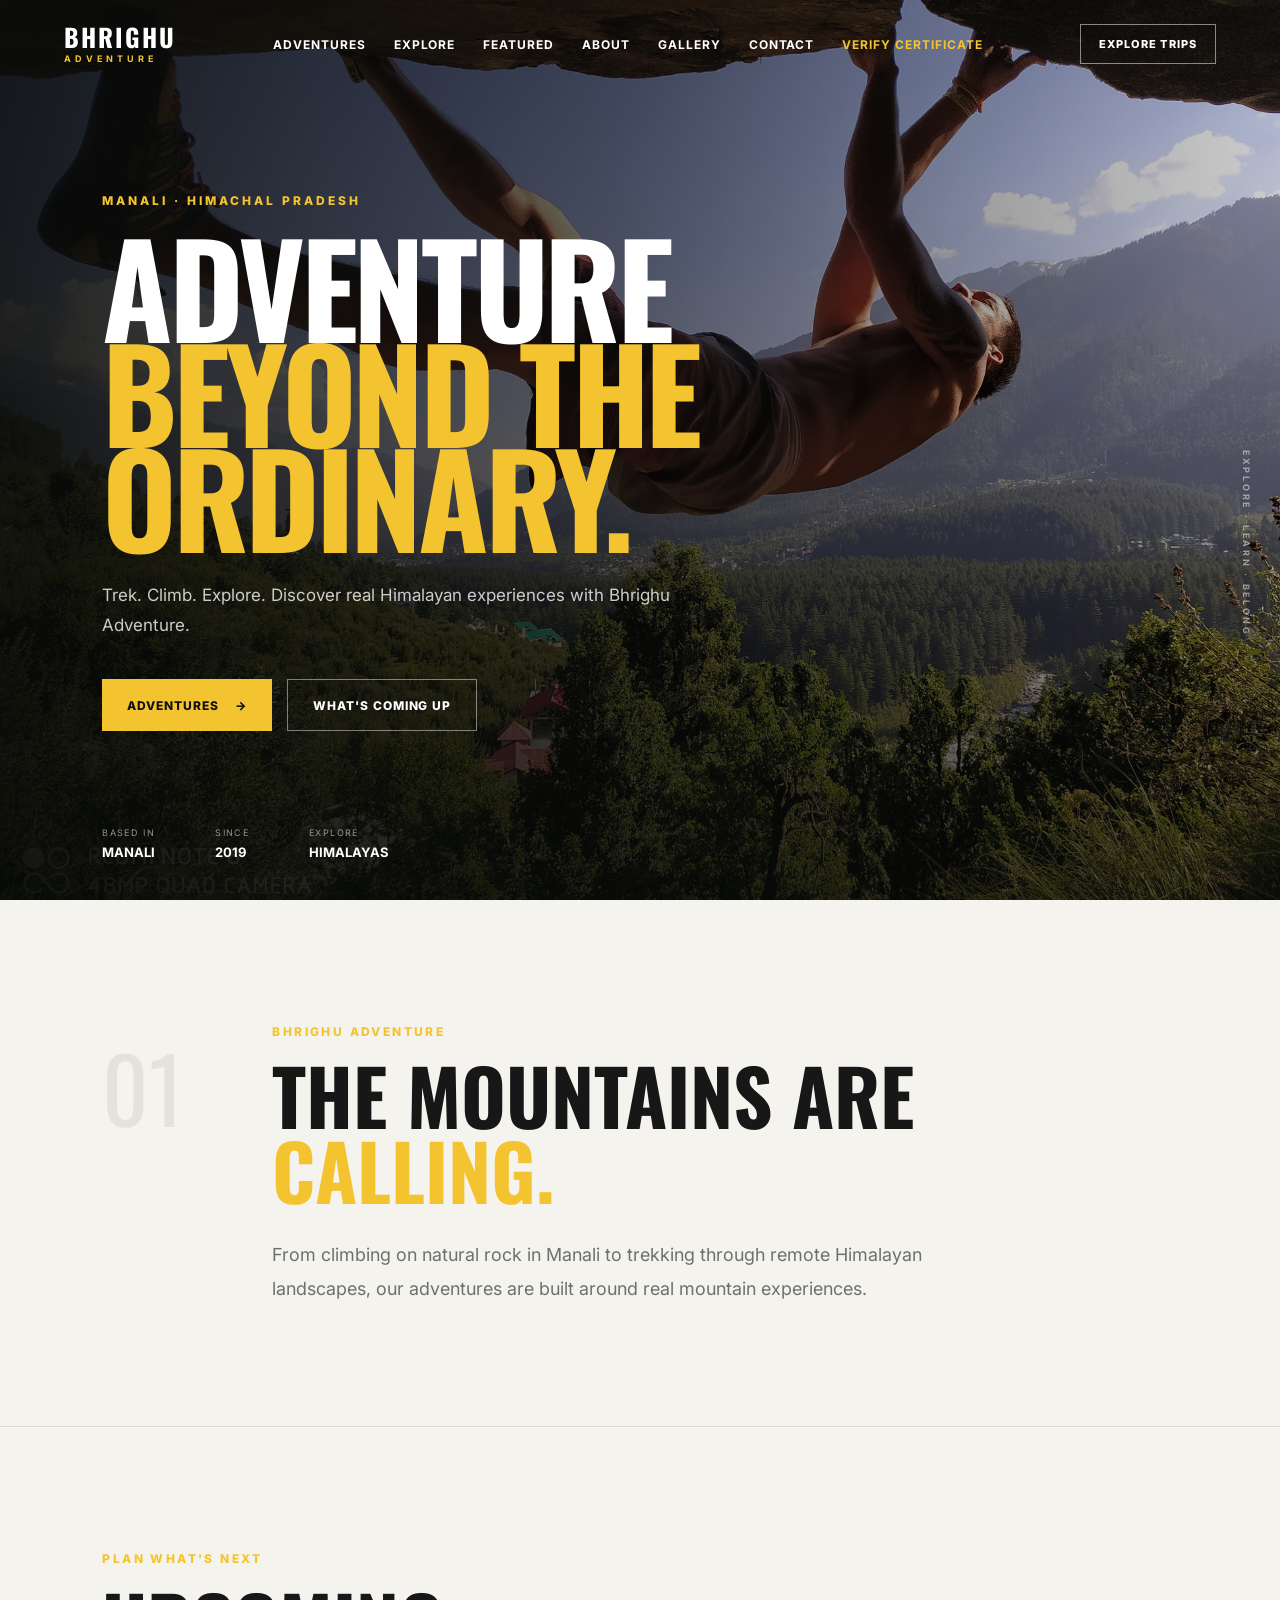
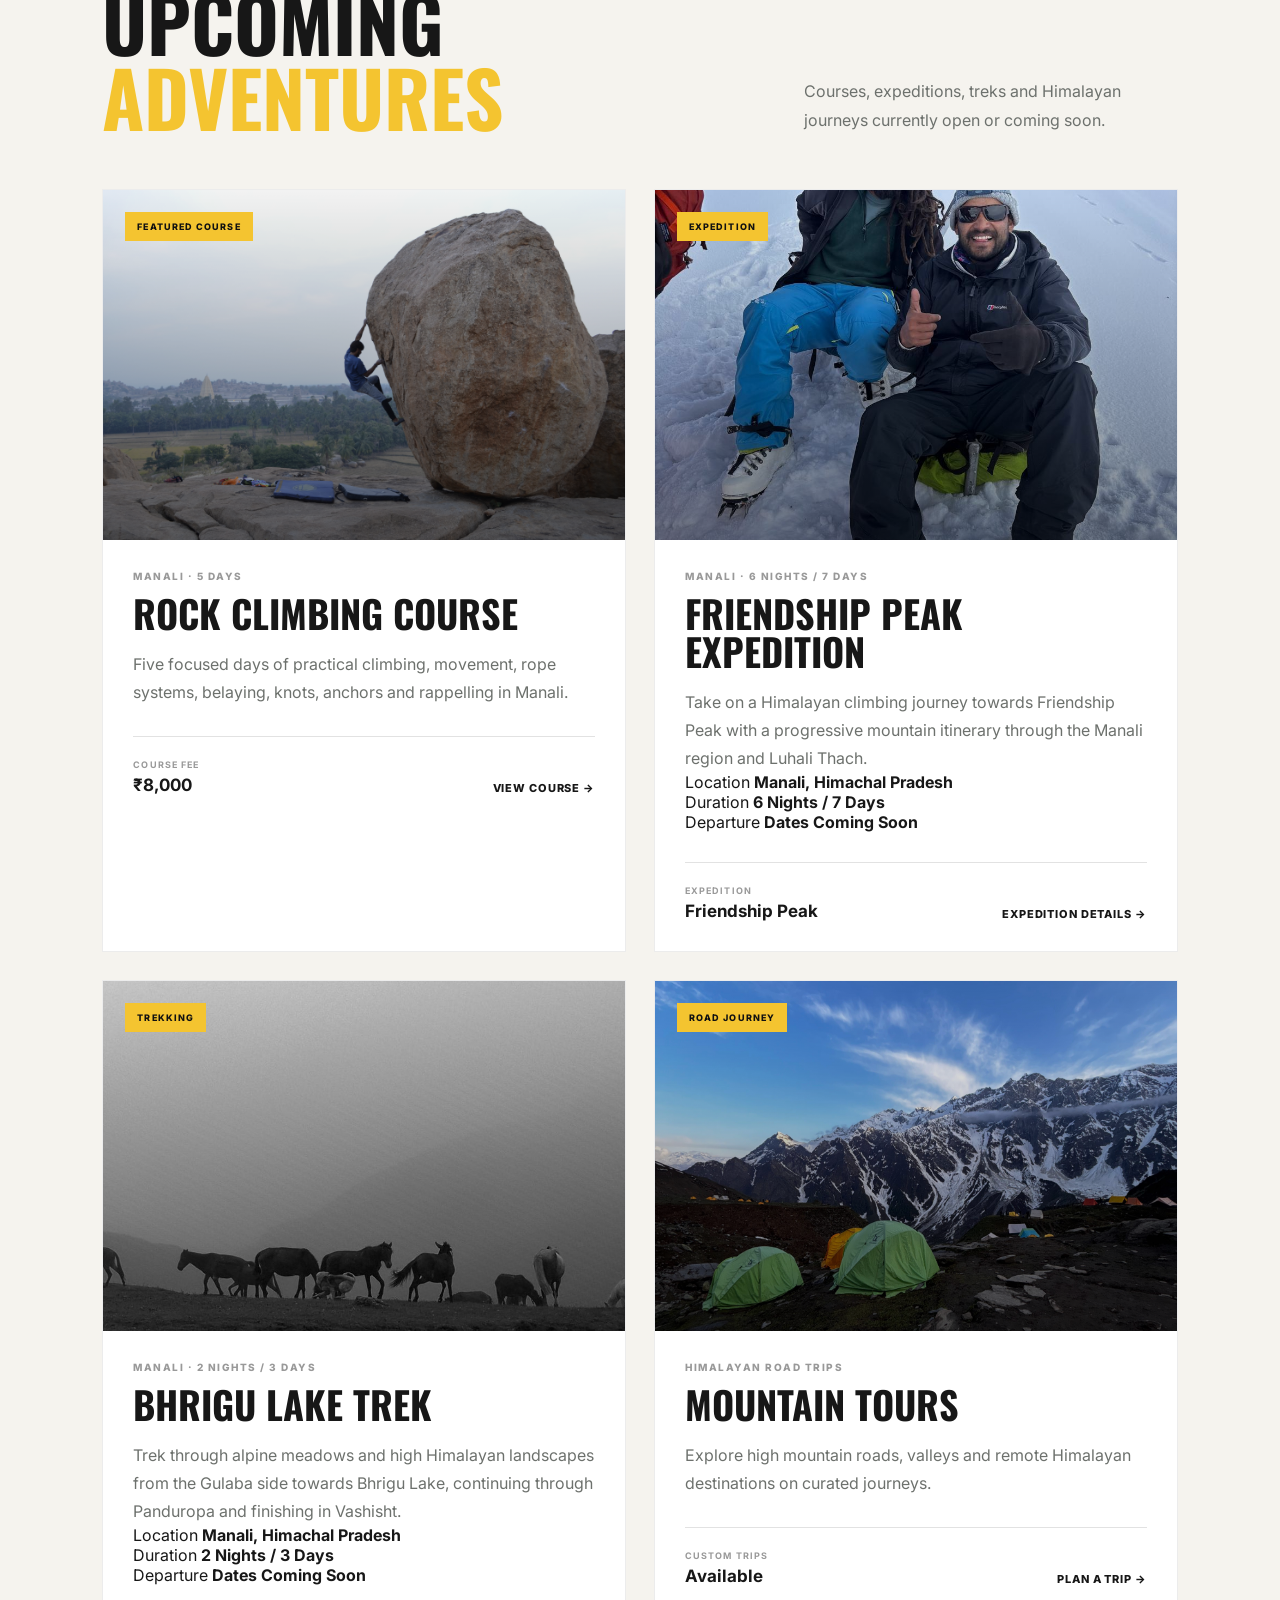
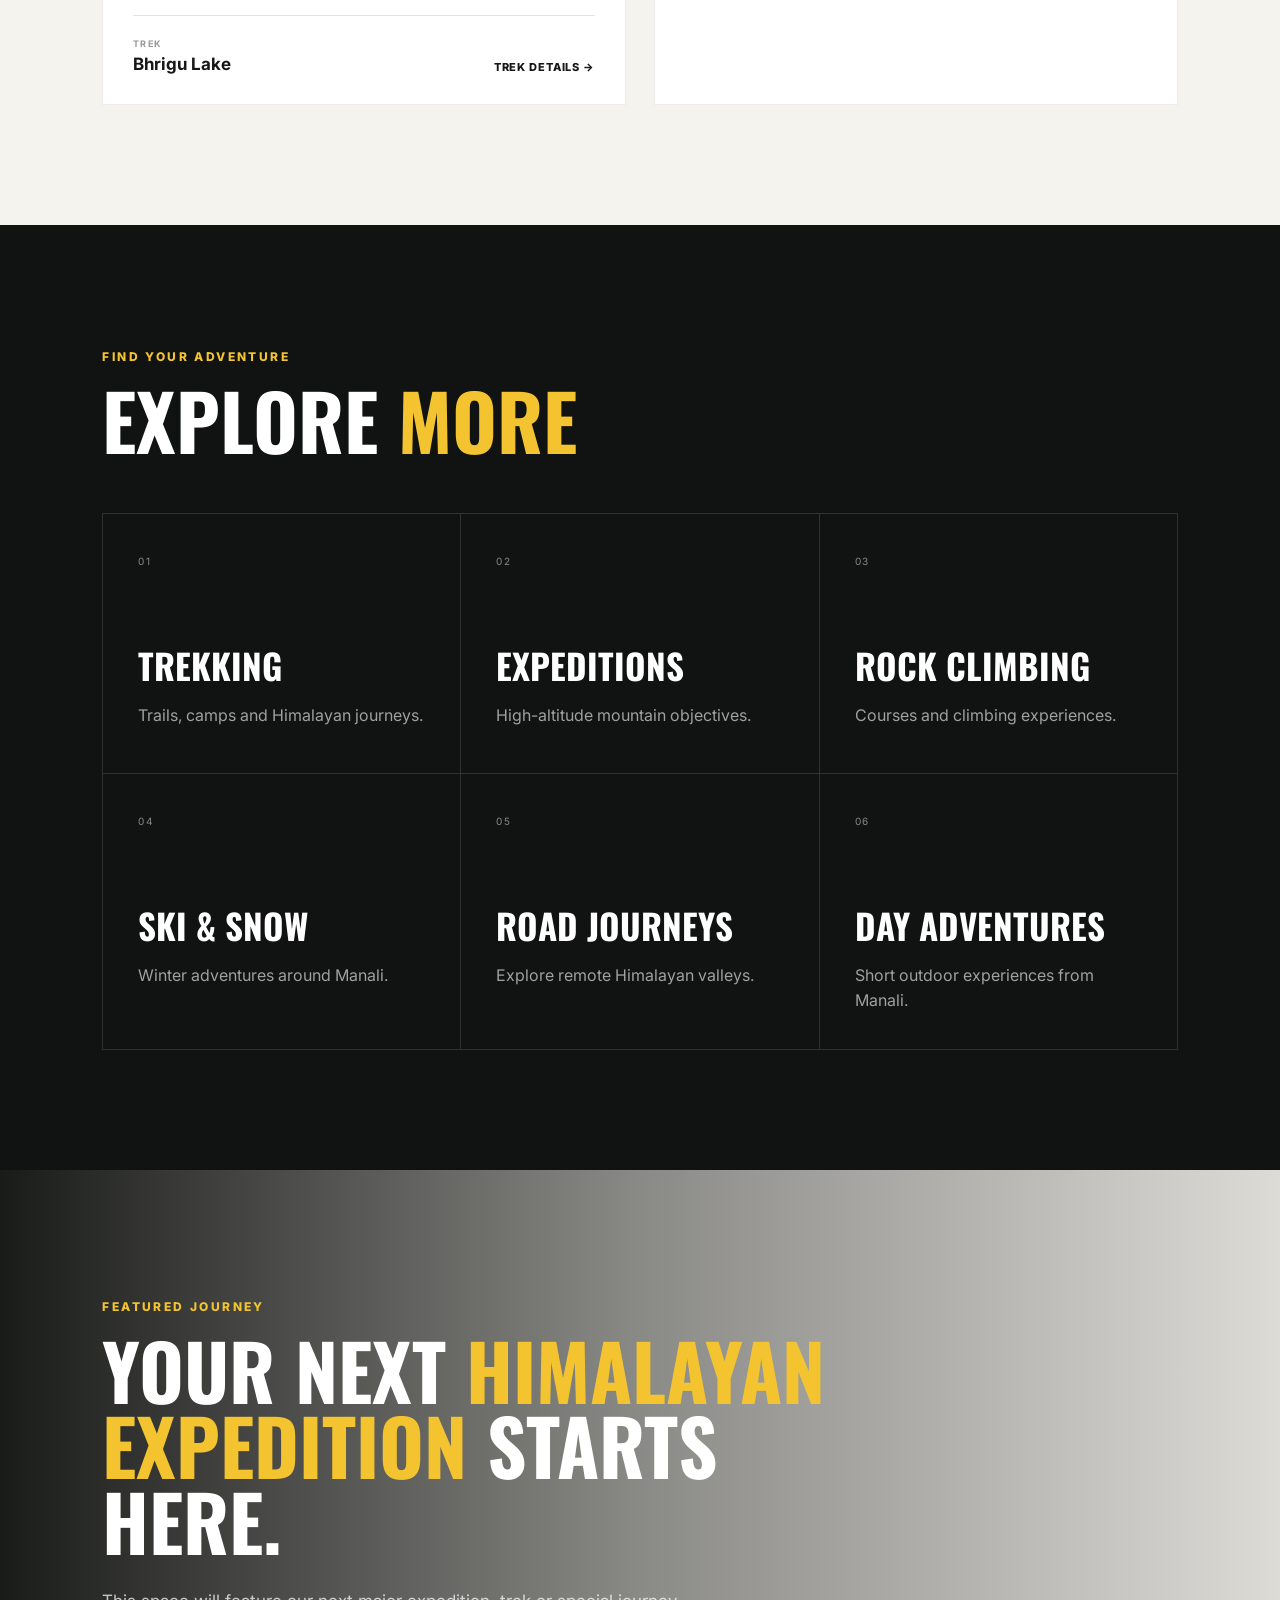
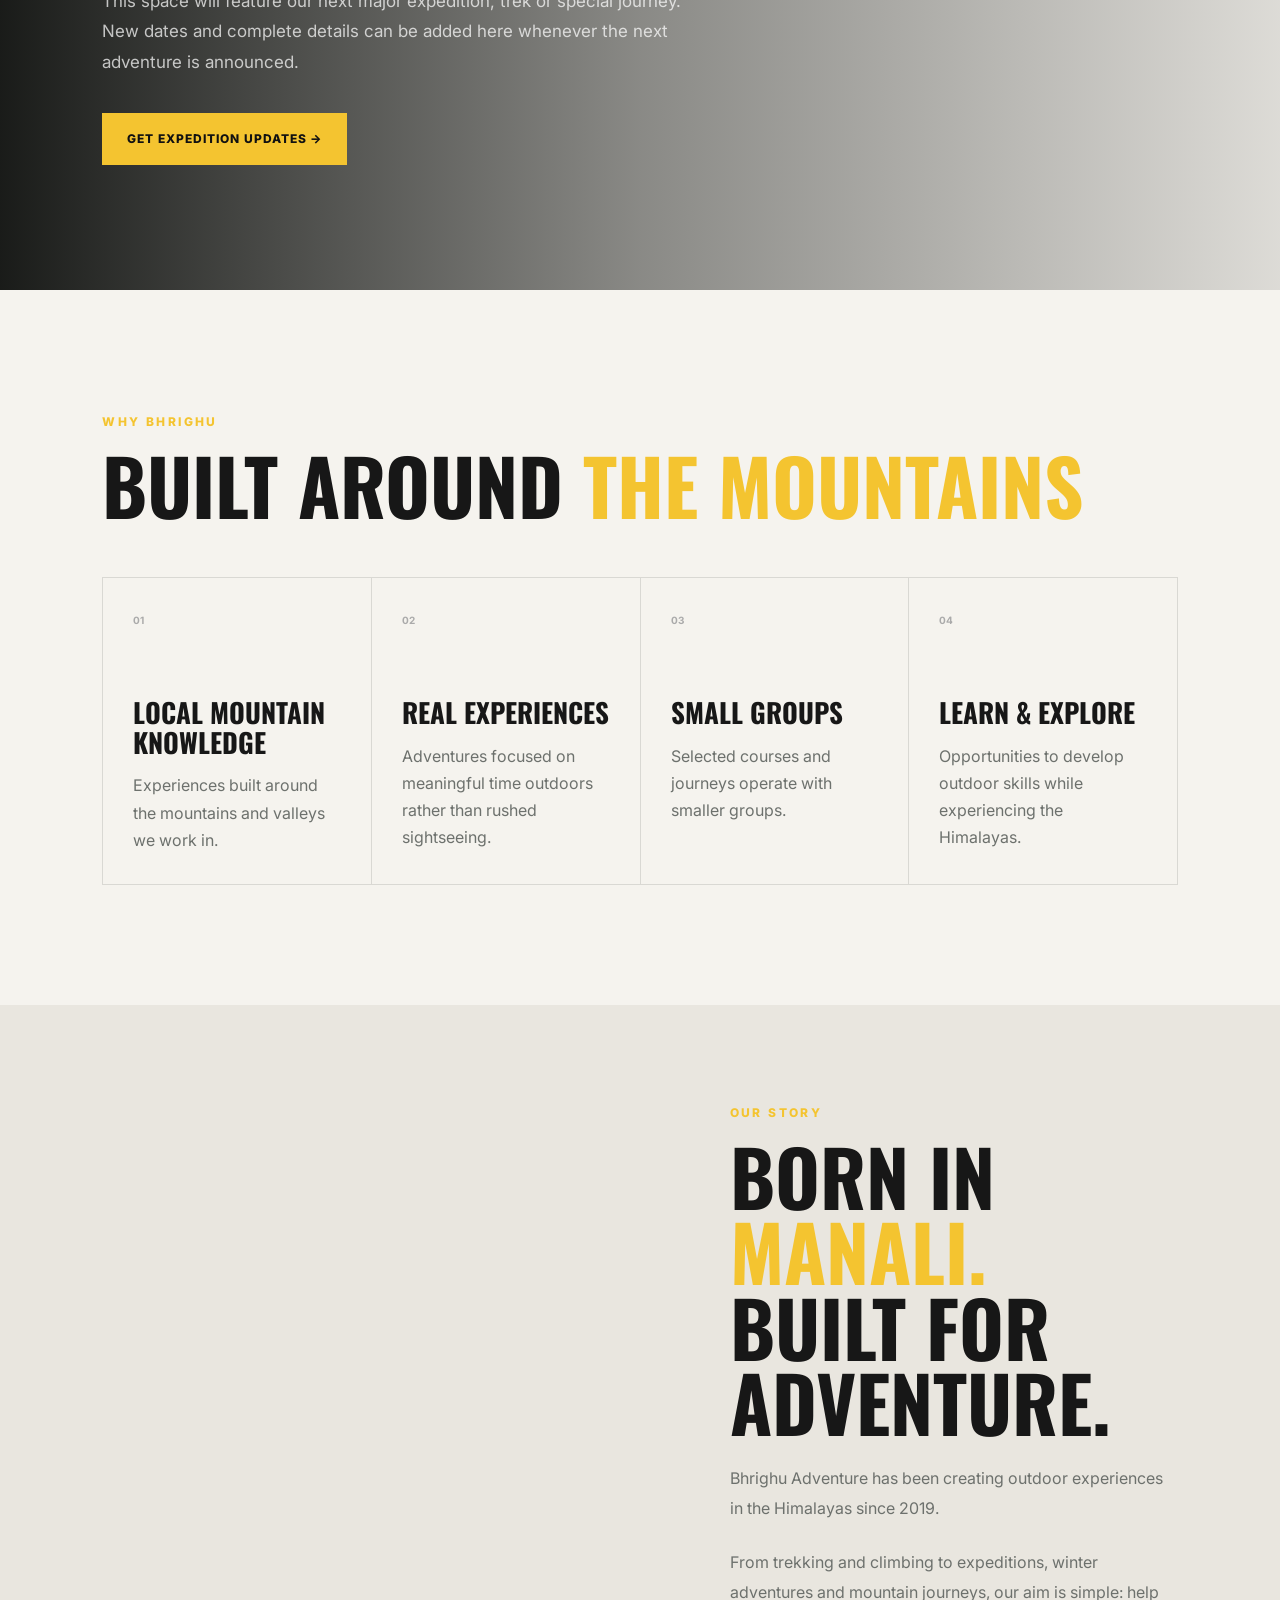
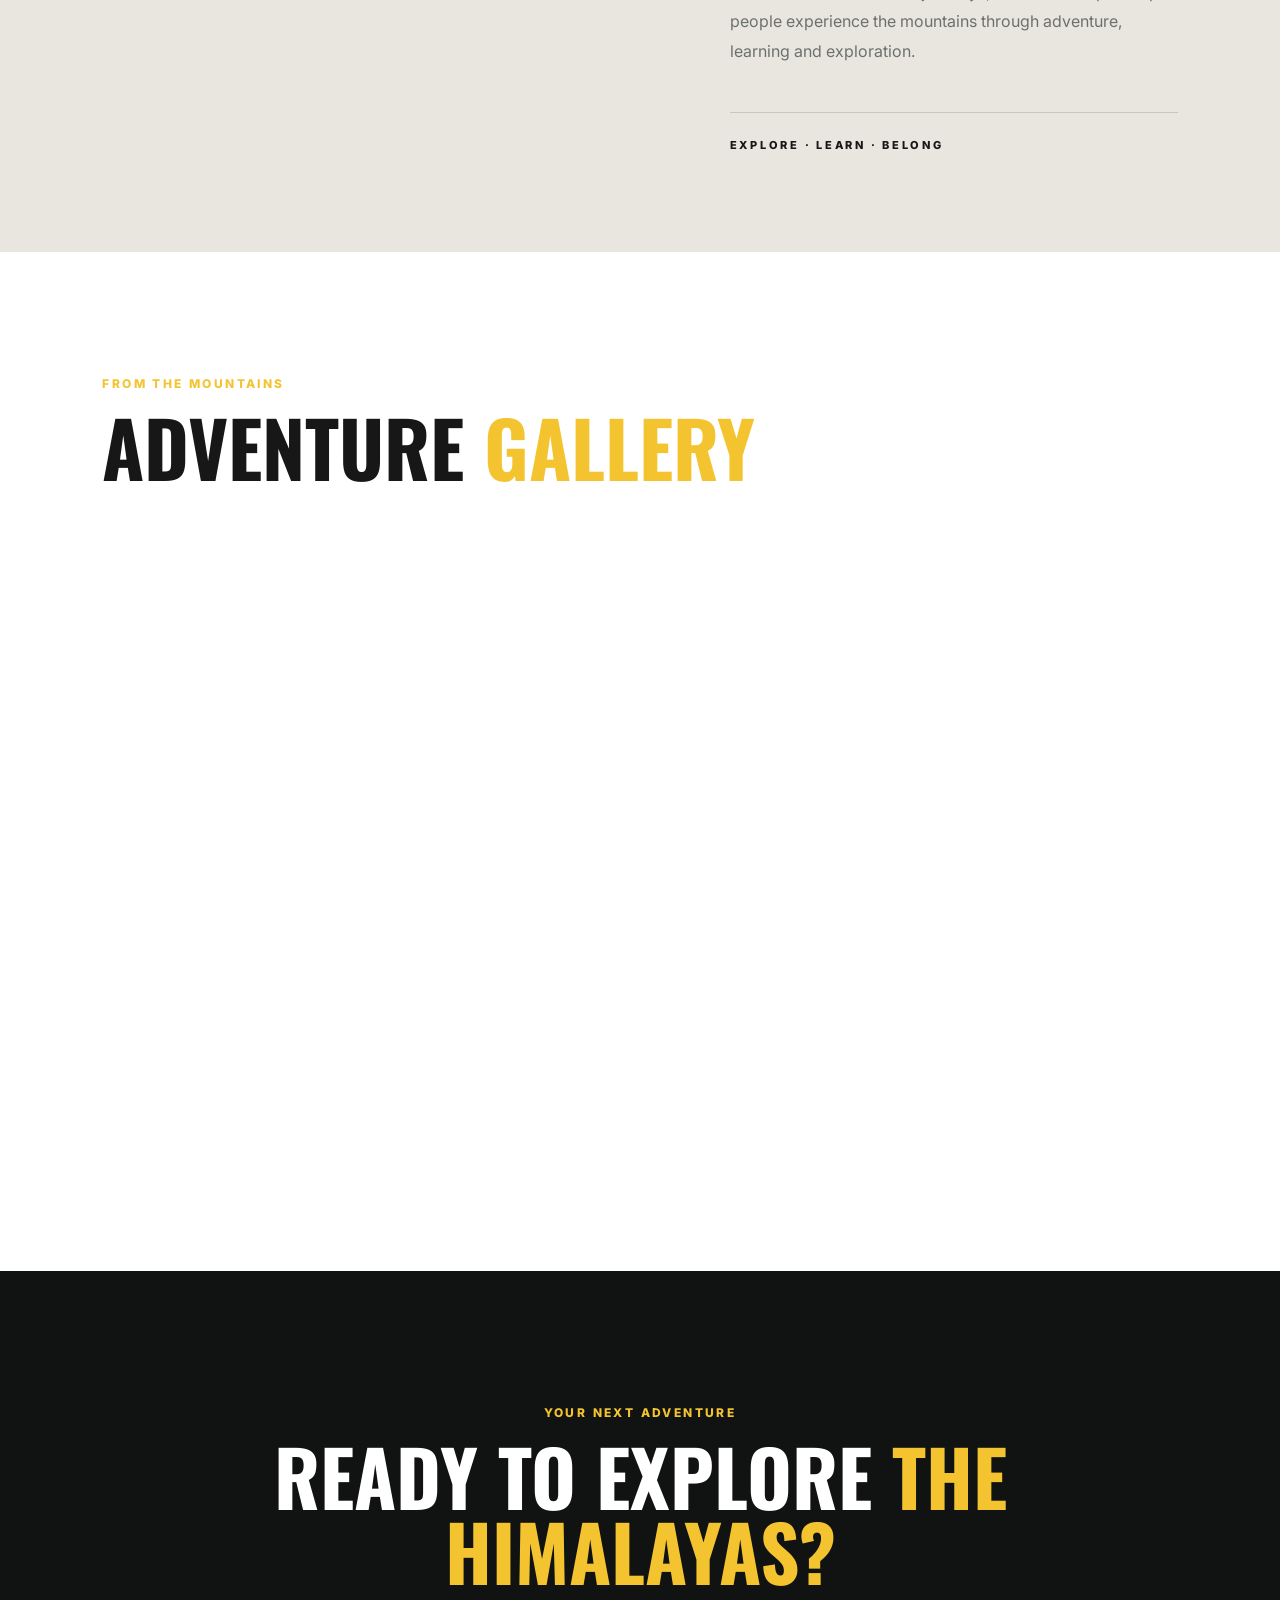
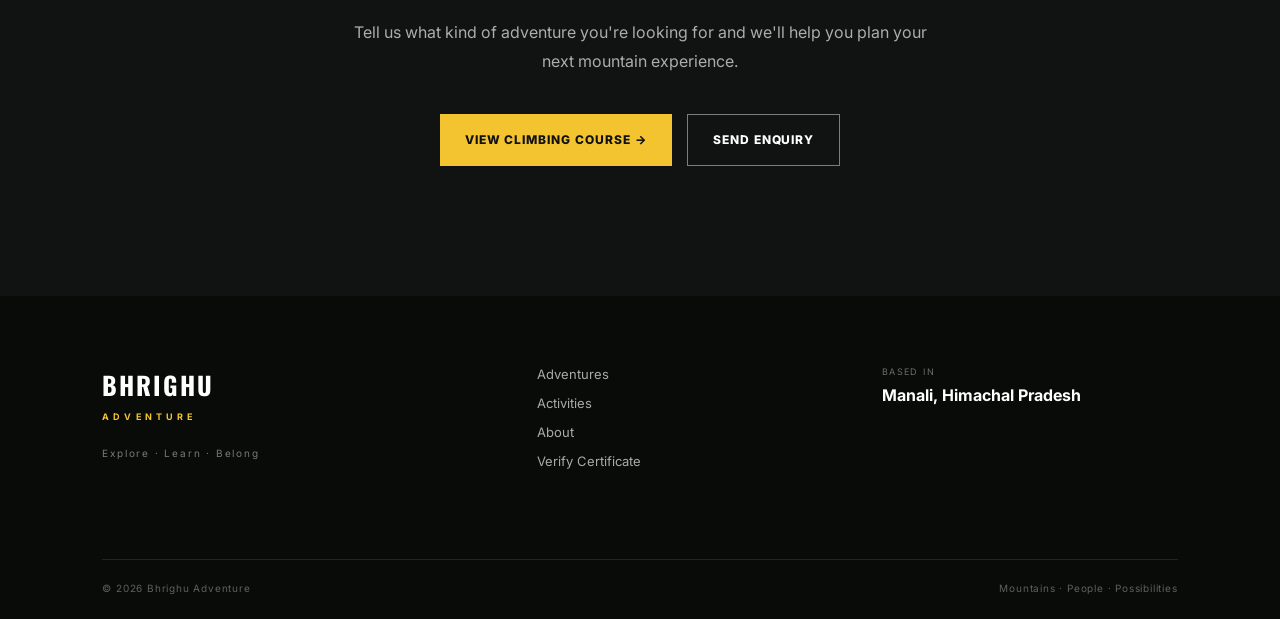
==== index.html @ de80f2d2 "Add Bhrigu Lake trek page and homepage link" ====
<!DOCTYPE html>
<html lang="en">

<head>

    <meta charset="UTF-8">

    <meta
        name="viewport"
        content="width=device-width, initial-scale=1.0"
    >

    <meta
        name="description"
        content="Bhrighu Adventure — Himalayan trekking, expeditions, rock climbing, tours and outdoor experiences from Manali, Himachal Pradesh."
    >

    <title>
        Bhrighu Adventure | Himalayan Adventures in Manali
    </title>

    <link
        rel="stylesheet"
        href="css/home.css"
    >

</head>


<body>


<!-- ==========================================
     HEADER
========================================== -->

<header class="main-header" id="mainHeader">

    <a href="index.html" class="brand">

        <span class="brand-main">
            BHRIGHU
        </span>

        <span class="brand-sub">
            ADVENTURE
        </span>

    </a>


    <nav class="main-nav" id="mainNav">

        <a href="#adventures">
            Adventures
        </a>

        <a href="#activities">
            Explore
        </a>

        <a href="#featured">
            Featured
        </a>

        <a href="#about">
            About
        </a>

        <a href="#gallery">
            Gallery
        </a>

        <a href="#contact">
            Contact
        </a>

        <a
            href="verify.html"
            class="nav-verify"
        >
            Verify Certificate
        </a>

    </nav>


    <a
        href="#adventures"
        class="header-cta"
    >
        Explore Trips
    </a>


    <button
        type="button"
        class="menu-toggle"
        id="menuToggle"
        aria-label="Open navigation"
    >
        <span></span>
        <span></span>
        <span></span>
    </button>

</header>



<main>


<!-- ==========================================
     HERO
========================================== -->

<section class="home-hero">

    <div class="hero-background"></div>
    <div class="hero-overlay"></div>


    <div class="hero-content">

        <span class="hero-kicker">
            MANALI · HIMACHAL PRADESH
        </span>


        <h1>

            ADVENTURE

            <span>
                BEYOND THE
                ORDINARY.
            </span>

        </h1>


        <p>
            Trek. Climb. Explore.
            Discover real Himalayan experiences
            with Bhrighu Adventure.
        </p>


        <div class="hero-actions">

            <a
                href="#adventures"
                class="btn btn-primary"
            >
                
             Adventures
                <span>→</span>
            </a>


            <a
                href="#featured"
                class="btn btn-outline"
            >
                What's Coming Up
            </a>

        </div>

    </div>


    <div class="hero-bottom">

        <div>
            <span>Based In</span>
            <strong>Manali</strong>
        </div>

        <div>
            <span>Since</span>
            <strong>2019</strong>
        </div>

        <div>
            <span>Explore</span>
            <strong>Himalayas</strong>
        </div>

    </div>


    <div class="hero-side-text">
        EXPLORE · LEARN · BELONG
    </div>

</section>



<!-- ==========================================
     INTRO
========================================== -->

<section class="intro-section">

    <div class="section-number">
        01
    </div>


    <div class="intro-copy">

        <span class="section-kicker">
            BHRIGHU ADVENTURE
        </span>


        <h2>
            The Mountains Are
            <span>Calling.</span>
        </h2>


        <p>
            From climbing on natural rock in Manali
            to trekking through remote Himalayan
            landscapes, our adventures are built
            around real mountain experiences.
        </p>

    </div>

</section>



<!-- ==========================================
     UPCOMING ADVENTURES
========================================== -->

<section
    class="upcoming-section"
    id="adventures"
>

    <div class="section-heading">

        <div>

            <span class="section-kicker">
                PLAN WHAT'S NEXT
            </span>

            <h2>
                Upcoming
                <span>Adventures</span>
            </h2>

        </div>


        <p>
            Courses, expeditions, treks and
            Himalayan journeys currently open
            or coming soon.
        </p>

    </div>



    <div class="adventure-grid">


        <!-- ROCK CLIMBING -->

        <article class="adventure-card featured-card">

            <div class="adventure-image climbing-image">

                <span class="card-badge">
                    FEATURED COURSE
                </span>

            </div>


            <div class="adventure-content">

                <div class="adventure-meta">
                    MANALI · 5 DAYS
                </div>


                <h3>
                    Rock Climbing
                    Course
                </h3>


                <p>
                    Five focused days of practical
                    climbing, movement, rope systems,
                    belaying, knots, anchors and
                    rappelling in Manali.
                </p>


                <div class="card-footer">

                    <div>
                        <span>Course Fee</span>
                        <strong>₹8,000</strong>
                    </div>


                    <a
                        href="rock-climbing-course.html"
                        class="card-link"
                    >
                        View Course →
                    </a>

                </div>

            </div>

        </article>



        <!-- ==========================================
     FRIENDSHIP PEAK EXPEDITION
========================================== -->

<article class="adventure-card">

    <div class="adventure-image expedition-image">

        <span class="card-badge">
            EXPEDITION
        </span>

    </div>


    <div class="adventure-content">

        <div class="adventure-meta">
            MANALI · 6 NIGHTS / 7 DAYS
        </div>


        <h3>
            Friendship Peak
            Expedition
        </h3>


        <p>
            Take on a Himalayan climbing journey
            towards Friendship Peak with a
            progressive mountain itinerary through
            the Manali region and Luhali Thach.
        </p>


        <div class="expedition-info">

            <div>
                <span>Location</span>
                <strong>
                    Manali, Himachal Pradesh
                </strong>
            </div>

            <div>
                <span>Duration</span>
                <strong>
                    6 Nights / 7 Days
                </strong>
            </div>

            <div>
                <span>Departure</span>
                <strong>
                    Dates Coming Soon
                </strong>
            </div>

        </div>


        <div class="card-footer">

            <div>
                <span>Expedition</span>
                <strong>
                    Friendship Peak
                </strong>
            </div>


            <a
                href="friendship-peak-expedition.html"
                class="card-link"
            >
                Expedition Details →
            </a>

        </div>

    </div>

</article>


<!-- ==========================================
     BHRIGU LAKE TREK
========================================== -->

<article class="adventure-card">

    <div class="adventure-image trek-image">

        <span class="card-badge">
            TREKKING
        </span>

    </div>


    <div class="adventure-content">

        <div class="adventure-meta">
            MANALI · 2 NIGHTS / 3 DAYS
        </div>


        <h3>
            Bhrigu Lake
            Trek
        </h3>


        <p>
            Trek through alpine meadows and high
            Himalayan landscapes from the Gulaba
            side towards Bhrigu Lake, continuing
            through Panduropa and finishing in
            Vashisht.
        </p>


        <div class="expedition-info">

            <div>
                <span>Location</span>
                <strong>
                    Manali, Himachal Pradesh
                </strong>
            </div>

            <div>
                <span>Duration</span>
                <strong>
                    2 Nights / 3 Days
                </strong>
            </div>

            <div>
                <span>Departure</span>
                <strong>
                    Dates Coming Soon
                </strong>
            </div>

        </div>


        <div class="card-footer">

            <div>
                <span>Trek</span>
                <strong>
                    Bhrigu Lake
                </strong>
            </div>


            <a
                href="bhrigu-lake-trek.html"
                class="card-link"
            >
                Trek Details →
            </a>

        </div>

    </div>

</article>


        <!-- TOUR -->

        <article class="adventure-card">

            <div class="adventure-image tour-image">

                <span class="card-badge">
                    ROAD JOURNEY
                </span>

            </div>


            <div class="adventure-content">

                <div class="adventure-meta">
                    HIMALAYAN ROAD TRIPS
                </div>


                <h3>
                    Mountain
                    Tours
                </h3>


                <p>
                    Explore high mountain roads,
                    valleys and remote Himalayan
                    destinations on curated journeys.
                </p>


                <div class="card-footer">

                    <div>
                        <span>Custom Trips</span>
                        <strong>Available</strong>
                    </div>


                    <a
                        href="#contact"
                        class="card-link"
                    >
                        Plan A Trip →
                    </a>

                </div>

            </div>

        </article>


    </div>

</section>



<!-- ==========================================
     EXPLORE BY ACTIVITY
========================================== -->

<section
    class="activities-section"
    id="activities"
>

    <div class="section-heading light-heading">

        <div>

            <span class="section-kicker">
                FIND YOUR ADVENTURE
            </span>

            <h2>
                Explore
                <span>More</span>
            </h2>

        </div>

    </div>


    <div class="activity-grid">

        <article class="activity-card">
            <span>01</span>
            <h3>Trekking</h3>
            <p>Trails, camps and Himalayan journeys.</p>
        </article>


        <article class="activity-card">
            <span>02</span>
            <h3>Expeditions</h3>
            <p>High-altitude mountain objectives.</p>
        </article>


        <article class="activity-card">
            <span>03</span>
            <h3>Rock Climbing</h3>
            <p>Courses and climbing experiences.</p>
        </article>


        <article class="activity-card">
            <span>04</span>
            <h3>Ski & Snow</h3>
            <p>Winter adventures around Manali.</p>
        </article>


        <article class="activity-card">
            <span>05</span>
            <h3>Road Journeys</h3>
            <p>Explore remote Himalayan valleys.</p>
        </article>


        <article class="activity-card">
            <span>06</span>
            <h3>Day Adventures</h3>
            <p>Short outdoor experiences from Manali.</p>
        </article>

    </div>

</section>



<!-- ==========================================
     FEATURED JOURNEY
========================================== -->

<section
    class="featured-journey"
    id="featured"
>

    <div class="featured-overlay"></div>


    <div class="featured-content">

        <span class="section-kicker">
            FEATURED JOURNEY
        </span>


        <h2>
            Your Next
            <span>
                Himalayan Expedition
            </span>
            Starts Here.
        </h2>


        <p>
            This space will feature our next major
            expedition, trek or special journey.
            New dates and complete details can be
            added here whenever the next adventure
            is announced.
        </p>


        <a
            href="#contact"
            class="btn btn-primary"
        >
            Get Expedition Updates →
        </a>

    </div>

</section>



<!-- ==========================================
     WHY BHRIGHU
========================================== -->

<section class="why-section">

    <div class="section-heading">

        <div>

            <span class="section-kicker">
                WHY BHRIGHU
            </span>

            <h2>
                Built Around
                <span>
                    The Mountains
                </span>
            </h2>

        </div>

    </div>


    <div class="why-grid">


        <article>
            <span>01</span>
            <h3>Local Mountain Knowledge</h3>
            <p>
                Experiences built around the
                mountains and valleys we work in.
            </p>
        </article>


        <article>
            <span>02</span>
            <h3>Real Experiences</h3>
            <p>
                Adventures focused on meaningful
                time outdoors rather than rushed
                sightseeing.
            </p>
        </article>


        <article>
            <span>03</span>
            <h3>Small Groups</h3>
            <p>
                Selected courses and journeys
                operate with smaller groups.
            </p>
        </article>


        <article>
            <span>04</span>
            <h3>Learn & Explore</h3>
            <p>
                Opportunities to develop outdoor
                skills while experiencing the
                Himalayas.
            </p>
        </article>


    </div>

</section>



<!-- ==========================================
     ABOUT
========================================== -->

<section
    class="about-section"
    id="about"
>

    <div class="about-image"></div>


    <div class="about-content">

        <span class="section-kicker">
            OUR STORY
        </span>


        <h2>
            Born In
            <span>Manali.</span>
            Built For Adventure.
        </h2>


        <p>
            Bhrighu Adventure has been creating
            outdoor experiences in the Himalayas
            since 2019.
        </p>


        <p>
            From trekking and climbing to
            expeditions, winter adventures and
            mountain journeys, our aim is simple:
            help people experience the mountains
            through adventure, learning and
            exploration.
        </p>


        <div class="about-signature">
            EXPLORE · LEARN · BELONG
        </div>

    </div>

</section>



<!-- ==========================================
     GALLERY
========================================== -->

<section
    class="gallery-section"
    id="gallery"
>

    <div class="section-heading">

        <div>

            <span class="section-kicker">
                FROM THE MOUNTAINS
            </span>

            <h2>
                Adventure
                <span>Gallery</span>
            </h2>

        </div>

    </div>


    <div class="gallery-grid">

        <div class="gallery-item gallery-one"></div>
        <div class="gallery-item gallery-two"></div>
        <div class="gallery-item gallery-three"></div>
        <div class="gallery-item gallery-four"></div>
        <div class="gallery-item gallery-five"></div>

    </div>

</section>



<!-- ==========================================
     CONTACT CTA
========================================== -->

<section
    class="contact-section"
    id="contact"
>

    <span class="section-kicker">
        YOUR NEXT ADVENTURE
    </span>


    <h2>
        Ready To Explore
        <span>The Himalayas?</span>
    </h2>


    <p>
        Tell us what kind of adventure you're
        looking for and we'll help you plan
        your next mountain experience.
    </p>


    <div class="contact-actions">

        <a
            href="rock-climbing-course.html"
            class="btn btn-primary"
        >
            View Climbing Course →
        </a>


        <a
            href="mailto:info.pahaditokri@gmail.com"
            class="btn btn-outline"
        >
            Send Enquiry
        </a>

    </div>

</section>


</main>



<!-- ==========================================
     FOOTER
========================================== -->

<footer class="main-footer">

    <div class="footer-brand">

        <span class="brand-main">
            BHRIGHU
        </span>

        <span class="brand-sub">
            ADVENTURE
        </span>

        <p>
            Explore · Learn · Belong
        </p>

    </div>


    <div class="footer-links">

        <a href="#adventures">
            Adventures
        </a>

        <a href="#activities">
            Activities
        </a>

        <a href="#about">
            About
        </a>

        <a href="verify.html">
            Verify Certificate
        </a>

    </div>


    <div class="footer-location">

        <span>
            BASED IN
        </span>

        <strong>
            Manali, Himachal Pradesh
        </strong>

    </div>


    <div class="footer-bottom">

        <span>
            © 2026 Bhrighu Adventure
        </span>

        <span>
            Mountains · People · Possibilities
        </span>

    </div>

</footer>



<script src="js/home.js"></script>

</body>

</html>
---- css/home.css ----
/* ==========================================
   BHRIGHU ADVENTURE — HOME
========================================== */

@import url("https://fonts.googleapis.com/css2?family=Inter:wght@400;500;600;700;800&family=Oswald:wght@500;600;700&display=swap");


/* ==========================================
   RESET
========================================== */

* {
    margin: 0;
    padding: 0;
    box-sizing: border-box;
}

html {
    scroll-behavior: smooth;
}

body {
    font-family: "Inter", sans-serif;
    background: #f5f3ee;
    color: #171717;
    overflow-x: hidden;
}

a {
    color: inherit;
    text-decoration: none;
}

img {
    display: block;
    max-width: 100%;
}

button {
    font: inherit;
}


/* ==========================================
   VARIABLES
========================================== */

:root {
    --dark: #101311;
    --dark-soft: #181c19;
    --cream: #f5f3ee;
    --white: #ffffff;
    --yellow: #f4c430;
    --text-soft: #6d716d;
    --border: rgba(20, 20, 20, 0.12);
}


/* ==========================================
   GLOBAL
========================================== */

.section-kicker {
    display: inline-block;

    margin-bottom: 18px;

    font-size: 12px;
    font-weight: 800;
    letter-spacing: 0.2em;

    color: var(--yellow);
}

.section-heading {
    display: flex;
    justify-content: space-between;
    align-items: flex-end;
    gap: 40px;

    margin-bottom: 55px;
}

.section-heading h2,
.intro-copy h2,
.about-content h2,
.featured-content h2,
.contact-section h2 {
    font-family: "Oswald", sans-serif;
    font-size: clamp(42px, 6vw, 82px);
    line-height: 0.98;
    text-transform: uppercase;
}

.section-heading h2 span,
.intro-copy h2 span,
.about-content h2 span,
.featured-content h2 span,
.contact-section h2 span {
    color: var(--yellow);
}

.section-heading > p {
    width: min(100%, 430px);

    color: var(--text-soft);
    line-height: 1.8;
}


/* ==========================================
   HEADER
========================================== */

.main-header {
    position: fixed;
    top: 0;
    left: 0;

    width: 100%;
    height: 88px;

    padding: 0 5vw;

    display: flex;
    align-items: center;
    justify-content: space-between;

    z-index: 1000;

    color: white;

    transition:
        background 0.3s ease,
        height 0.3s ease,
        box-shadow 0.3s ease;
}

.main-header.scrolled {
    height: 72px;

    background: rgba(15, 18, 16, 0.96);

    backdrop-filter: blur(15px);

    box-shadow:
        0 10px 40px rgba(0, 0, 0, 0.15);
}

.brand {
    display: flex;
    flex-direction: column;
    line-height: 0.85;
}

.brand-main {
    font-family: "Oswald", sans-serif;
    font-size: 25px;
    font-weight: 700;
    letter-spacing: 0.08em;
}

.brand-sub {
    margin-top: 8px;

    font-size: 9px;
    font-weight: 700;
    letter-spacing: 0.45em;

    color: var(--yellow);
}

.main-nav {
    display: flex;
    align-items: center;
    gap: 28px;
}

.main-nav a {
    position: relative;

    font-size: 12px;
    font-weight: 700;
    letter-spacing: 0.08em;
    text-transform: uppercase;
}

.main-nav a::after {
    content: "";

    position: absolute;
    left: 0;
    bottom: -7px;

    width: 0;
    height: 2px;

    background: var(--yellow);

    transition: width 0.25s ease;
}

.main-nav a:hover::after {
    width: 100%;
}

.nav-verify {
    color: var(--yellow);
}

.header-cta {
    padding: 12px 18px;

    border: 1px solid rgba(255, 255, 255, 0.5);

    font-size: 11px;
    font-weight: 800;
    letter-spacing: 0.1em;
    text-transform: uppercase;

    transition: 0.25s ease;
}

.header-cta:hover {
    background: var(--yellow);
    border-color: var(--yellow);
    color: #111;
}

.menu-toggle {
    display: none;

    width: 38px;

    border: 0;
    background: transparent;

    cursor: pointer;
}

.menu-toggle span {
    display: block;

    height: 2px;
    margin: 7px 0;

    background: white;
}


/* ==========================================
   HERO
========================================== */

.home-hero {
    position: relative;

    min-height: 100vh;

    display: flex;
    align-items: center;

    padding:
        150px 8vw
        130px;

    color: white;

    overflow: hidden;

    background: #141814;
}

.hero-background {
    position: absolute;
    inset: 0;

    background:
        url("../images/home-hero.jpg")
        center / cover no-repeat;

    transform: scale(1.03);
}

.hero-overlay {
    position: absolute;
    inset: 0;

    background:
        linear-gradient(
            90deg,
            rgba(8, 10, 8, 0.9) 0%,
            rgba(8, 10, 8, 0.62) 48%,
            rgba(8, 10, 8, 0.2) 100%
        ),
        linear-gradient(
            0deg,
            rgba(8, 10, 8, 0.6),
            transparent 45%
        );
}

.hero-content {
    position: relative;
    z-index: 2;

    width: min(850px, 90%);
}

.hero-kicker {
    display: inline-block;

    margin-bottom: 25px;

    font-size: 12px;
    font-weight: 800;
    letter-spacing: 0.25em;

    color: var(--yellow);
}

.hero-content h1 {
    font-family: "Oswald", sans-serif;
    font-size: clamp(70px, 10vw, 145px);
    line-height: 0.82;
    letter-spacing: -0.035em;
    text-transform: uppercase;
}

.hero-content h1 span {
    display: block;
    color: var(--yellow);
}

.hero-content > p {
    max-width: 580px;

    margin-top: 32px;

    font-size: 17px;
    line-height: 1.8;

    color: rgba(255, 255, 255, 0.78);
}

.hero-actions,
.contact-actions {
    display: flex;
    flex-wrap: wrap;
    gap: 15px;

    margin-top: 38px;
}

.btn {
    min-height: 52px;

    padding: 0 25px;

    display: inline-flex;
    align-items: center;
    justify-content: center;
    gap: 16px;

    font-size: 12px;
    font-weight: 800;
    letter-spacing: 0.08em;
    text-transform: uppercase;

    transition:
        transform 0.25s ease,
        background 0.25s ease,
        color 0.25s ease;
}

.btn:hover {
    transform: translateY(-3px);
}

.btn-primary {
    background: var(--yellow);
    color: #111;
}

.btn-outline {
    border: 1px solid rgba(255, 255, 255, 0.45);
    color: white;
}

.btn-outline:hover {
    background: white;
    color: #111;
}

.hero-bottom {
    position: absolute;
    z-index: 2;

    left: 8vw;
    bottom: 40px;

    display: flex;
    gap: 60px;
}

.hero-bottom div {
    display: flex;
    flex-direction: column;
    gap: 6px;
}

.hero-bottom span {
    font-size: 9px;
    letter-spacing: 0.15em;
    text-transform: uppercase;

    color: rgba(255, 255, 255, 0.55);
}

.hero-bottom strong {
    font-size: 13px;
    text-transform: uppercase;
}

.hero-side-text {
    position: absolute;
    z-index: 2;

    right: 28px;
    top: 50%;

    writing-mode: vertical-rl;

    font-size: 9px;
    font-weight: 700;
    letter-spacing: 0.3em;

    color: rgba(255, 255, 255, 0.5);
}


/* ==========================================
   INTRO
========================================== */

.intro-section {
    padding: 120px 8vw;

    display: grid;
    grid-template-columns: 120px 1fr;
    gap: 50px;

    border-bottom: 1px solid var(--border);
}

.section-number {
    font-family: "Oswald", sans-serif;
    font-size: 90px;

    color: rgba(20, 20, 20, 0.08);
}

.intro-copy {
    max-width: 850px;
}

.intro-copy p {
    max-width: 650px;

    margin-top: 30px;

    font-size: 18px;
    line-height: 1.9;

    color: var(--text-soft);
}


/* ==========================================
   UPCOMING ADVENTURES
========================================== */

.upcoming-section {
    padding: 120px 8vw;
}

.adventure-grid {
    display: grid;
    grid-template-columns: repeat(2, 1fr);
    gap: 28px;
}

.adventure-card {
    background: white;

    border: 1px solid rgba(20, 20, 20, 0.08);

    overflow: hidden;

    transition:
        transform 0.35s ease,
        box-shadow 0.35s ease;
}

.adventure-card:hover {
    transform: translateY(-7px);

    box-shadow:
        0 25px 70px rgba(0, 0, 0, 0.12);
}

.adventure-image {
    position: relative;

    height: 350px;

    background-position: center;
    background-size: cover;

    overflow: hidden;
}

.adventure-image::after {
    content: "";

    position: absolute;
    inset: 0;

    background:
        linear-gradient(
            180deg,
            rgba(0, 0, 0, 0.05),
            rgba(0, 0, 0, 0.45)
        );
}

.climbing-image {
    background-image:
        url("../images/adventure-climbing.jpg");
}

.expedition-image {
    background-image:
        url("../images/adventure-expedition.jpg");
}

.trek-image {
    background-image:
        url("../images/adventure-trek.jpg");
}

.tour-image {
    background-image:
        url("../images/adventure-tour.jpg");
}

.card-badge {
    position: absolute;
    z-index: 2;

    top: 22px;
    left: 22px;

    padding: 9px 12px;

    background: var(--yellow);

    font-size: 9px;
    font-weight: 800;
    letter-spacing: 0.12em;

    color: #111;
}

.adventure-content {
    padding: 30px;
}

.adventure-meta {
    margin-bottom: 12px;

    font-size: 10px;
    font-weight: 800;
    letter-spacing: 0.15em;

    color: #999;
}

.adventure-content h3 {
    font-family: "Oswald", sans-serif;
    font-size: 38px;
    line-height: 1;
    text-transform: uppercase;
}

.adventure-content > p {
    margin-top: 18px;

    line-height: 1.75;

    color: var(--text-soft);
}

.card-footer {
    margin-top: 30px;
    padding-top: 22px;

    border-top: 1px solid var(--border);

    display: flex;
    align-items: flex-end;
    justify-content: space-between;
    gap: 20px;
}

.card-footer div {
    display: flex;
    flex-direction: column;
    gap: 5px;
}

.card-footer span {
    font-size: 9px;
    font-weight: 700;
    letter-spacing: 0.12em;
    text-transform: uppercase;

    color: #999;
}

.card-footer strong {
    font-size: 17px;
}

.card-link {
    font-size: 11px;
    font-weight: 800;
    letter-spacing: 0.08em;
    text-transform: uppercase;

    transition: color 0.2s ease;
}

.card-link:hover {
    color: #b98b00;
}


/* ==========================================
   ACTIVITIES
========================================== */

.activities-section {
    padding: 120px 8vw;

    background: var(--dark);
    color: white;
}

.light-heading h2 {
    color: white;
}

.activity-grid {
    display: grid;
    grid-template-columns: repeat(3, 1fr);

    border-top: 1px solid rgba(255, 255, 255, 0.13);
    border-left: 1px solid rgba(255, 255, 255, 0.13);
}

.activity-card {
    min-height: 260px;

    padding: 35px;

    border-right: 1px solid rgba(255, 255, 255, 0.13);
    border-bottom: 1px solid rgba(255, 255, 255, 0.13);

    transition:
        background 0.3s ease,
        color 0.3s ease;
}

.activity-card:hover {
    background: var(--yellow);
    color: #111;
}

.activity-card > span {
    font-size: 10px;
    letter-spacing: 0.15em;

    opacity: 0.5;
}

.activity-card h3 {
    margin-top: 70px;

    font-family: "Oswald", sans-serif;
    font-size: 35px;
    text-transform: uppercase;
}

.activity-card p {
    margin-top: 12px;

    line-height: 1.6;

    color: rgba(255, 255, 255, 0.6);
}

.activity-card:hover p {
    color: rgba(0, 0, 0, 0.7);
}


/* ==========================================
   FEATURED JOURNEY
========================================== */

.featured-journey {
    position: relative;

    min-height: 720px;

    padding: 100px 8vw;

    display: flex;
    align-items: center;

    background:
        url("../images/featured-expedition.jpg")
        center / cover no-repeat;

    color: white;
}

.featured-overlay {
    position: absolute;
    inset: 0;

    background:
        linear-gradient(
            90deg,
            rgba(7, 9, 7, 0.92),
            rgba(7, 9, 7, 0.45),
            rgba(7, 9, 7, 0.1)
        );
}

.featured-content {
    position: relative;
    z-index: 2;

    max-width: 780px;
}

.featured-content p {
    max-width: 580px;

    margin-top: 28px;

    font-size: 17px;
    line-height: 1.8;

    color: rgba(255, 255, 255, 0.72);
}

.featured-content .btn {
    margin-top: 35px;
}


/* ==========================================
   WHY BHRIGHU
========================================== */

.why-section {
    padding: 120px 8vw;
}

.why-grid {
    display: grid;
    grid-template-columns: repeat(4, 1fr);

    border-top: 1px solid var(--border);
    border-left: 1px solid var(--border);
}

.why-grid article {
    min-height: 270px;

    padding: 30px;

    border-right: 1px solid var(--border);
    border-bottom: 1px solid var(--border);
}

.why-grid article > span {
    font-size: 10px;
    font-weight: 700;

    color: #aaa;
}

.why-grid h3 {
    margin-top: 70px;

    font-family: "Oswald", sans-serif;
    font-size: 27px;
    line-height: 1.1;
    text-transform: uppercase;
}

.why-grid p {
    margin-top: 15px;

    line-height: 1.7;

    color: var(--text-soft);
}


/* ==========================================
   ABOUT
========================================== */

.about-section {
    display: grid;
    grid-template-columns: 1fr 1fr;

    min-height: 750px;

    background: #e9e6df;
}

.about-image {
    min-height: 650px;

    background:
        url("../images/about-bhrighu.jpg")
        center / cover no-repeat;
}

.about-content {
    padding: 100px 8vw 100px 7vw;

    display: flex;
    flex-direction: column;
    justify-content: center;
}

.about-content p {
    max-width: 590px;

    margin-top: 25px;

    line-height: 1.85;

    color: var(--text-soft);
}

.about-signature {
    margin-top: 45px;
    padding-top: 25px;

    border-top: 1px solid rgba(20, 20, 20, 0.15);

    font-size: 11px;
    font-weight: 800;
    letter-spacing: 0.25em;
}


/* ==========================================
   GALLERY
========================================== */

.gallery-section {
    padding: 120px 8vw;

    background: white;
}

.gallery-grid {
    display: grid;
    grid-template-columns: 1.25fr 0.75fr 1fr;
    grid-template-rows: 300px 300px;
    gap: 12px;
}

.gallery-item {
    background-position: center;
    background-size: cover;

    transition:
        transform 0.35s ease,
        filter 0.35s ease;
}

.gallery-item:hover {
    transform: scale(0.985);
    filter: brightness(0.88);
}

.gallery-one {
    grid-row: 1 / 3;

    background-image:
        url("../images/gallery-1.jpg");
}

.gallery-two {
    background-image:
        url("../images/gallery-2.jpg");
}

.gallery-three {
    background-image:
        url("../images/gallery-3.jpg");
}

.gallery-four {
    background-image:
        url("../images/gallery-4.jpg");
}

.gallery-five {
    background-image:
        url("../images/gallery-5.jpg");
}


/* ==========================================
   CONTACT
========================================== */

.contact-section {
    padding: 130px 8vw;

    text-align: center;

    background: var(--dark);
    color: white;
}

.contact-section h2 {
    max-width: 900px;
    margin: auto;
}

.contact-section > p {
    max-width: 600px;

    margin:
        30px auto
        0;

    line-height: 1.8;

    color: rgba(255, 255, 255, 0.65);
}

.contact-actions {
    justify-content: center;
}


/* ==========================================
   FOOTER
========================================== */

.main-footer {
    padding: 70px 8vw 25px;

    display: grid;
    grid-template-columns: 1.3fr 1fr 1fr;
    gap: 50px;

    background: #090b09;
    color: white;
}

.footer-brand {
    display: flex;
    flex-direction: column;
    align-items: flex-start;
}

.footer-brand p {
    margin-top: 25px;

    font-size: 10px;
    letter-spacing: 0.18em;

    color: rgba(255, 255, 255, 0.45);
}

.footer-links {
    display: flex;
    flex-direction: column;
    align-items: flex-start;
    gap: 13px;
}

.footer-links a {
    font-size: 13px;

    color: rgba(255, 255, 255, 0.65);
}

.footer-links a:hover {
    color: var(--yellow);
}

.footer-location {
    display: flex;
    flex-direction: column;
    gap: 8px;
}

.footer-location span {
    font-size: 9px;
    letter-spacing: 0.15em;

    color: rgba(255, 255, 255, 0.4);
}

.footer-bottom {
    grid-column: 1 / -1;

    margin-top: 40px;
    padding-top: 22px;

    border-top:
        1px solid rgba(255, 255, 255, 0.1);

    display: flex;
    justify-content: space-between;
    gap: 20px;

    font-size: 10px;
    letter-spacing: 0.08em;

    color: rgba(255, 255, 255, 0.35);
}


/* ==========================================
   RESPONSIVE
========================================== */

@media (max-width: 1100px) {

    .main-nav {
        gap: 17px;
    }

    .main-nav a {
        font-size: 10px;
    }

    .why-grid {
        grid-template-columns:
            repeat(2, 1fr);
    }

}


@media (max-width: 850px) {

    .main-header {
        height: 72px;
    }

    .main-nav {
        position: fixed;

        top: 72px;
        left: 0;

        width: 100%;

        padding: 35px 7vw;

        display: none;
        flex-direction: column;
        align-items: flex-start;
        gap: 25px;

        background: #101311;
    }

    .main-nav.open {
        display: flex;
    }

    .main-nav a {
        font-size: 13px;
    }

    .header-cta {
        display: none;
    }

    .menu-toggle {
        display: block;
    }


    .home-hero {
        min-height: 900px;

        padding:
            130px 7vw
            170px;
    }

    .hero-content {
        width: 100%;
    }

    .hero-content h1 {
        font-size: clamp(
            60px,
            17vw,
            100px
        );
    }

    .hero-bottom {
        left: 7vw;
        right: 7vw;

        gap: 25px;

        justify-content: space-between;
    }

    .hero-side-text {
        display: none;
    }


    .intro-section {
        padding: 90px 7vw;

        grid-template-columns: 1fr;
        gap: 10px;
    }

    .section-number {
        font-size: 55px;
    }


    .upcoming-section,
    .activities-section,
    .why-section,
    .gallery-section {
        padding: 90px 7vw;
    }

    .section-heading {
        align-items: flex-start;
        flex-direction: column;

        margin-bottom: 40px;
    }


    .adventure-grid {
        grid-template-columns: 1fr;
    }


    .activity-grid {
        grid-template-columns:
            repeat(2, 1fr);
    }


    .featured-journey {
        min-height: 650px;

        padding: 90px 7vw;
    }


    .about-section {
        grid-template-columns: 1fr;
    }

    .about-image {
        min-height: 520px;
    }

    .about-content {
        padding: 80px 7vw;
    }


    .gallery-grid {
        grid-template-columns: 1fr 1fr;
        grid-template-rows:
            repeat(3, 260px);
    }

    .gallery-one {
        grid-row: auto;
    }


    .main-footer {
        grid-template-columns: 1fr 1fr;
    }

    .footer-brand {
        grid-column: 1 / -1;
    }

}


@media (max-width: 560px) {

    .hero-content h1 {
        font-size: 58px;
    }

    .hero-content > p {
        font-size: 15px;
    }

    .hero-bottom {
        flex-wrap: wrap;
    }


    .section-heading h2,
    .intro-copy h2,
    .about-content h2,
    .featured-content h2,
    .contact-section h2 {
        font-size: 45px;
    }


    .adventure-image {
        height: 270px;
    }

    .card-footer {
        align-items: flex-start;
        flex-direction: column;
    }


    .activity-grid,
    .why-grid {
        grid-template-columns: 1fr;
    }


    .gallery-grid {
        display: grid;
        grid-template-columns: 1fr;
        grid-template-rows: none;
    }

    .gallery-item {
        min-height: 280px;
    }


    .contact-section {
        padding: 100px 7vw;
    }


    .main-footer {
        padding: 60px 7vw 25px;

        grid-template-columns: 1fr;
    }

    .footer-brand {
        grid-column: auto;
    }

    .footer-bottom {
        flex-direction: column;
    }

}
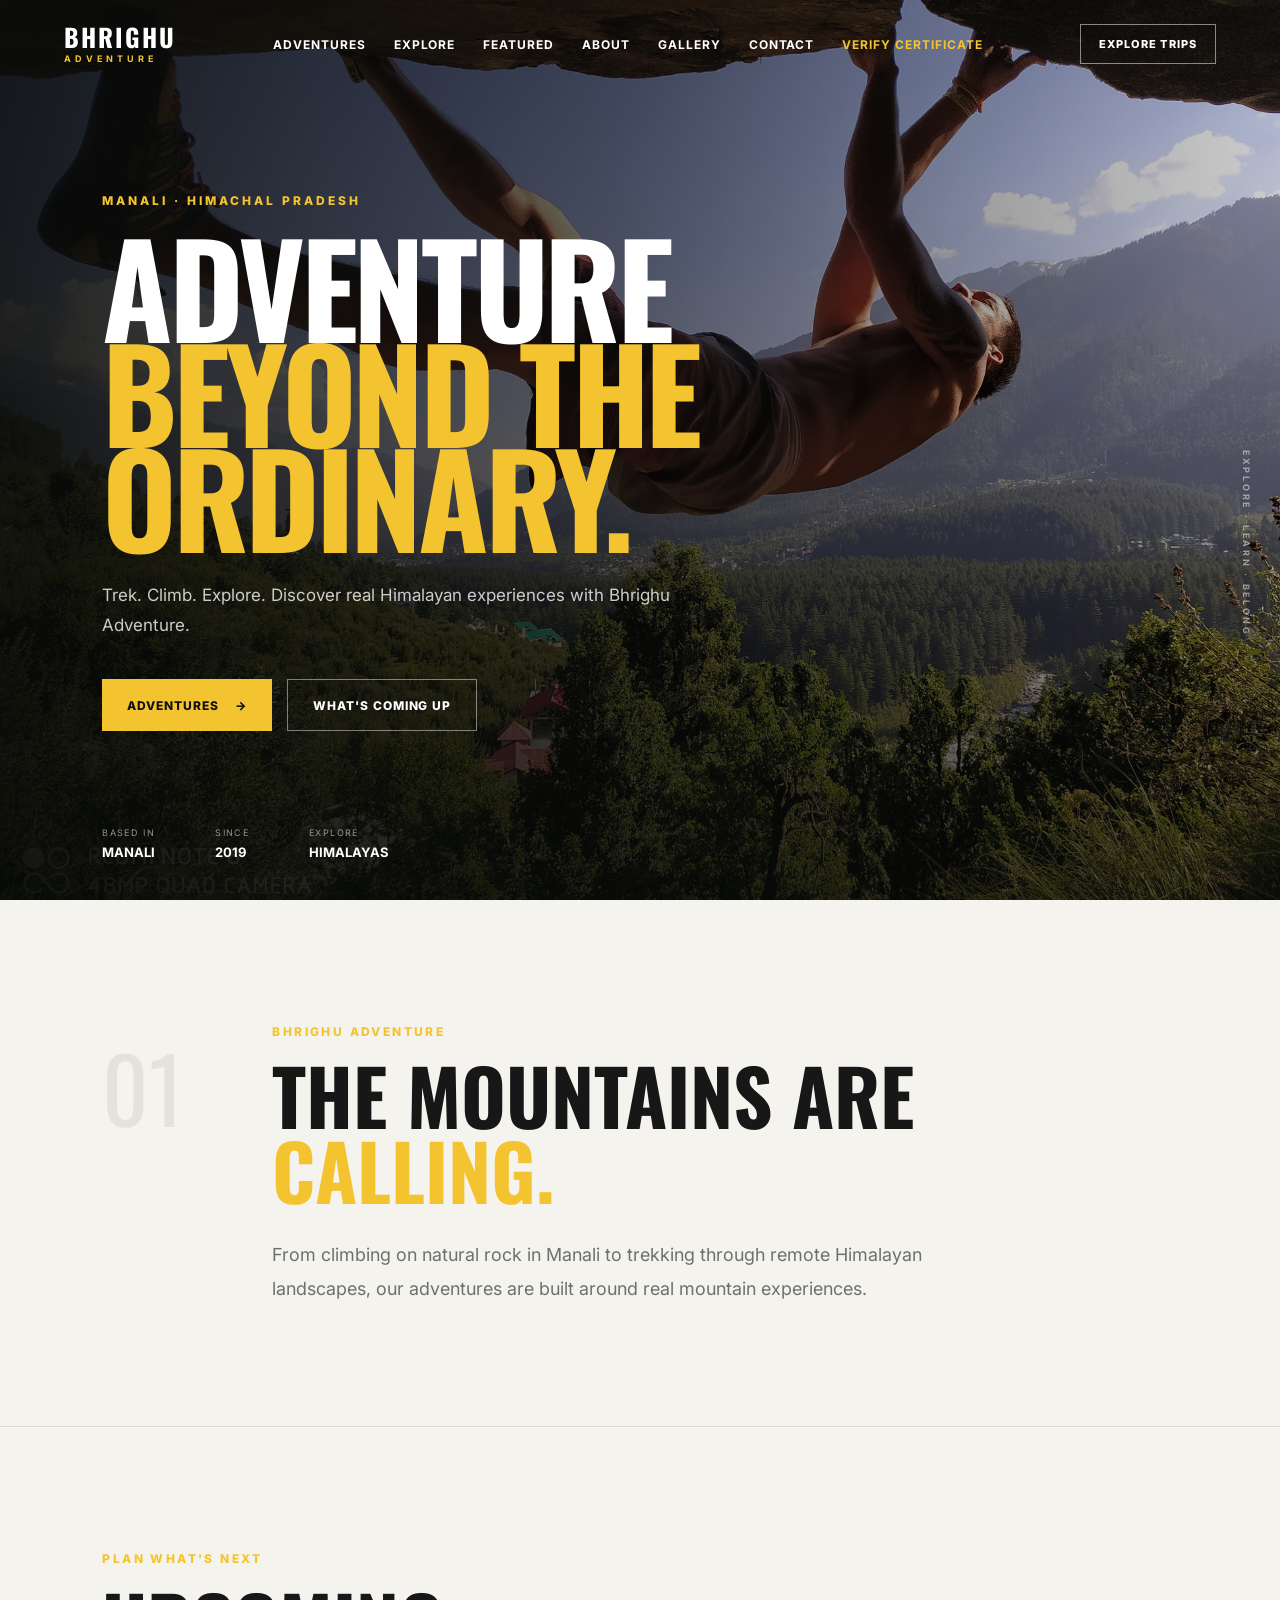
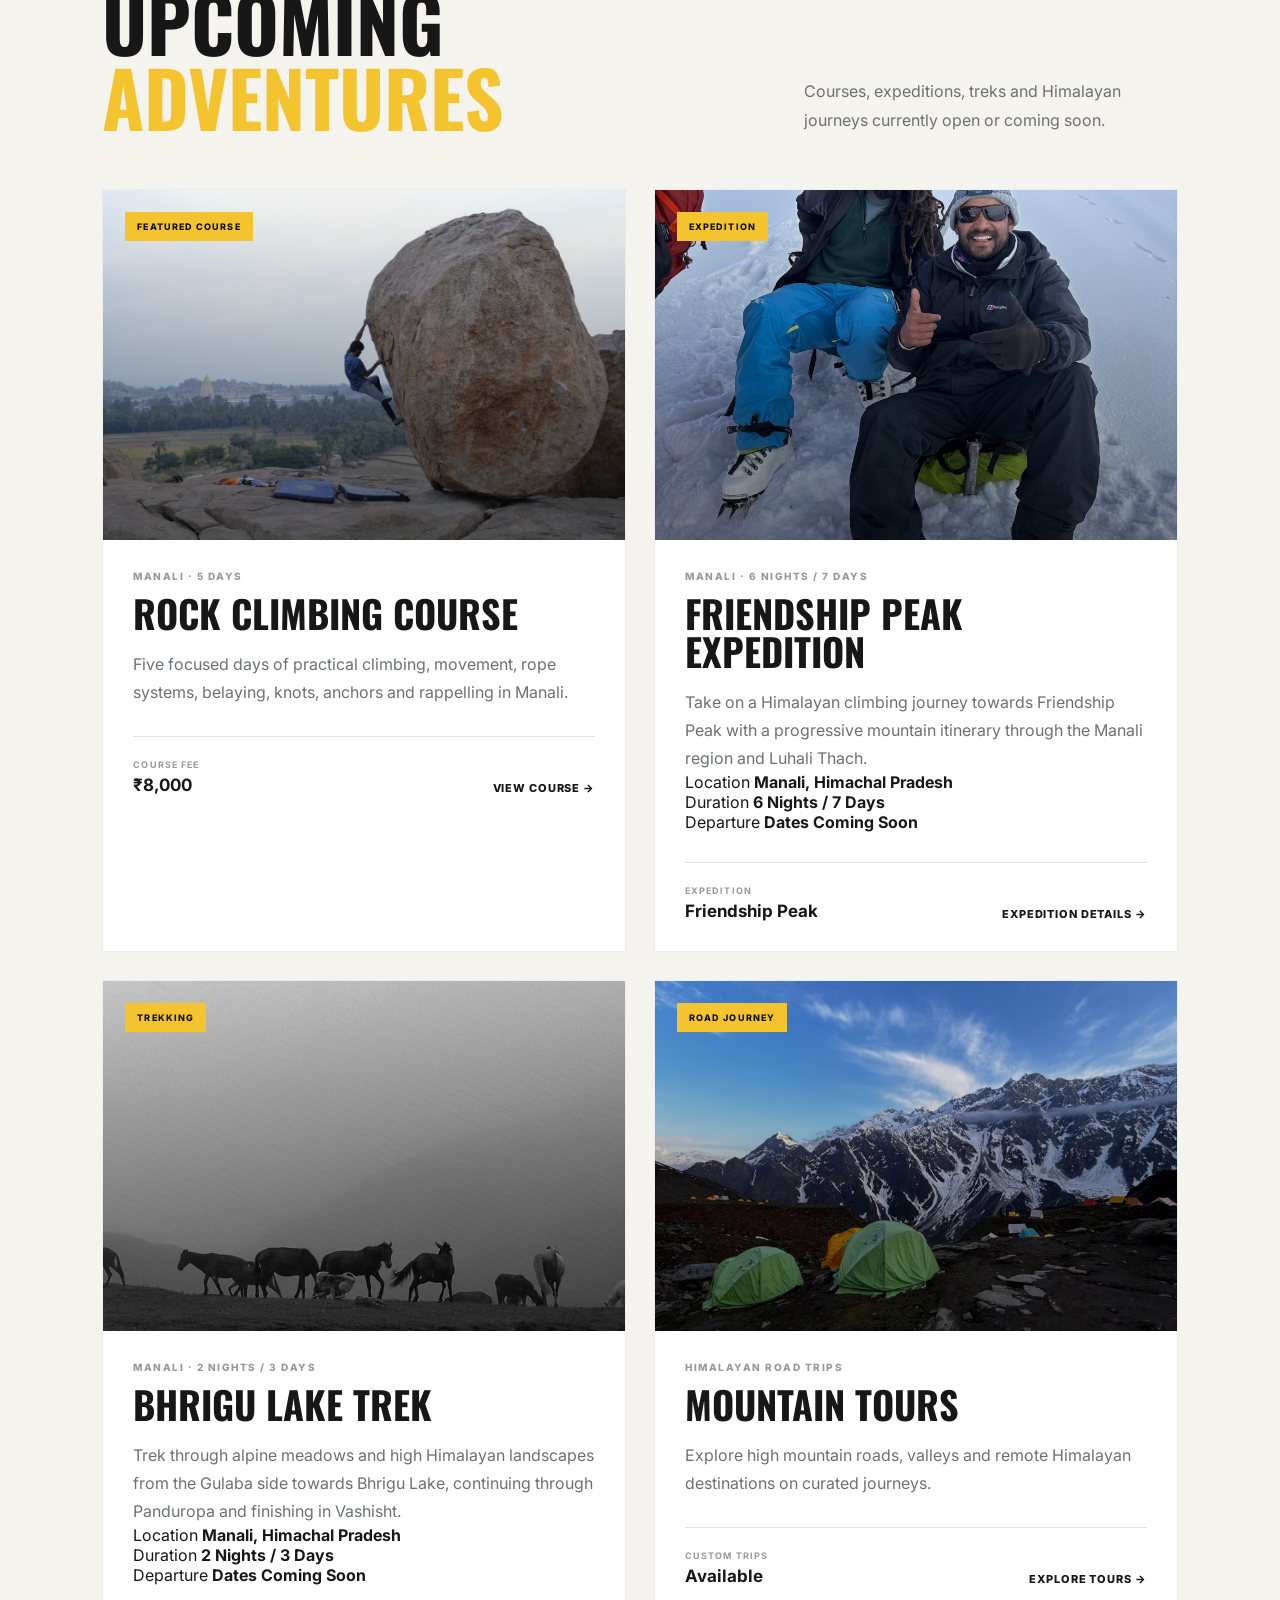
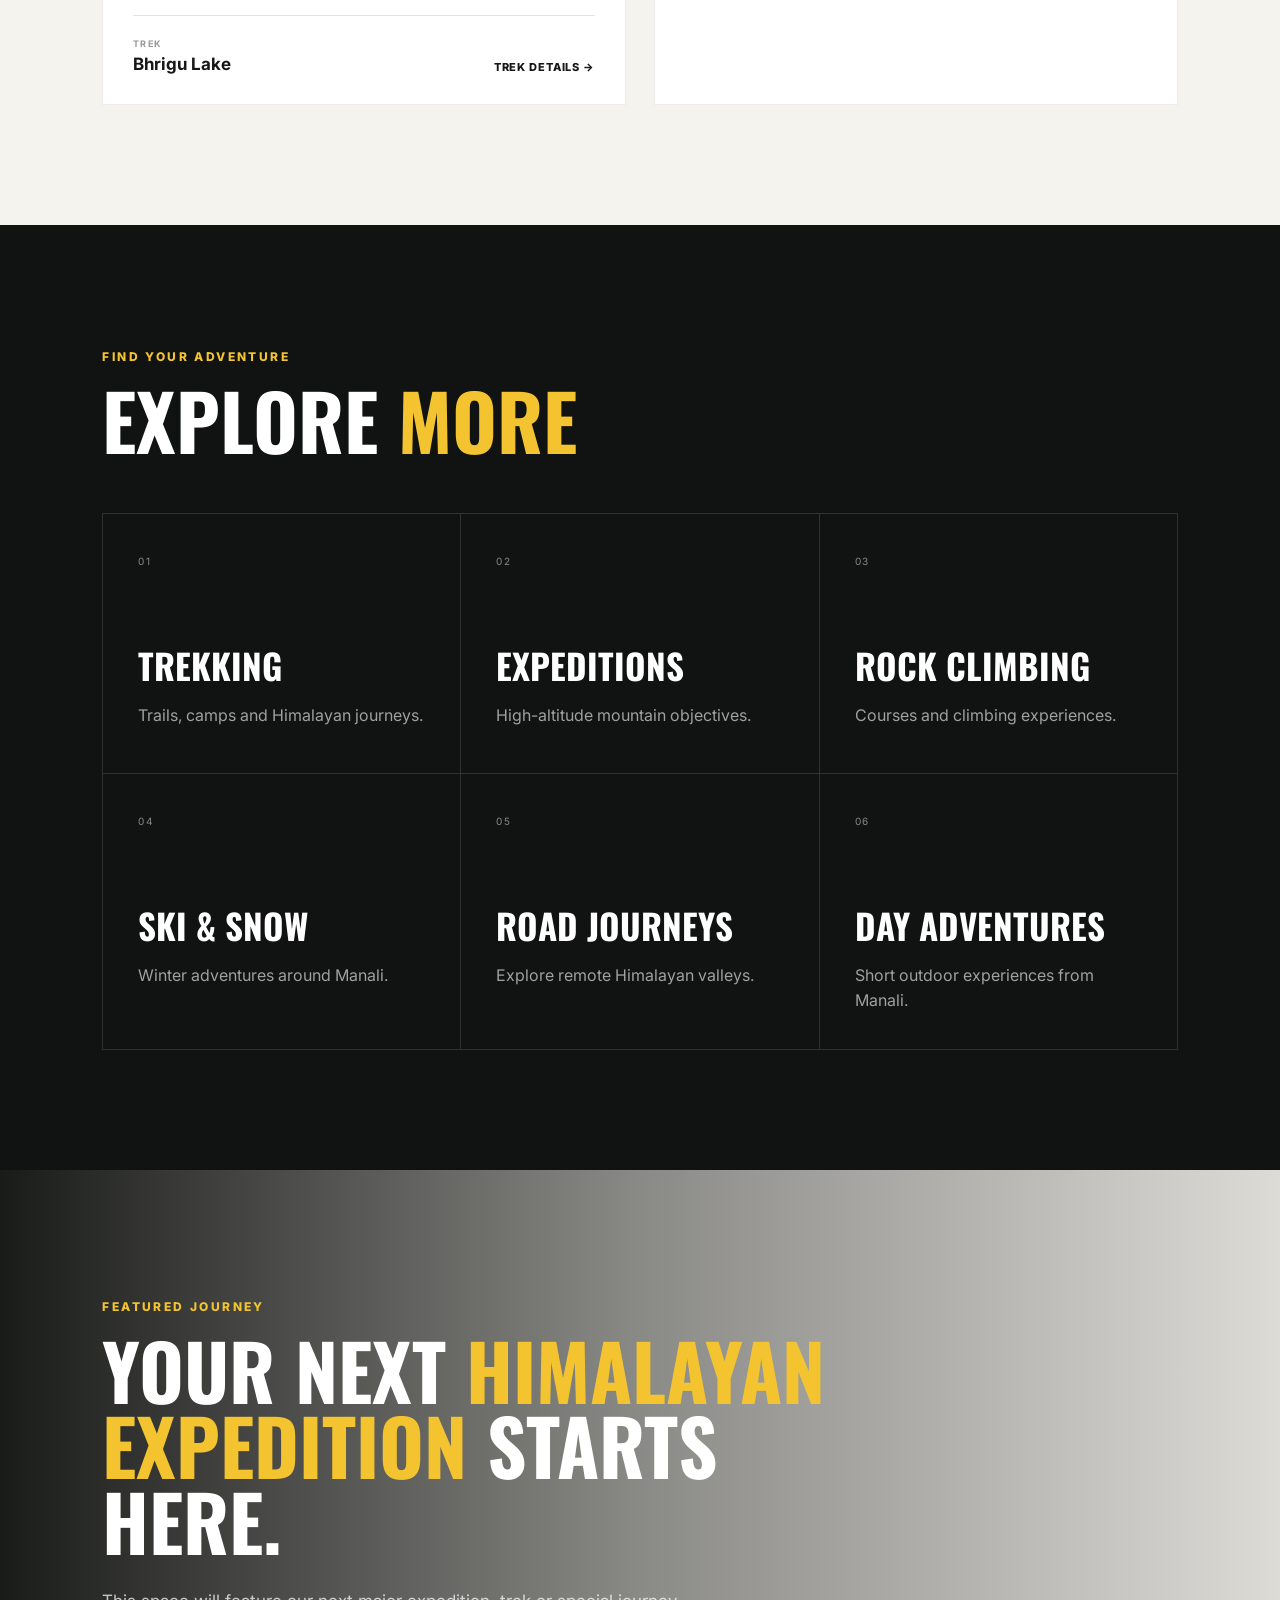
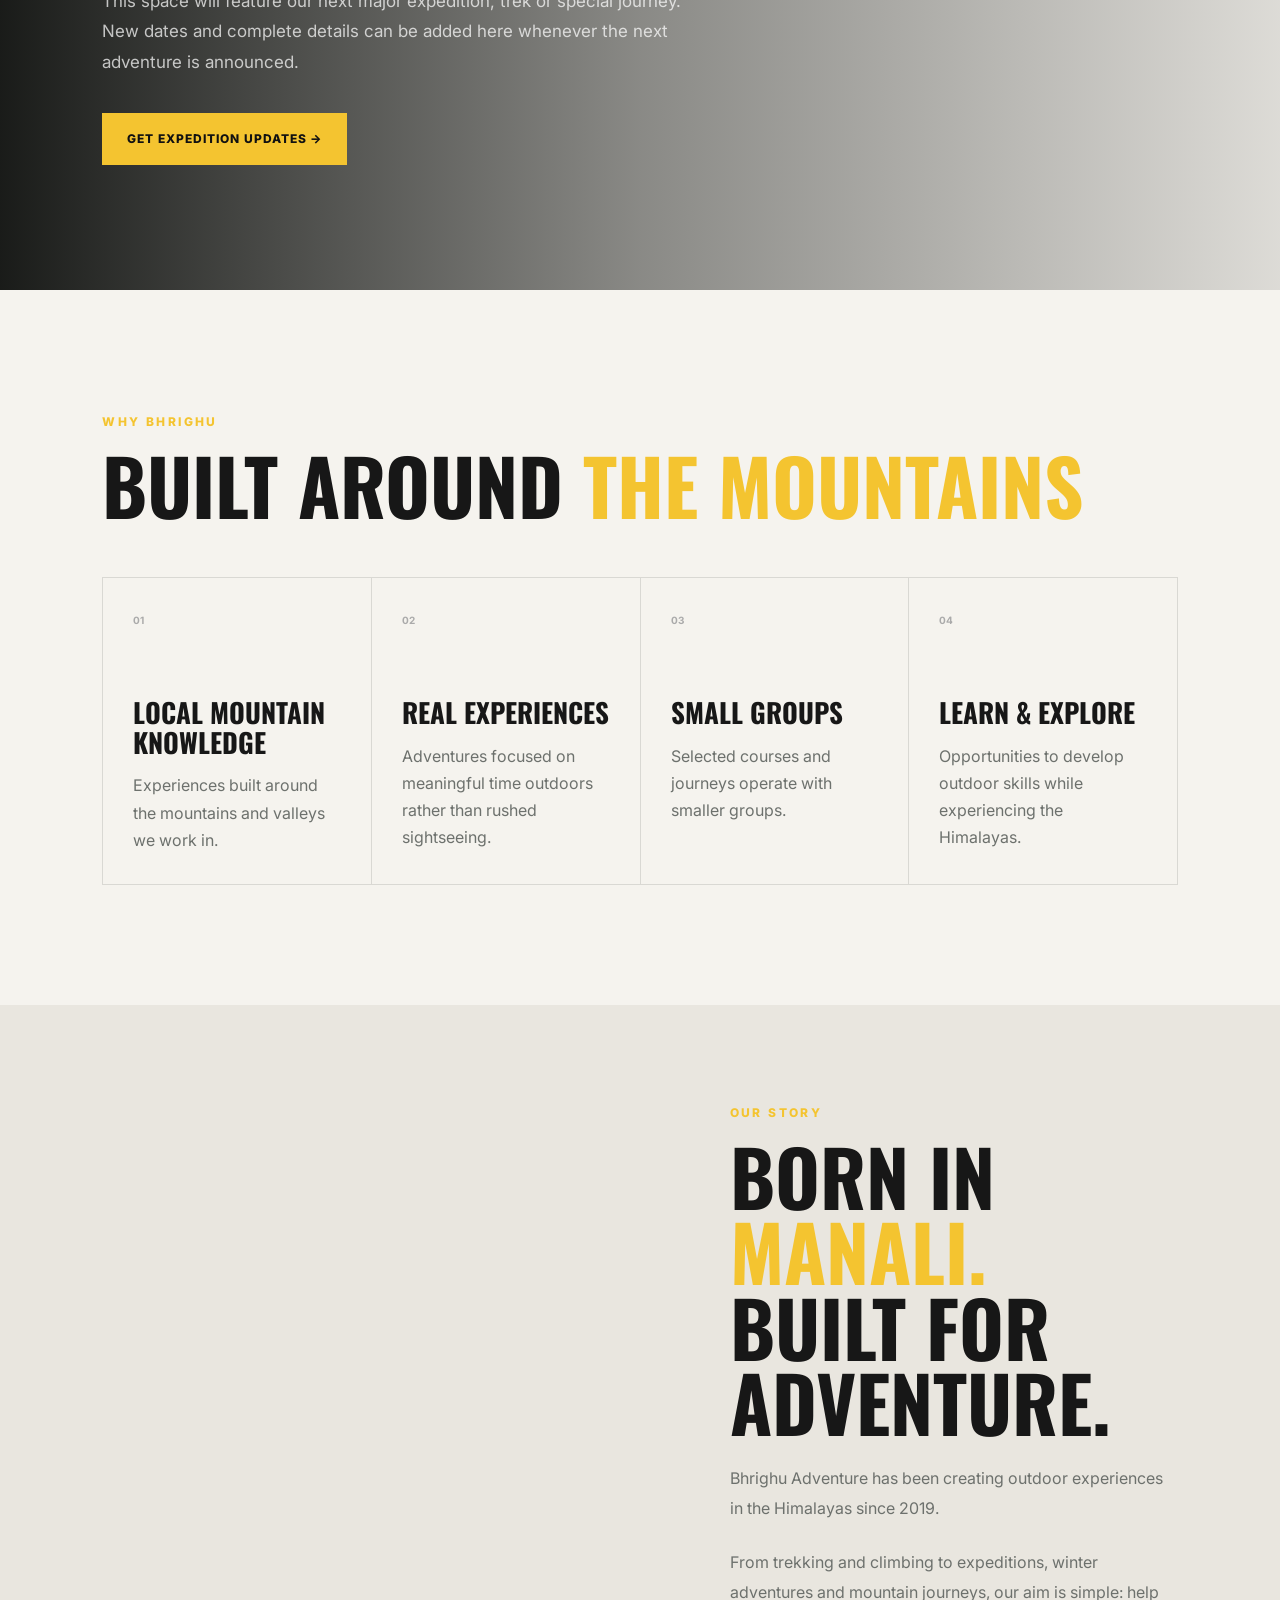
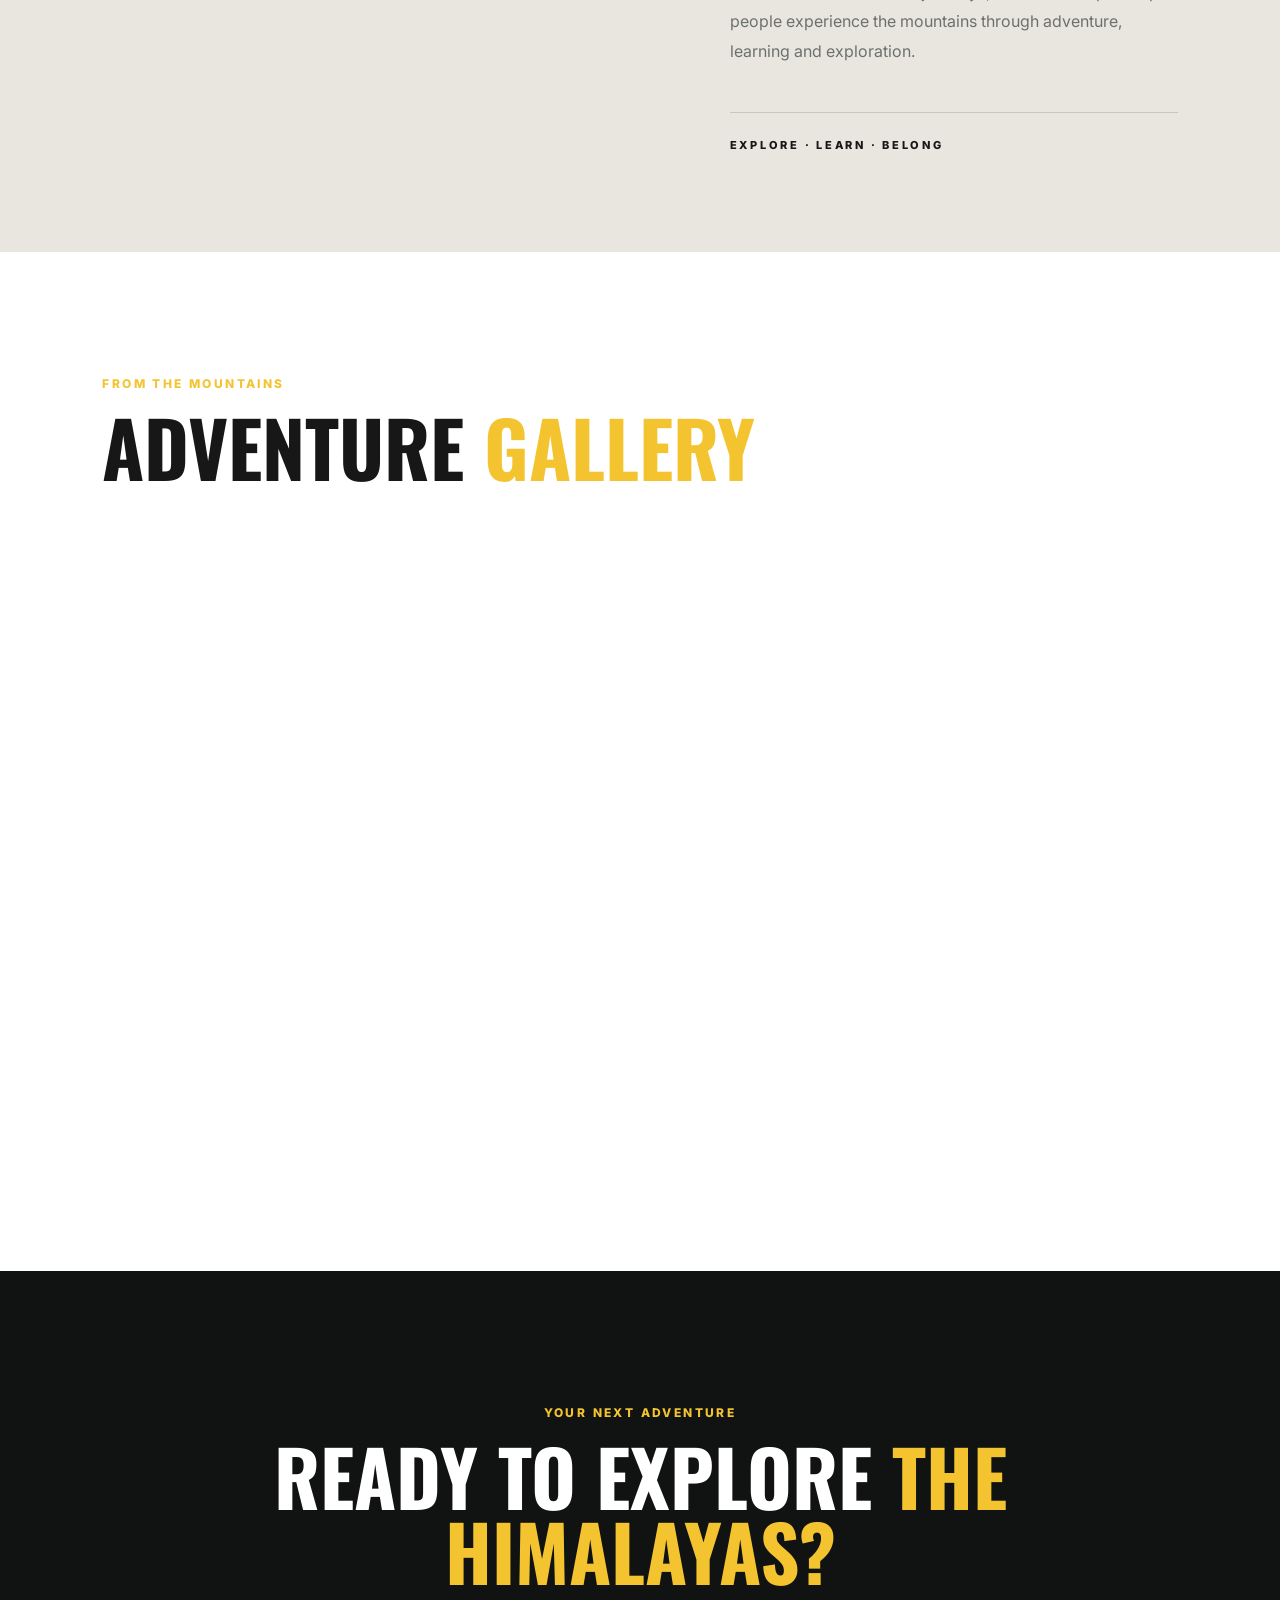
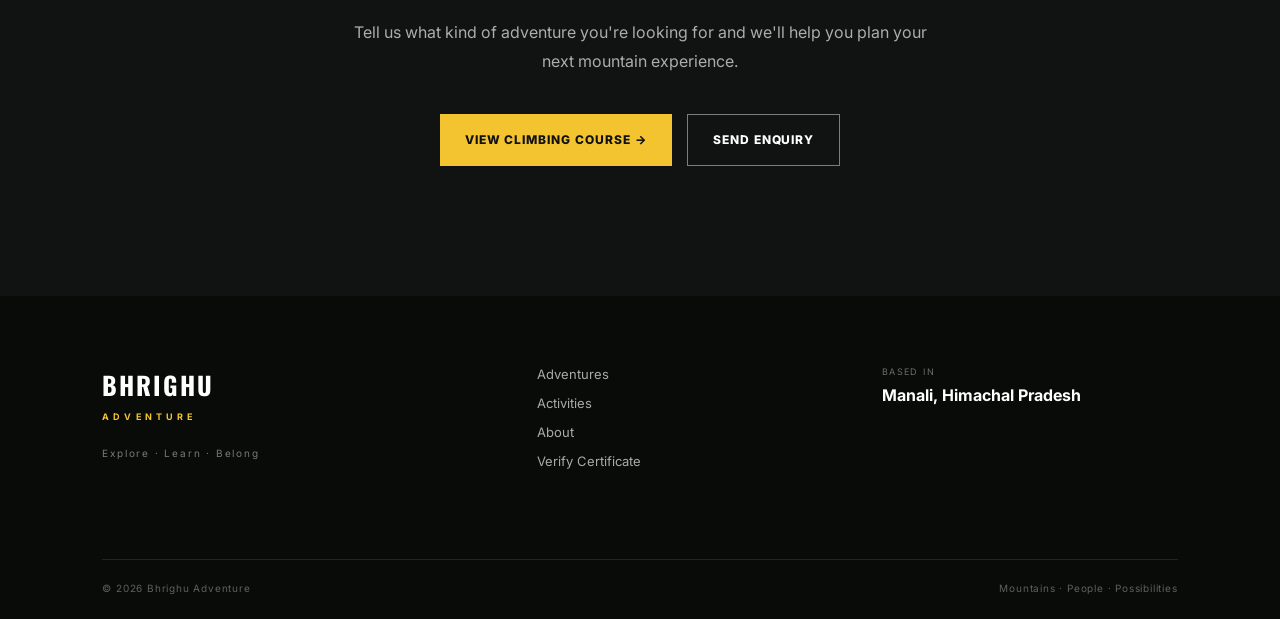
==== commit b10c7a9f: "Add Himalayan tours page for Spiti Zanskar Leh and Lahaul" ====
--- a/index.html
+++ b/index.html
@@ -546,10 +546,10 @@
 
 
                     <a
-                        href="#contact"
+                        href="himalayan-tours.html"
                         class="card-link"
                     >
-                        Plan A Trip →
+                        Explore Tours →
                     </a>
 
                 </div>
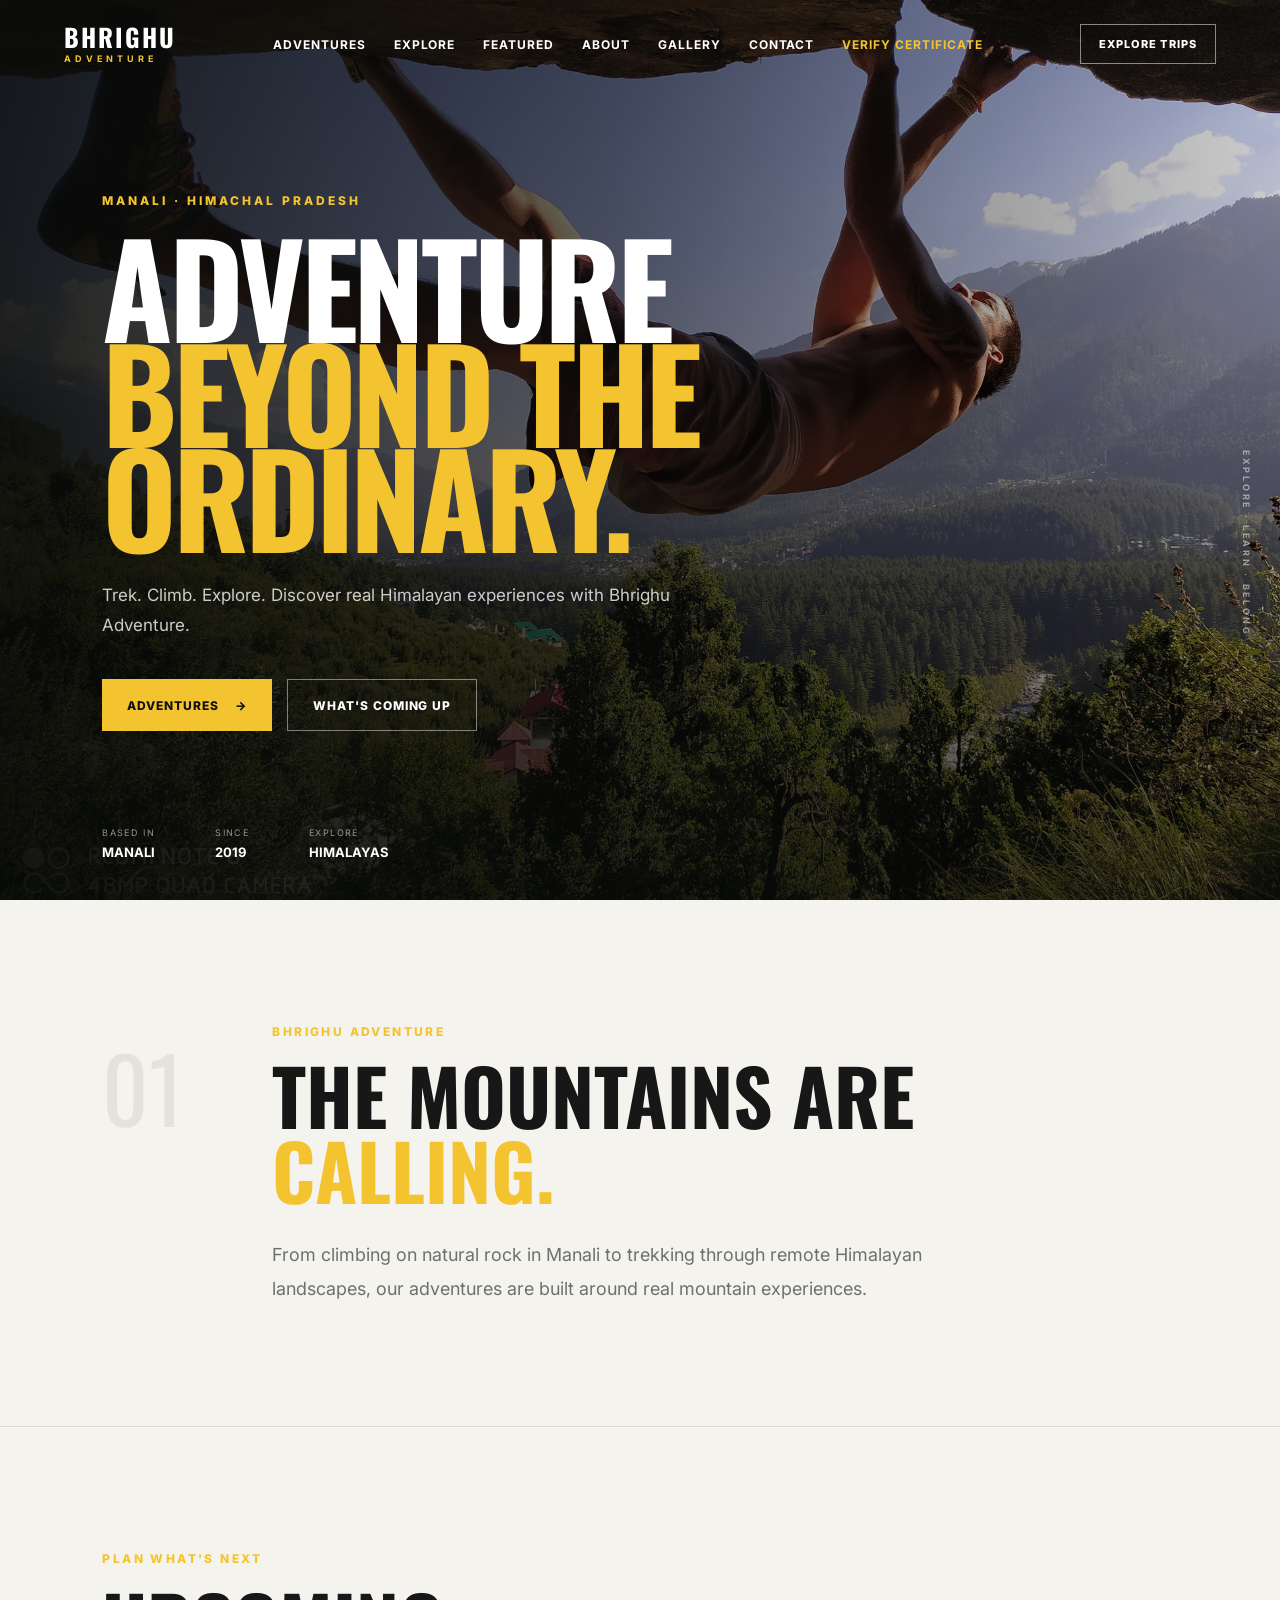
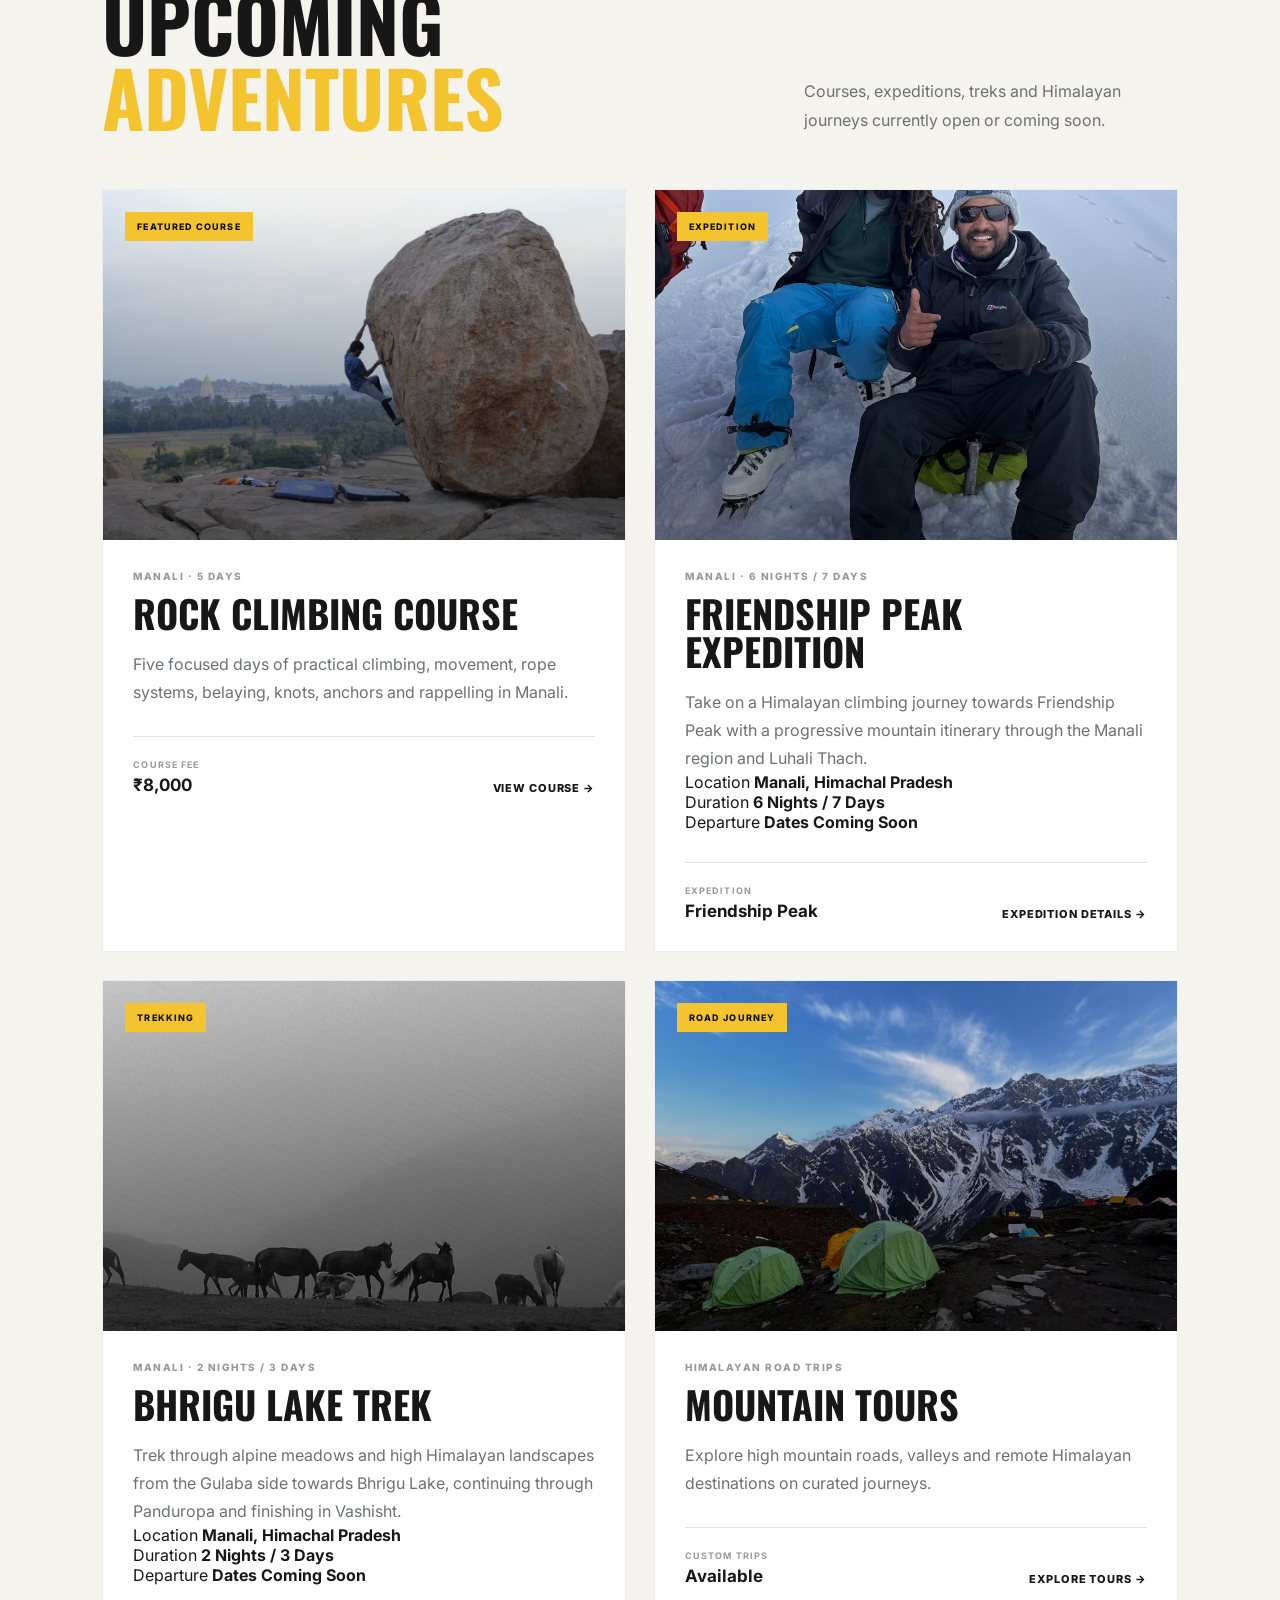
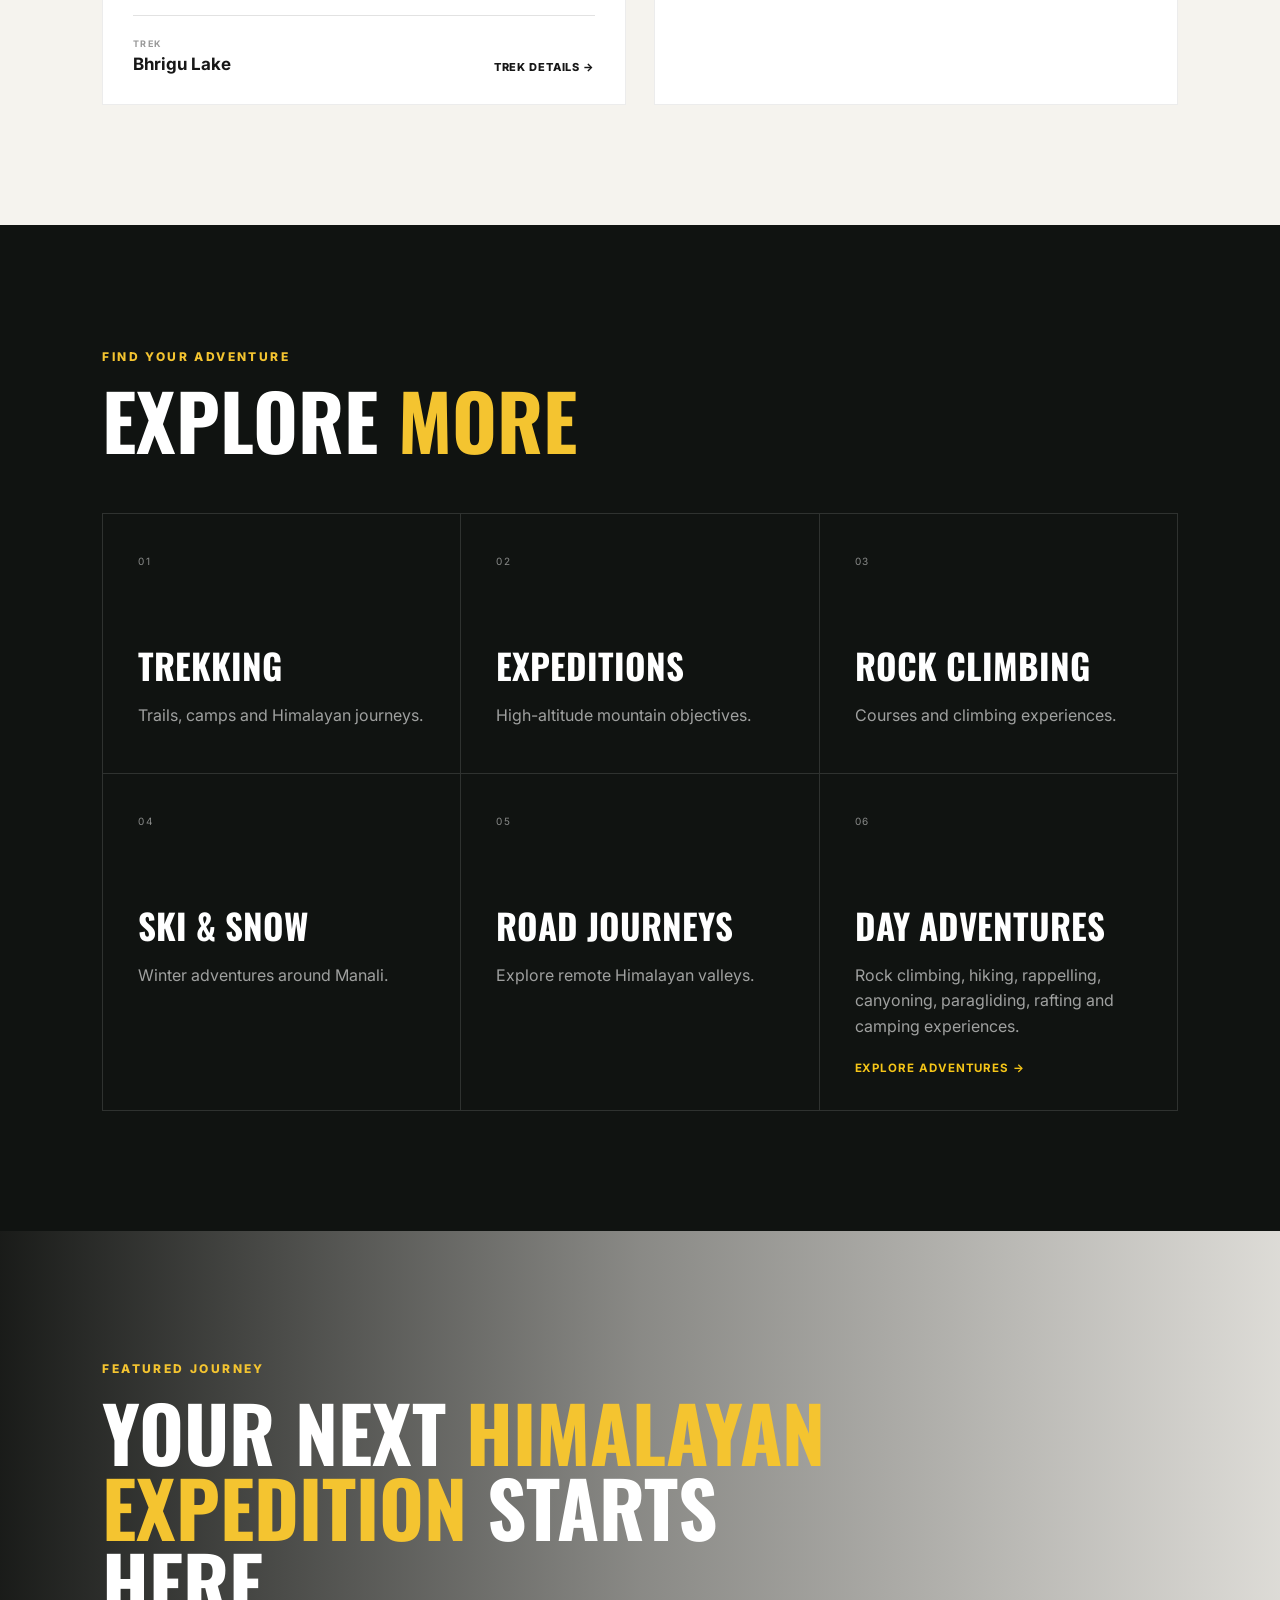
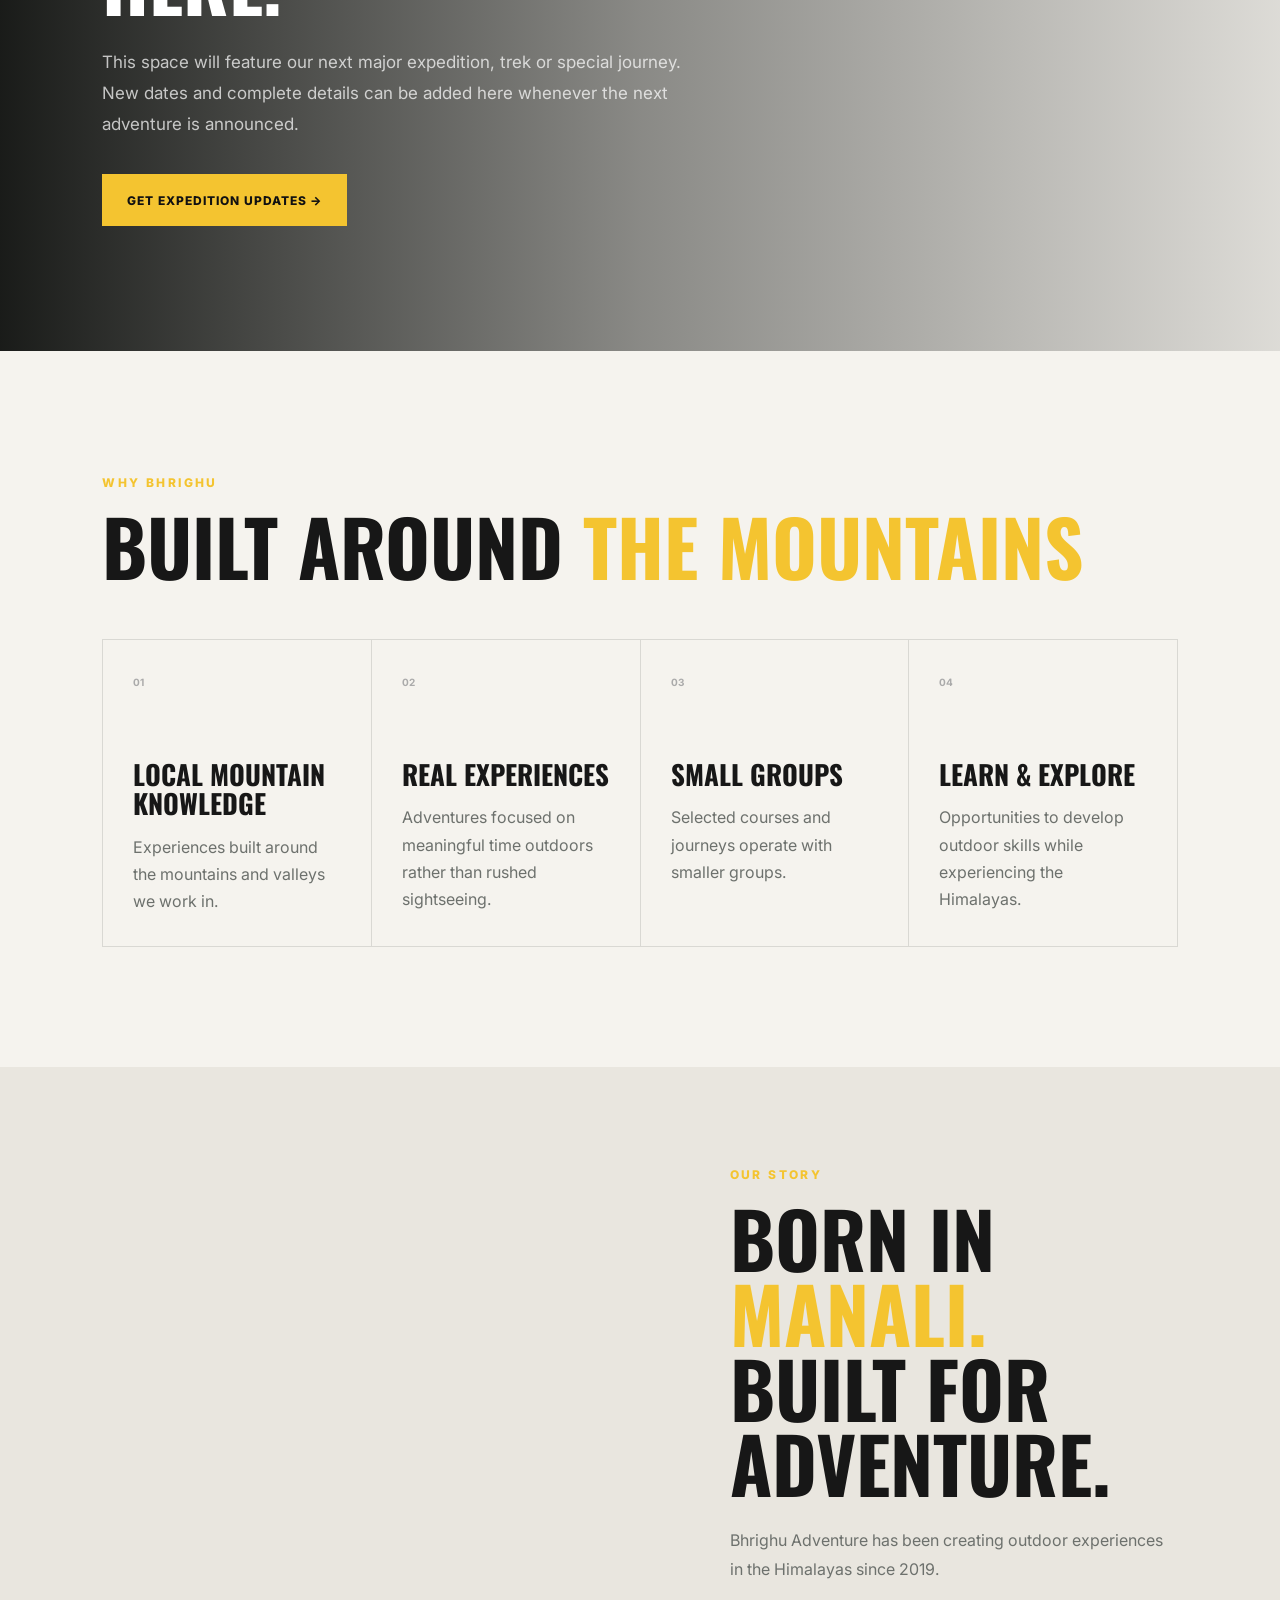
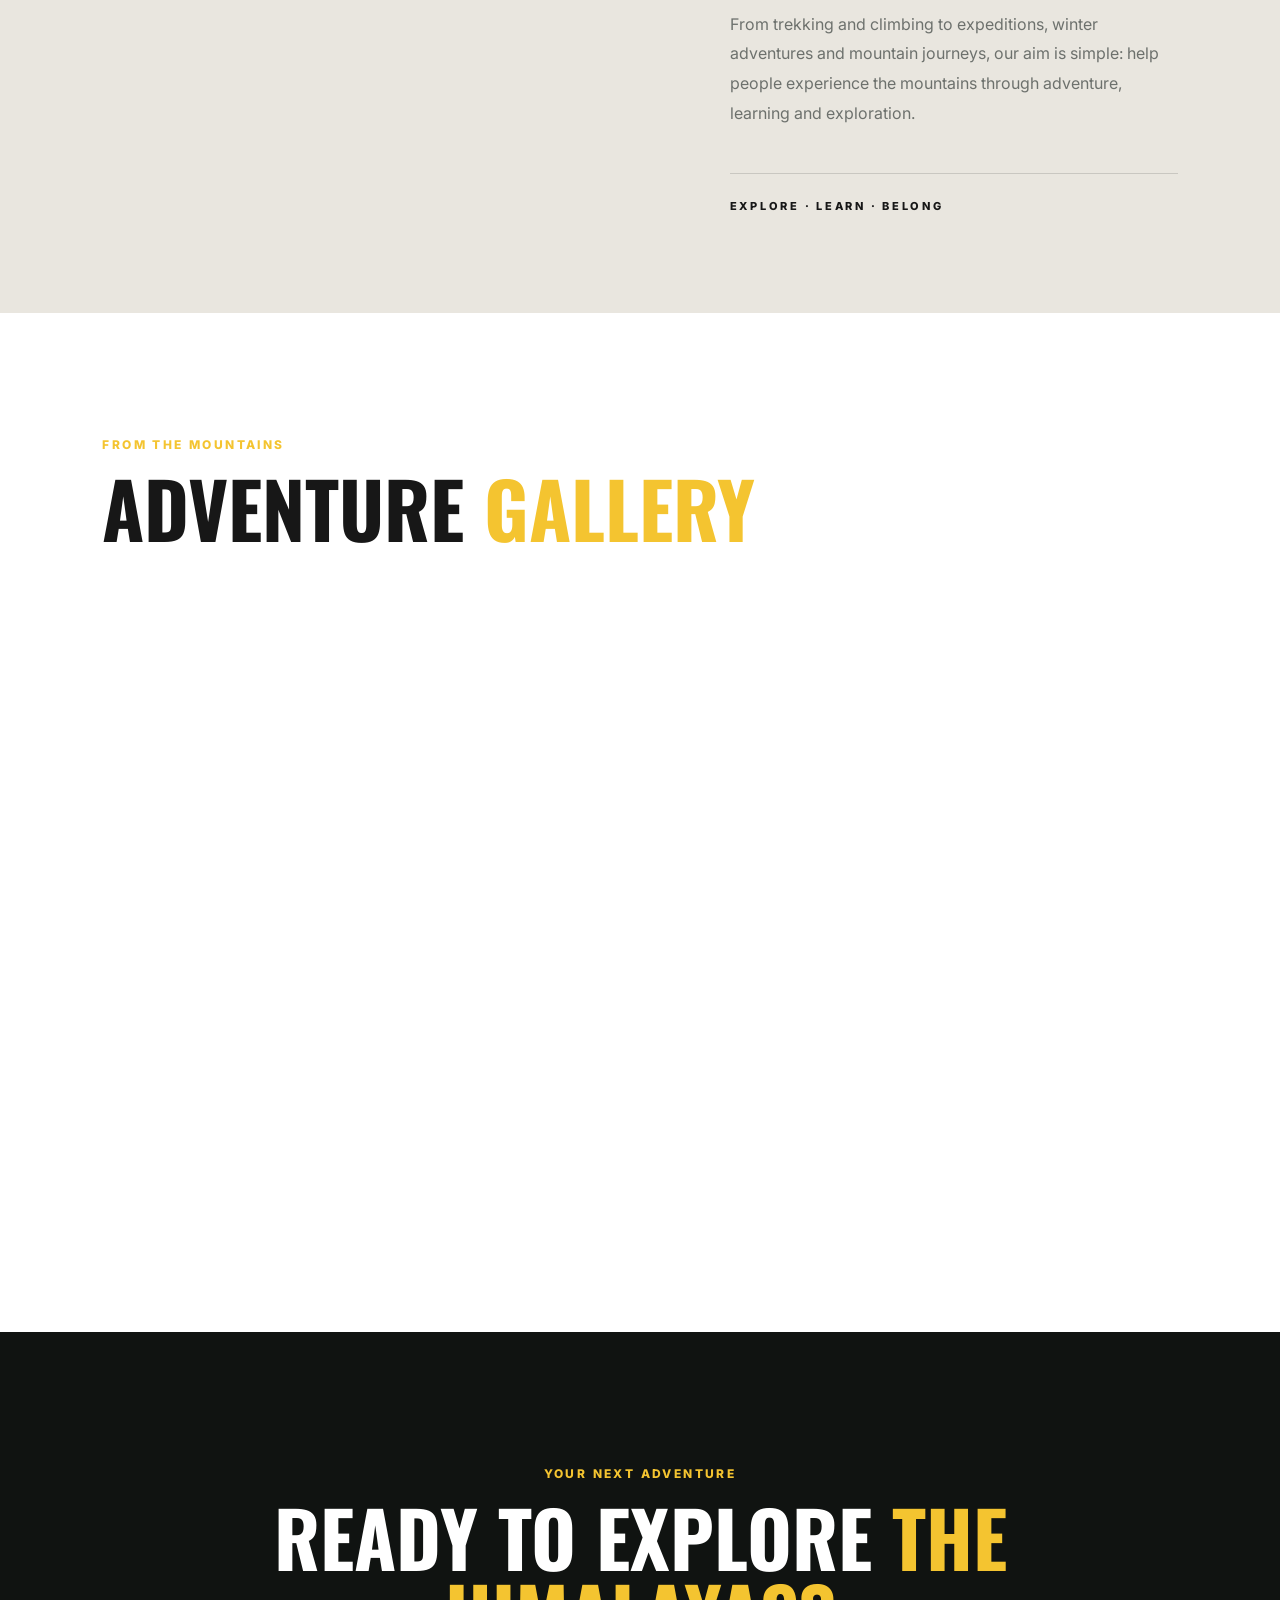
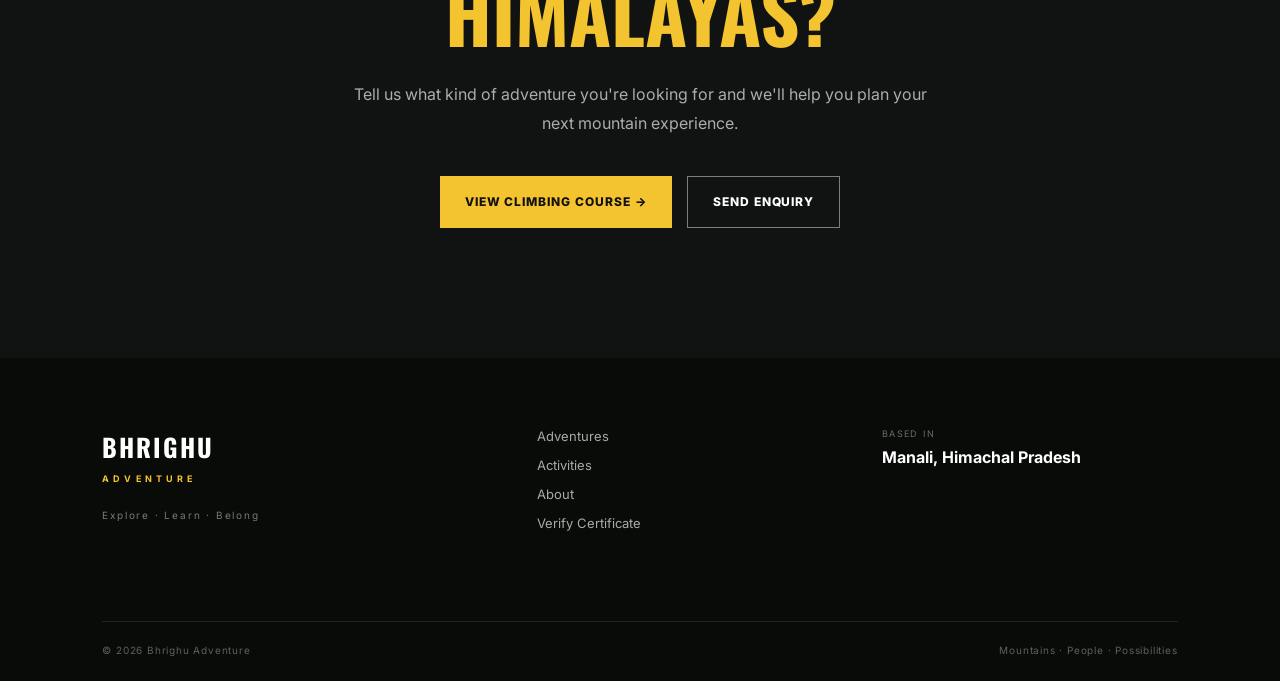
==== commit da362cc5: "Add Outdoor Adventures page and homepage link" ====
--- a/index.html
+++ b/index.html
@@ -629,11 +629,18 @@
         </article>
 
 
-        <article class="activity-card">
-            <span>06</span>
-            <h3>Day Adventures</h3>
-            <p>Short outdoor experiences from Manali.</p>
-        </article>
+        <a href="outdoor-adventures.html" class="activity-card activity-card-link">
+    <span>06</span>
+    <h3>Day Adventures</h3>
+    <p>
+        Rock climbing, hiking, rappelling, canyoning,
+        paragliding, rafting and camping experiences.
+    </p>
+
+    <div class="activity-explore">
+        Explore Adventures →
+    </div>
+</a>
 
     </div>
 
--- a/css/home.css
+++ b/css/home.css
@@ -1294,4 +1294,32 @@
         flex-direction: column;
     }
 
+}
+
+/* ==========================================
+   CLICKABLE ACTIVITY CARD
+========================================== */
+
+.activity-card-link {
+    display: block;
+    color: inherit;
+    text-decoration: none;
+    cursor: pointer;
+}
+
+.activity-card-link .activity-explore {
+    margin-top: 22px;
+
+    color: #f5c518;
+
+    font-size: 0.72rem;
+    font-weight: 700;
+    letter-spacing: 0.08em;
+    text-transform: uppercase;
+
+    transition: transform 0.25s ease;
+}
+
+.activity-card-link:hover .activity-explore {
+    transform: translateX(6px);
 }
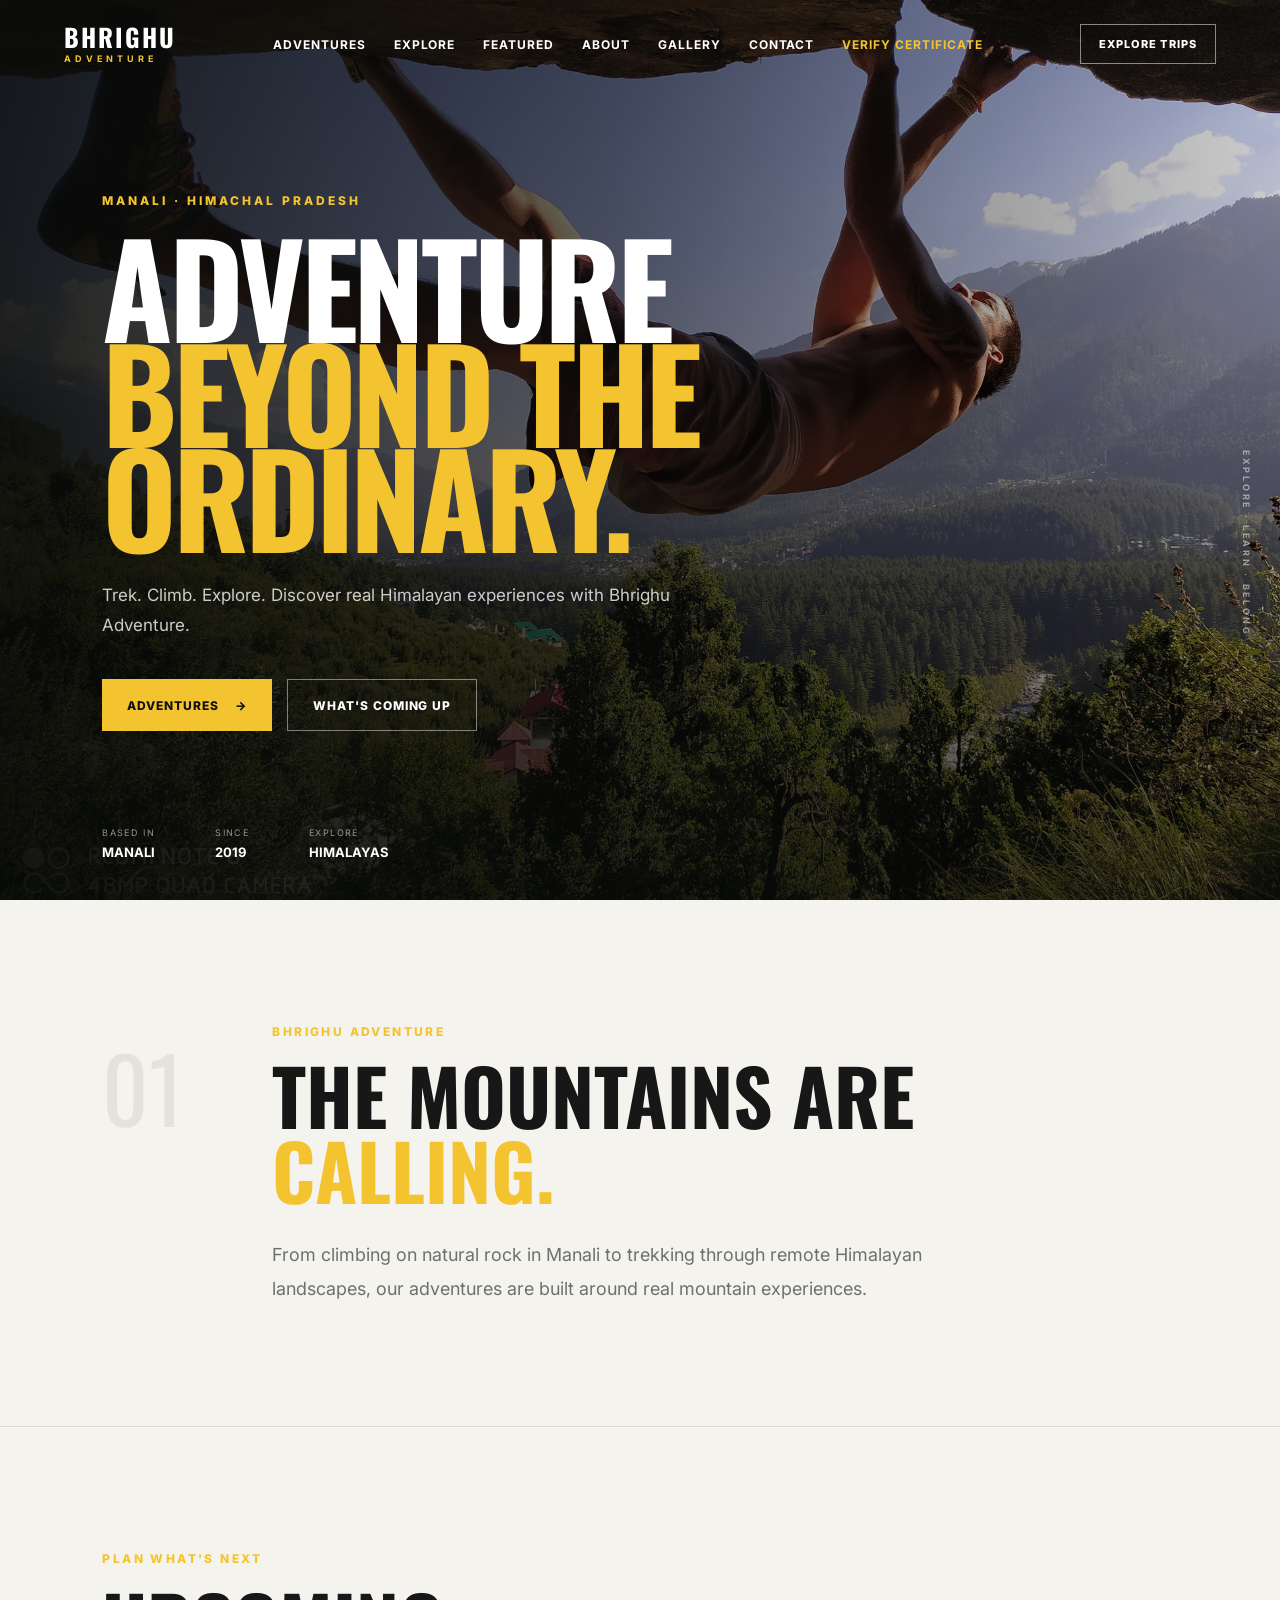
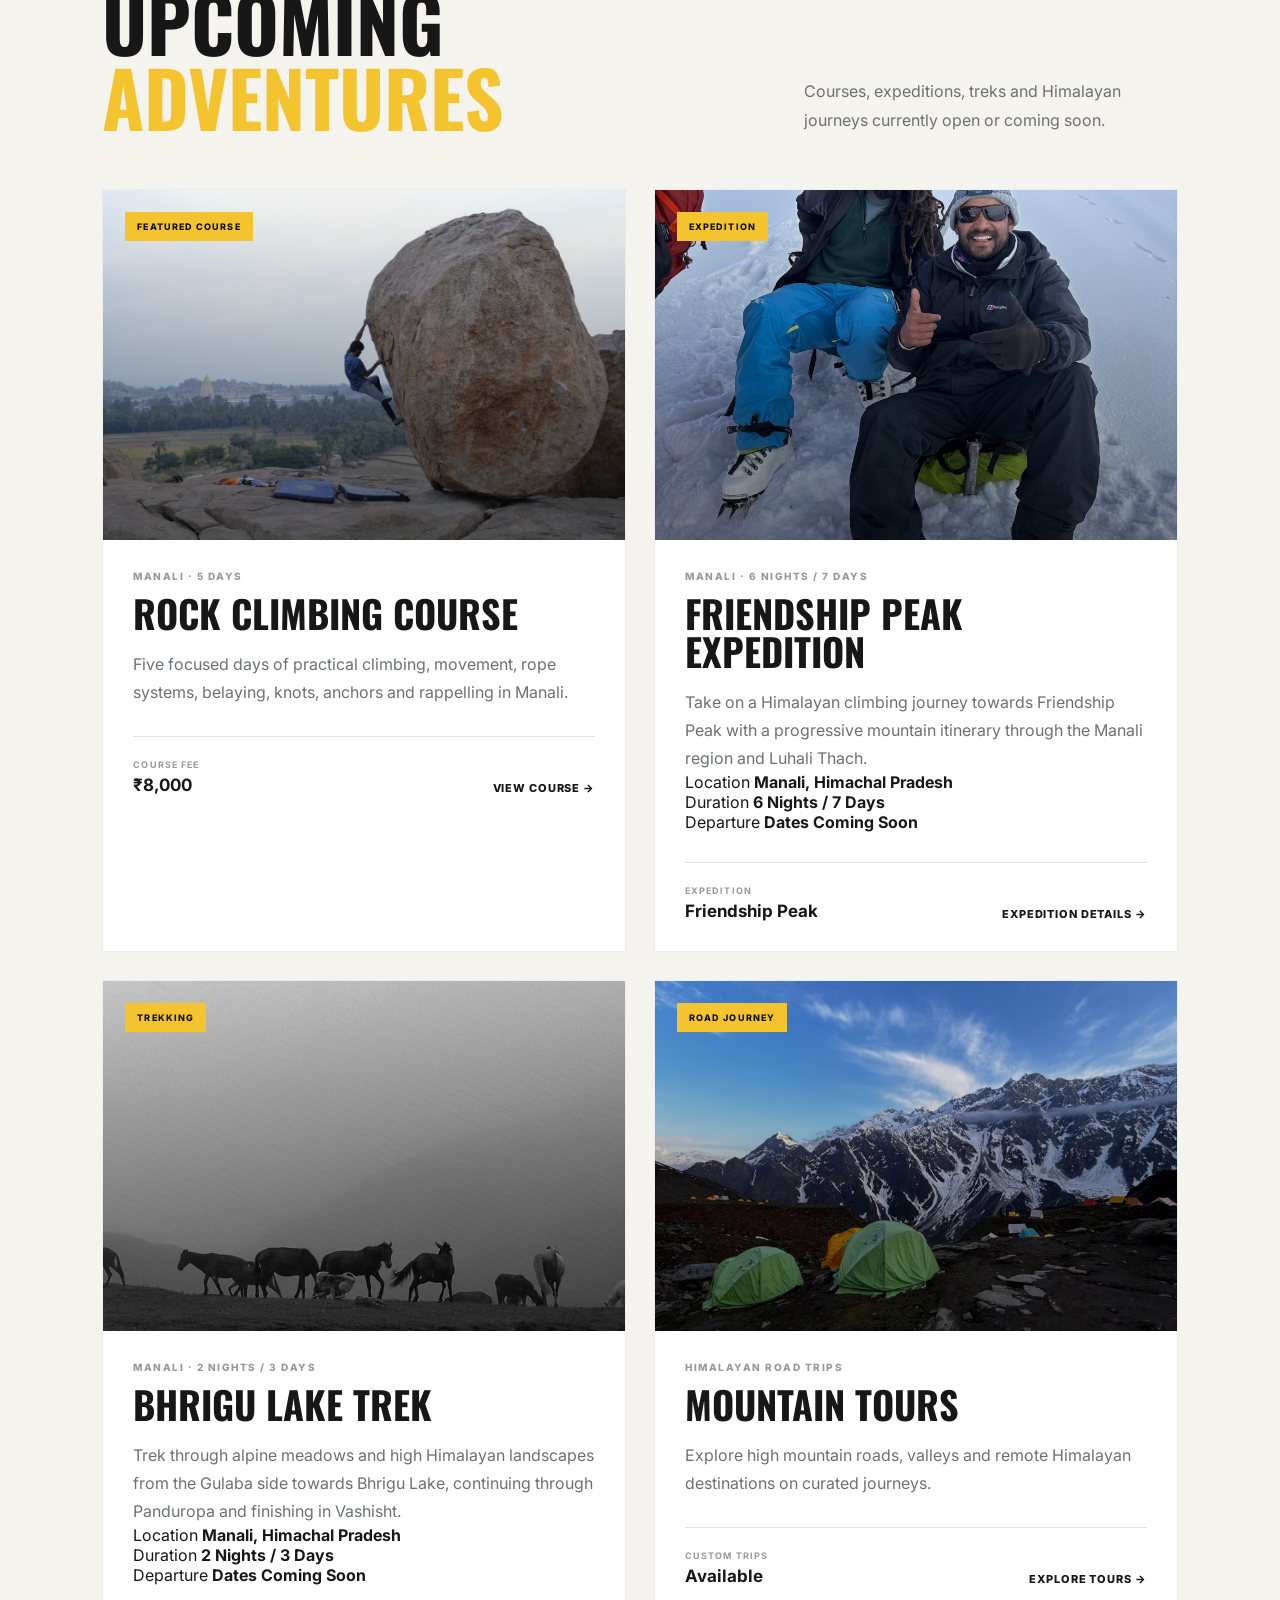
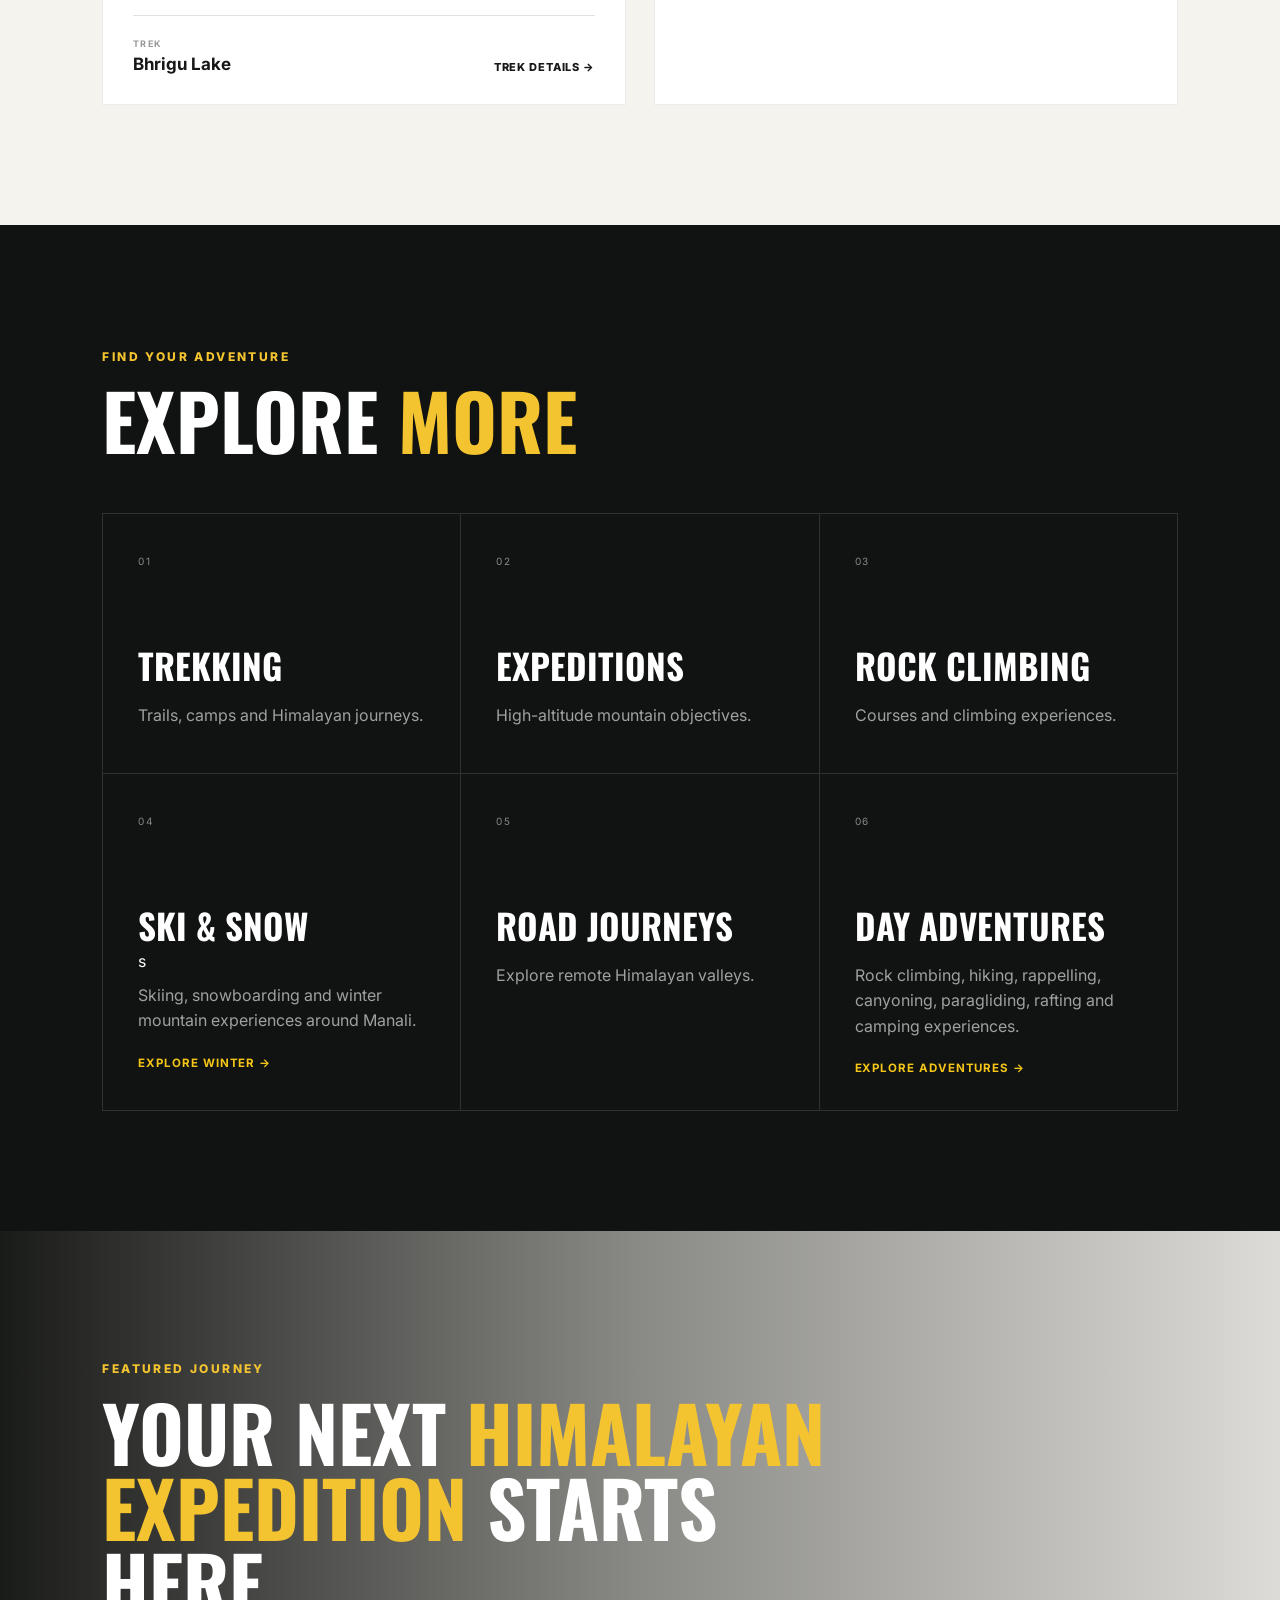
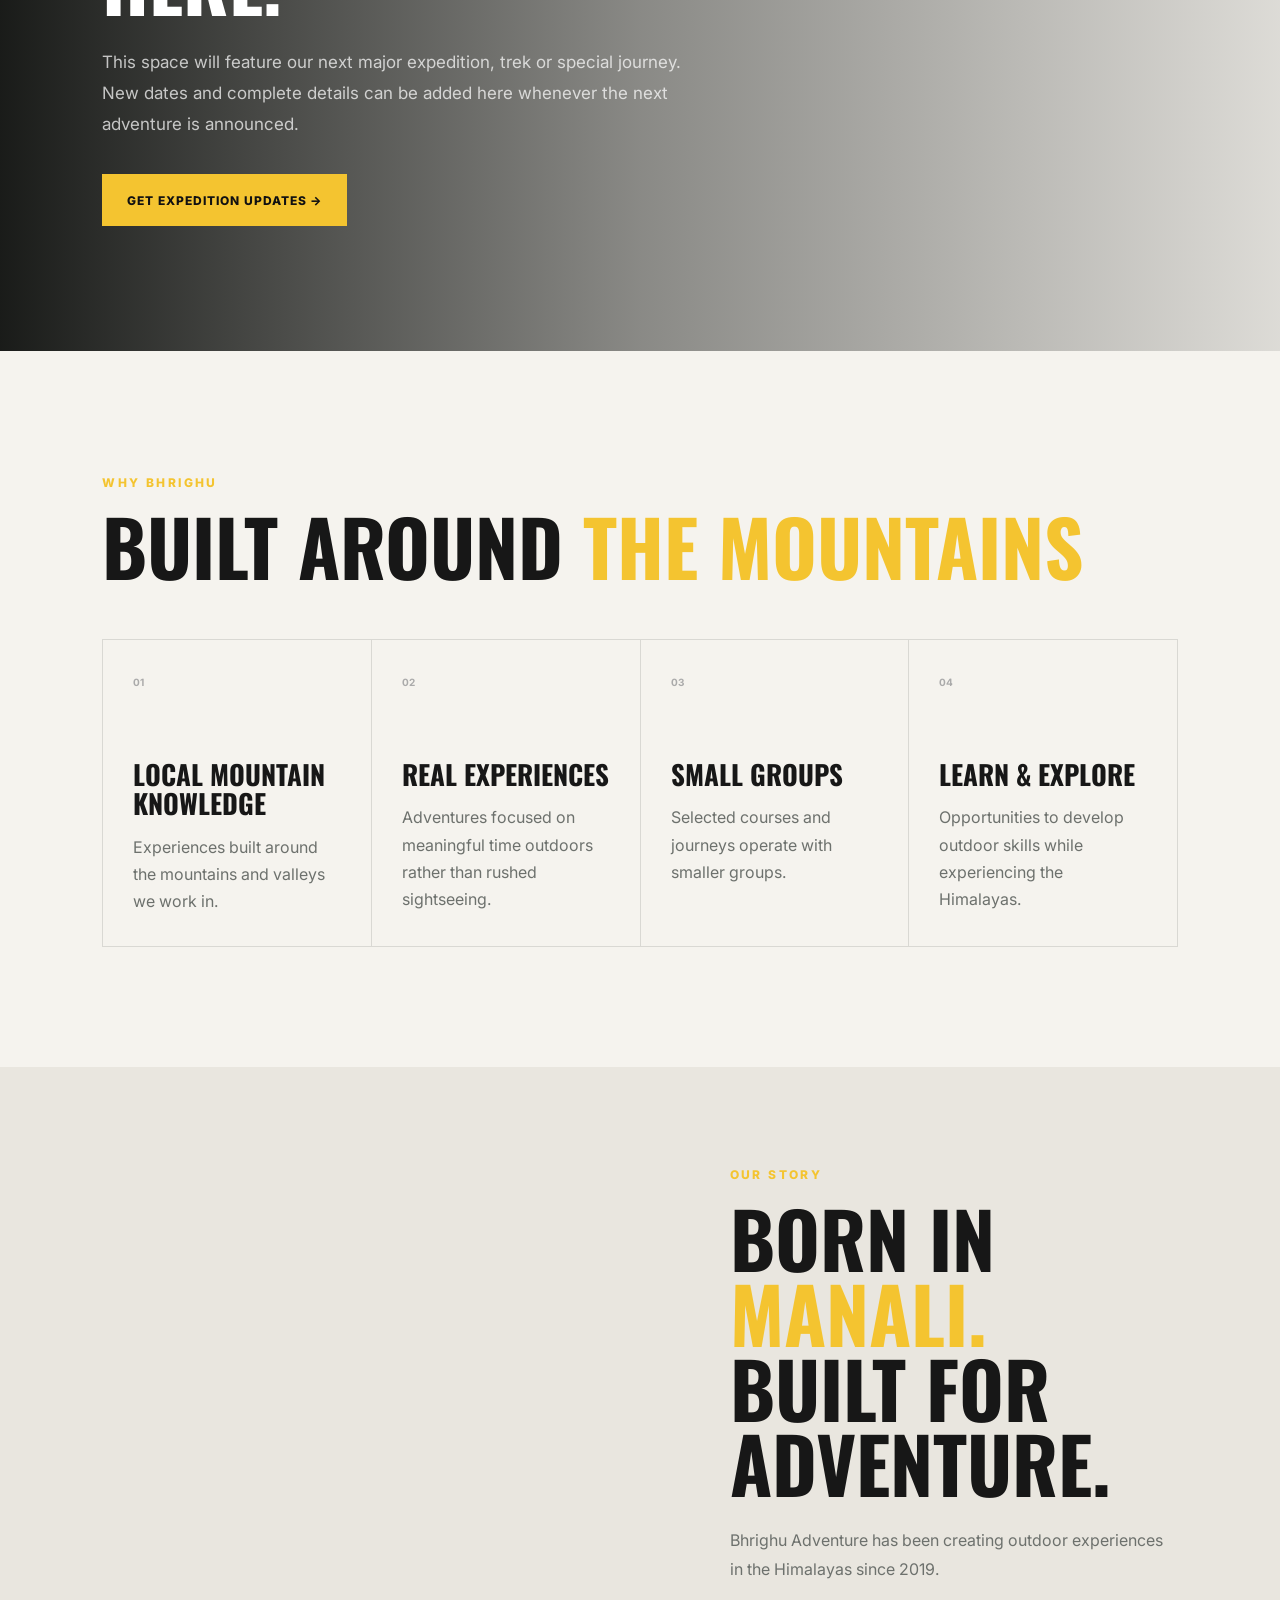
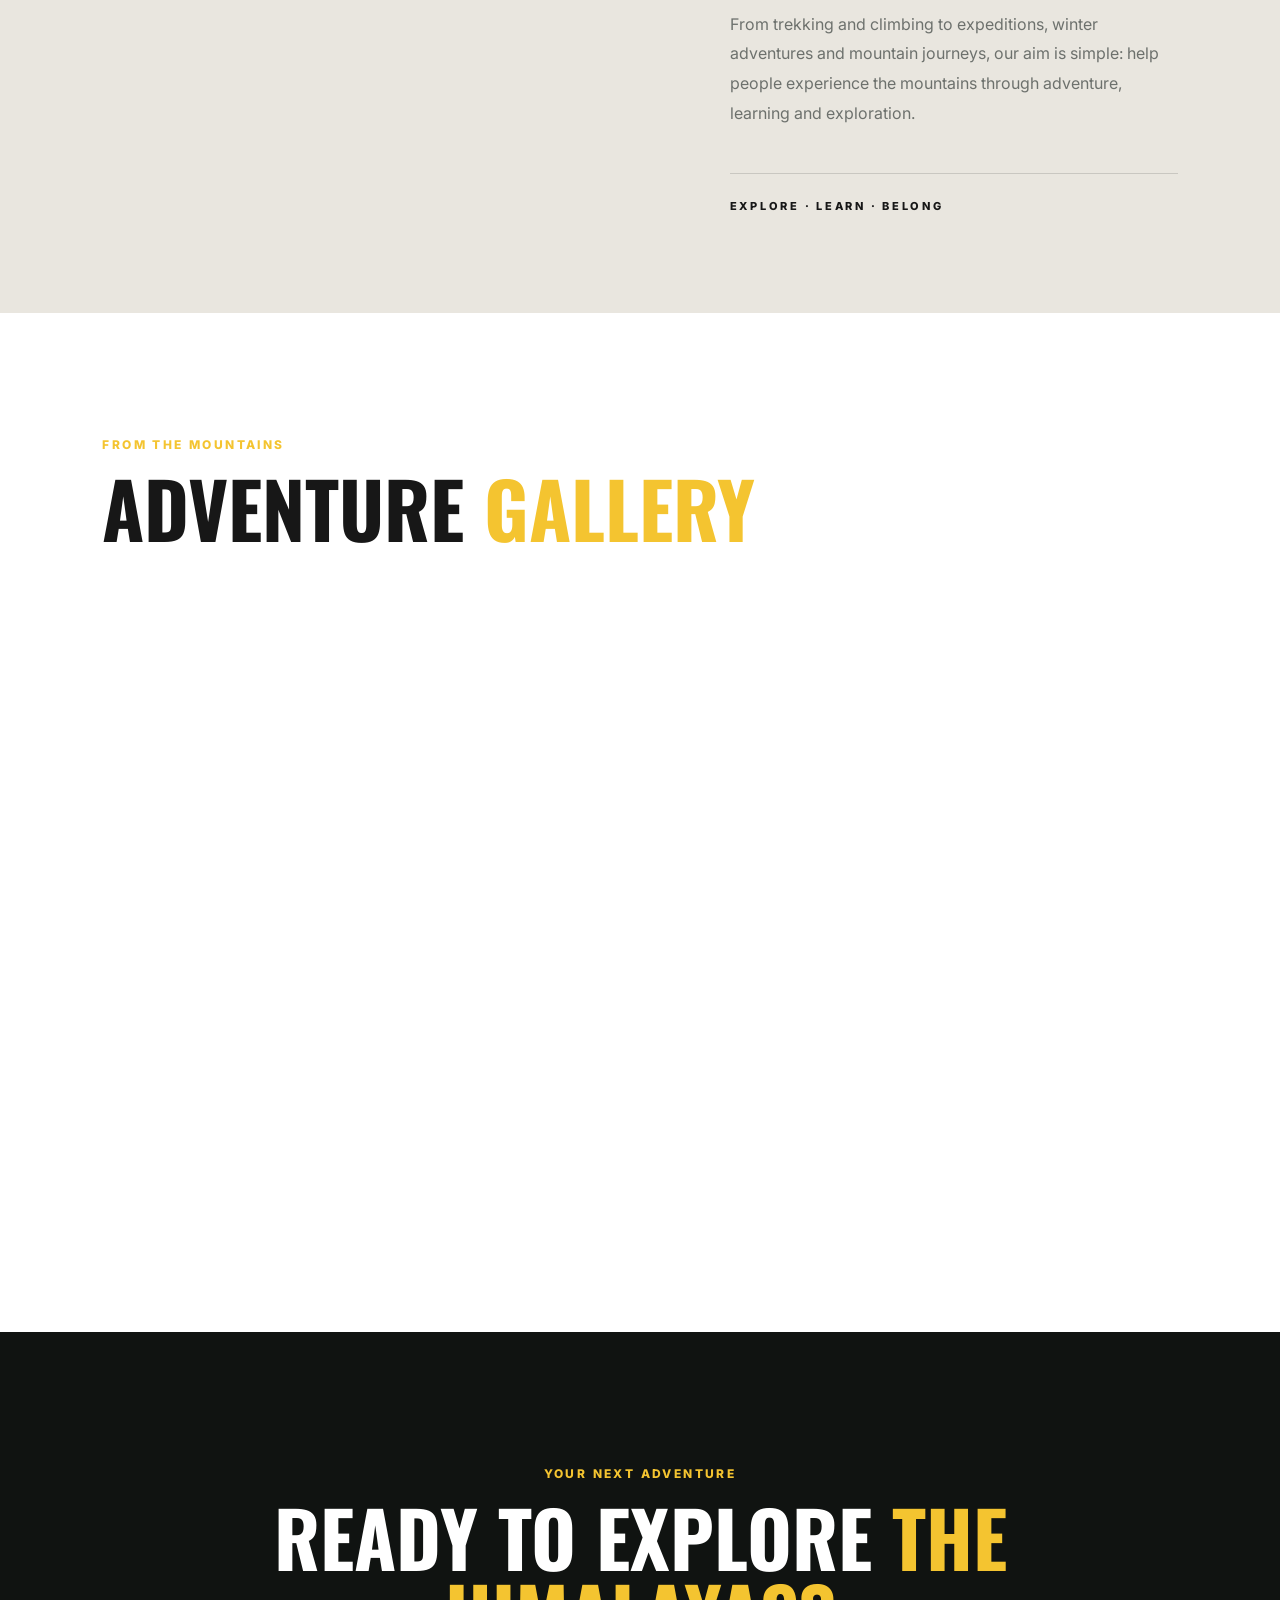
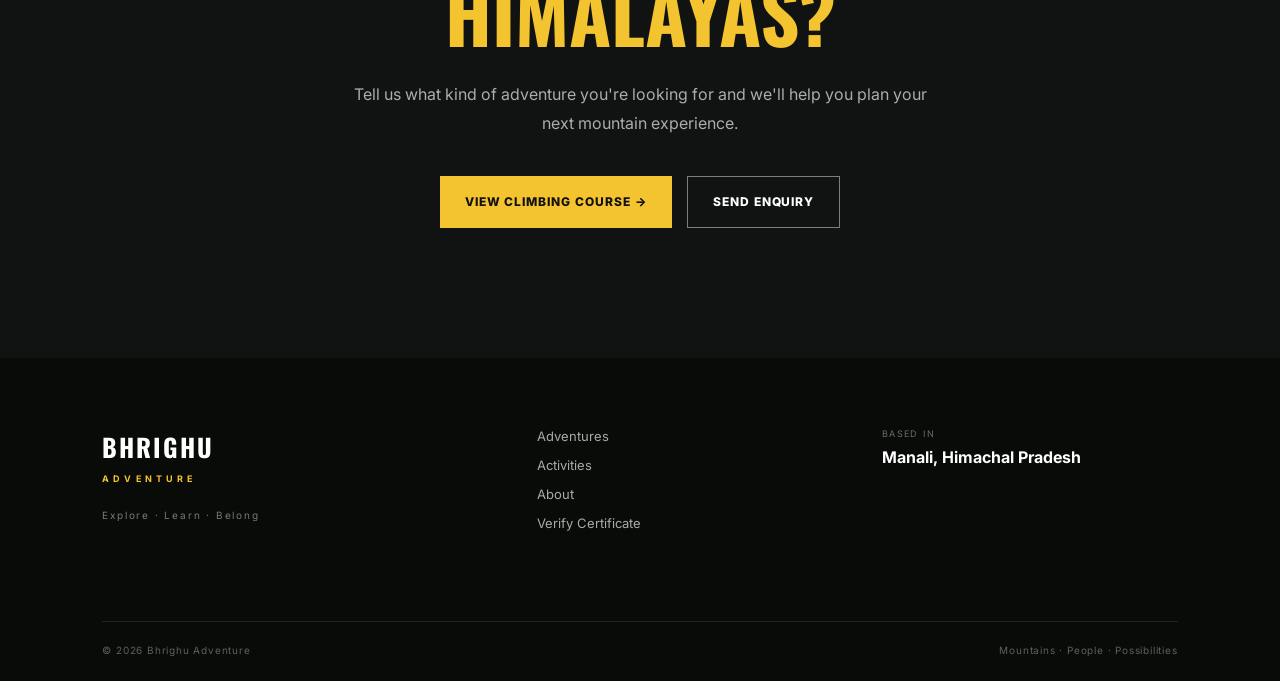
==== commit 7789dc8d: "Add Winter Adventures page and homepage link" ====
--- a/index.html
+++ b/index.html
@@ -615,11 +615,20 @@
         </article>
 
 
-        <article class="activity-card">
-            <span>04</span>
-            <h3>Ski & Snow</h3>
-            <p>Winter adventures around Manali.</p>
-        </article>
+        <a href="winter-adventures.html" class="activity-card activity-card-link">
+    <span>04</span>
+
+    <h3>Ski & Snow</h3>s
+
+    <p>
+        Skiing, snowboarding and winter mountain
+        experiences around Manali.
+    </p>
+
+    <div class="activity-explore">
+        Explore Winter →
+    </div>
+</a>
 
 
         <article class="activity-card">
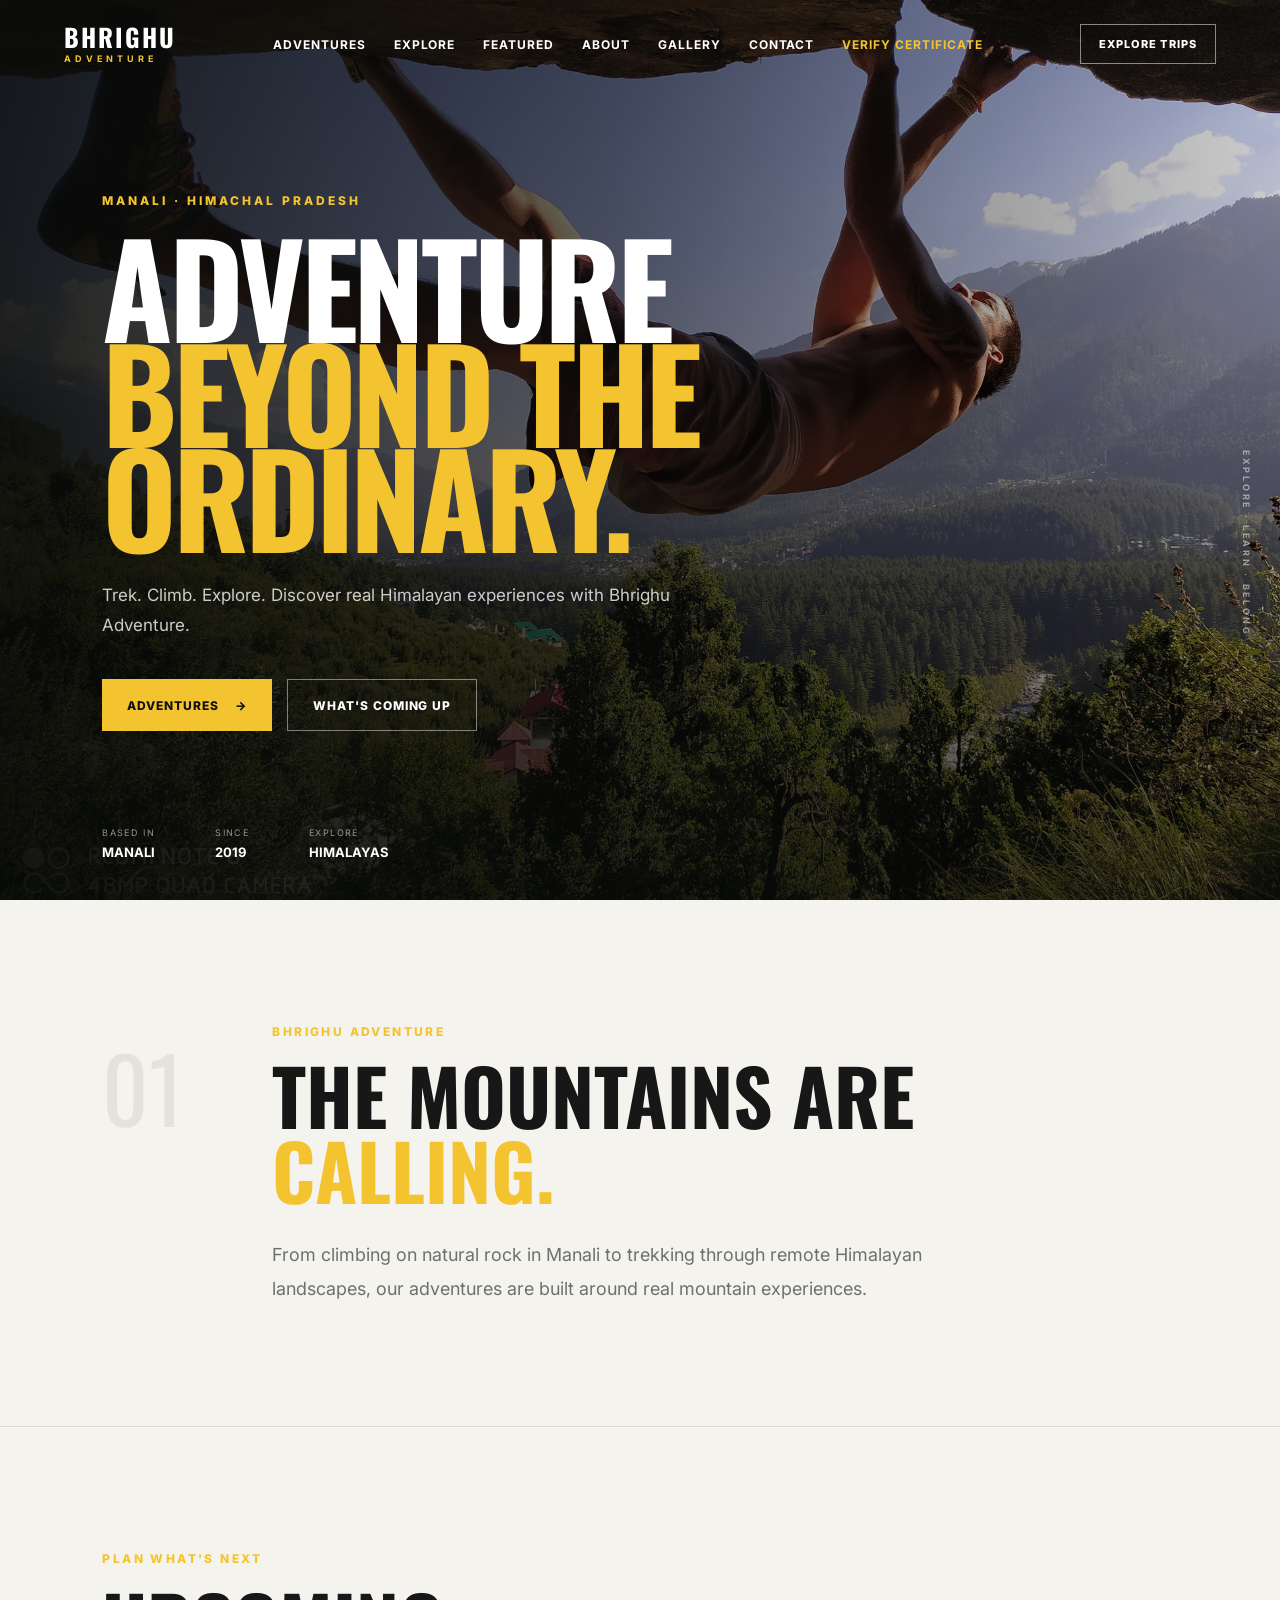
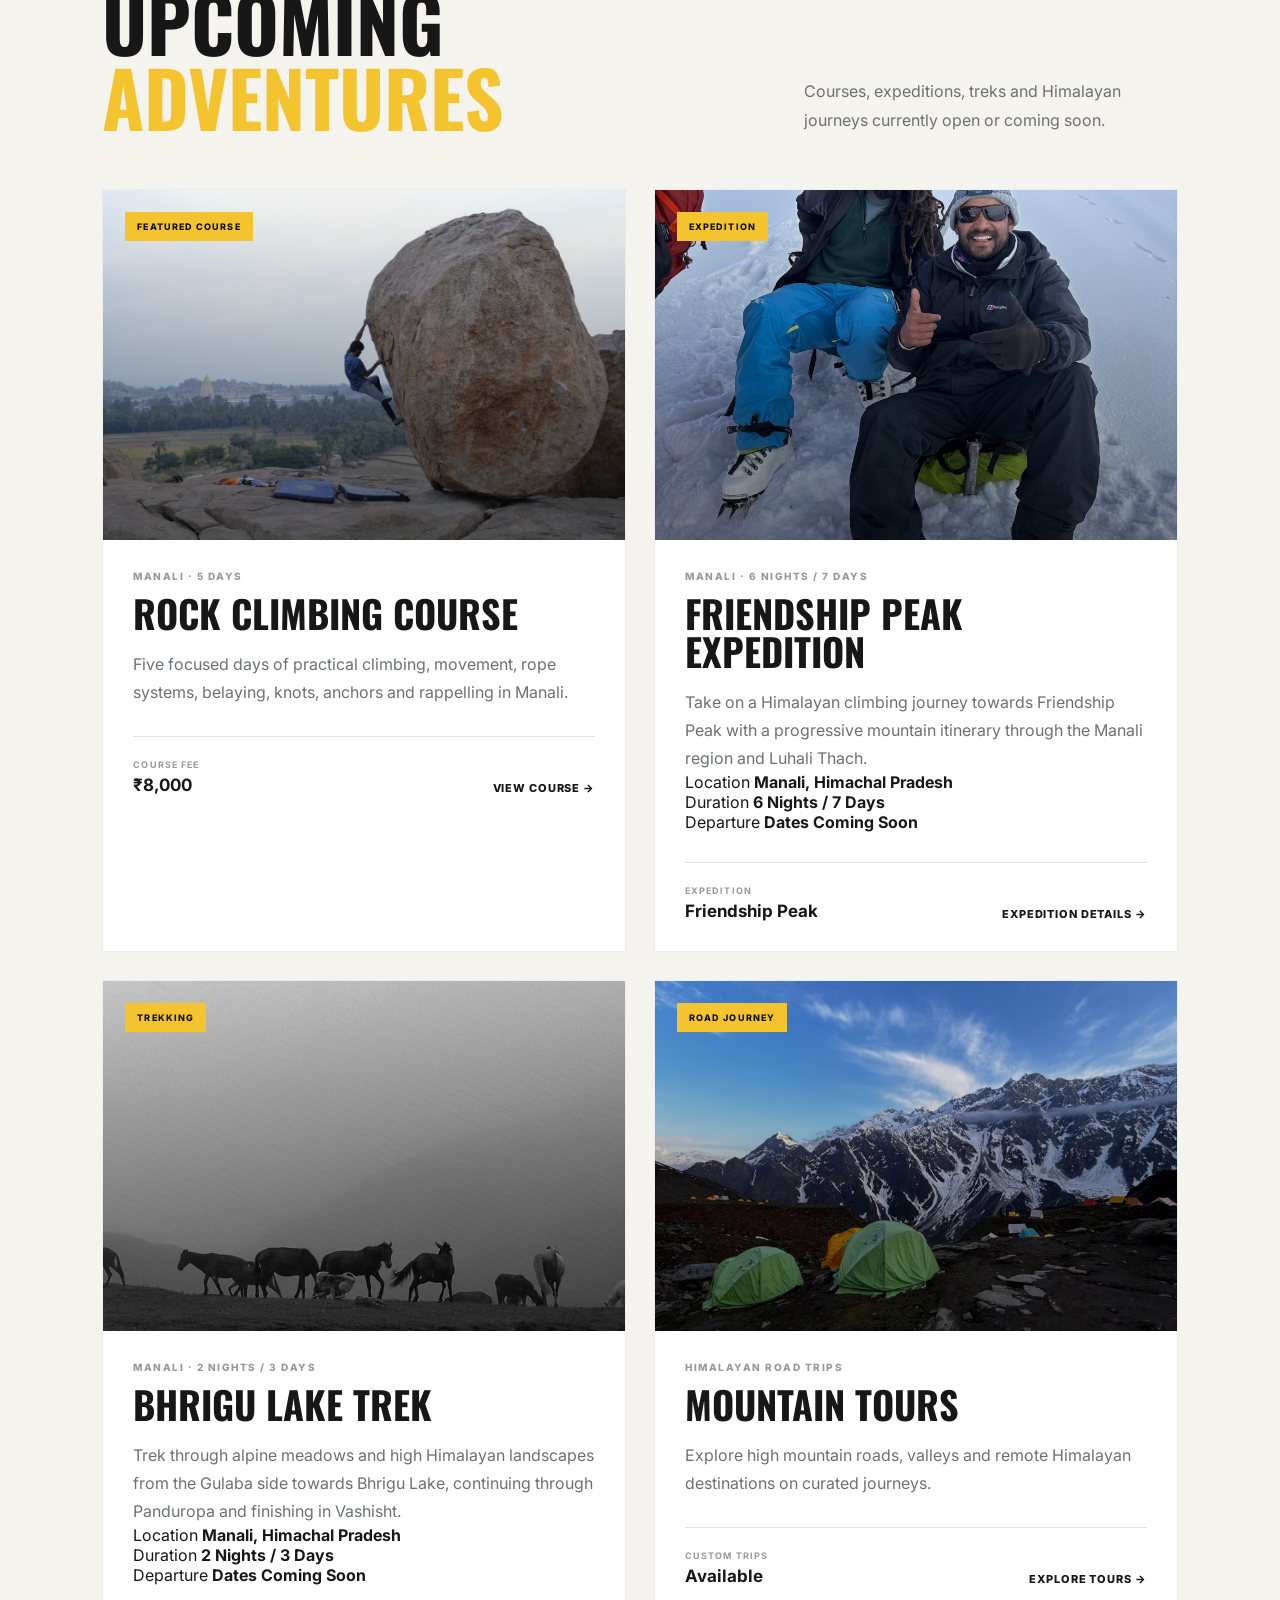
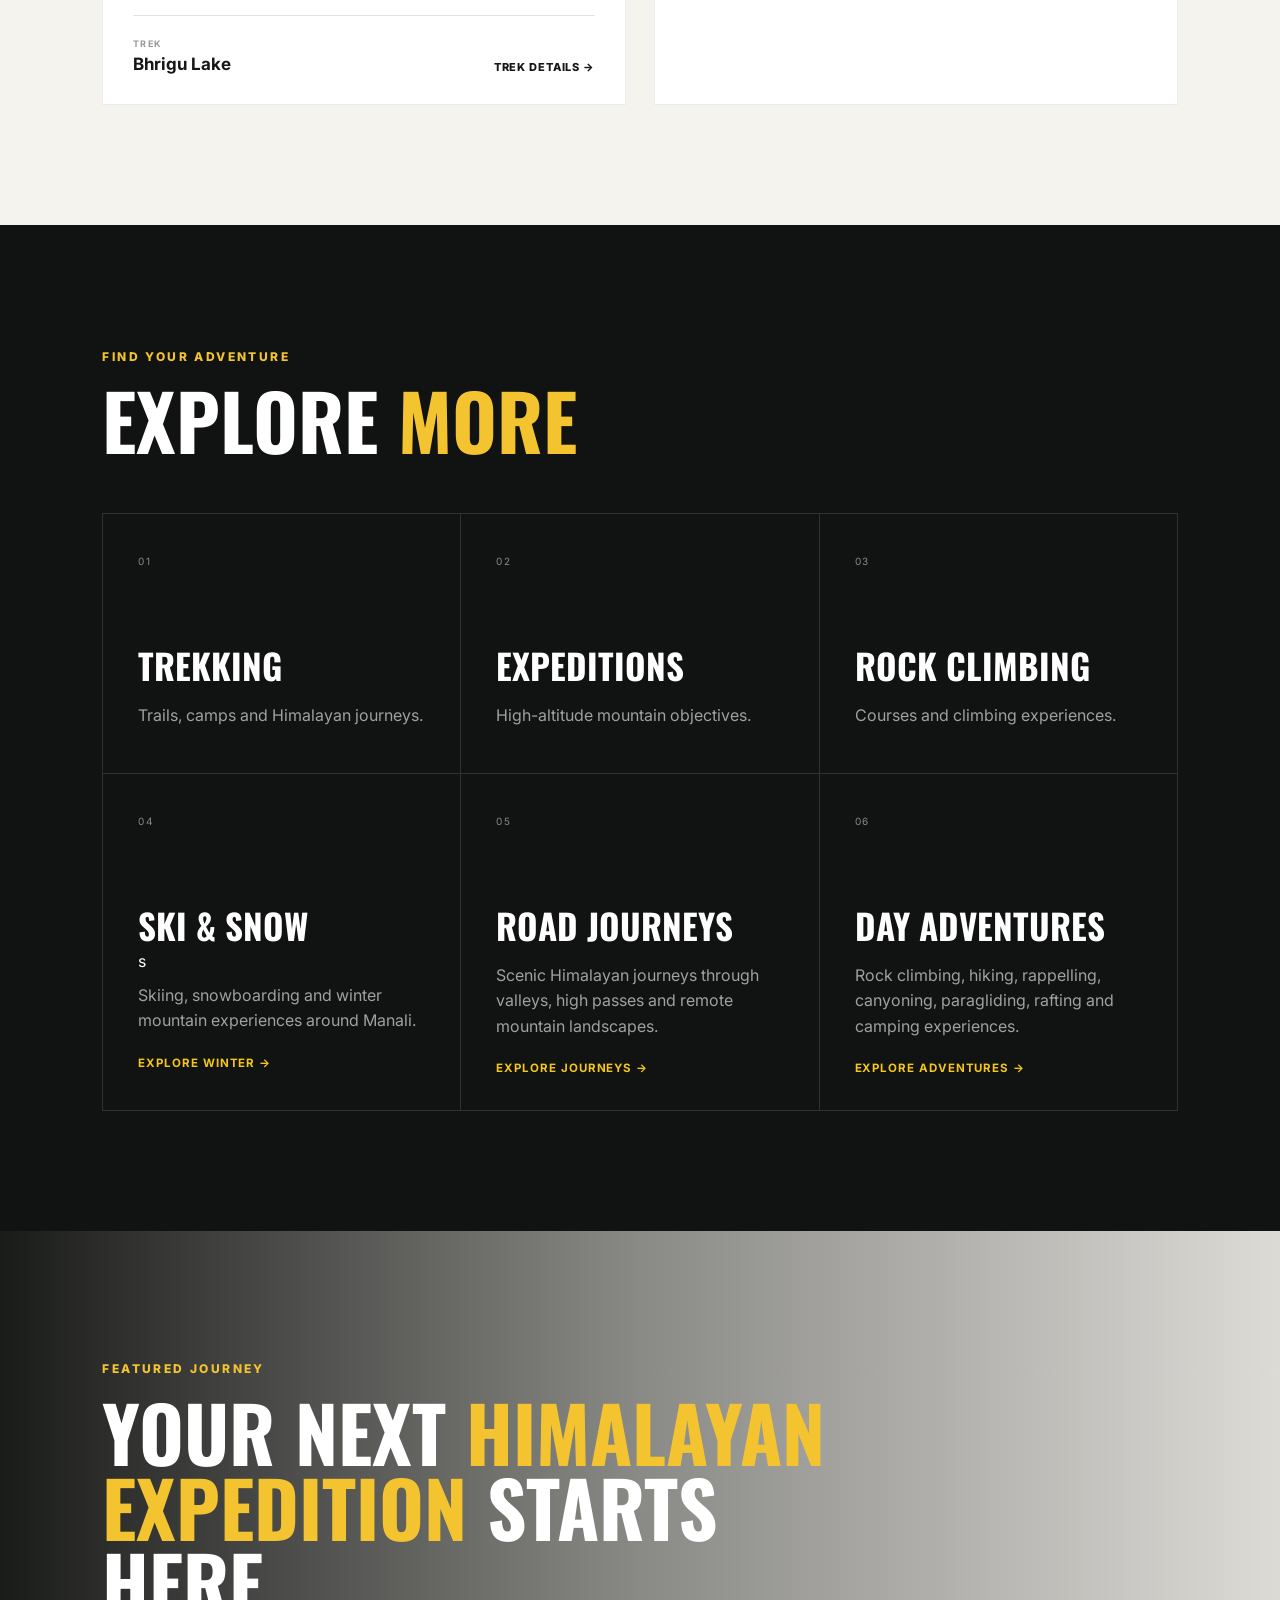
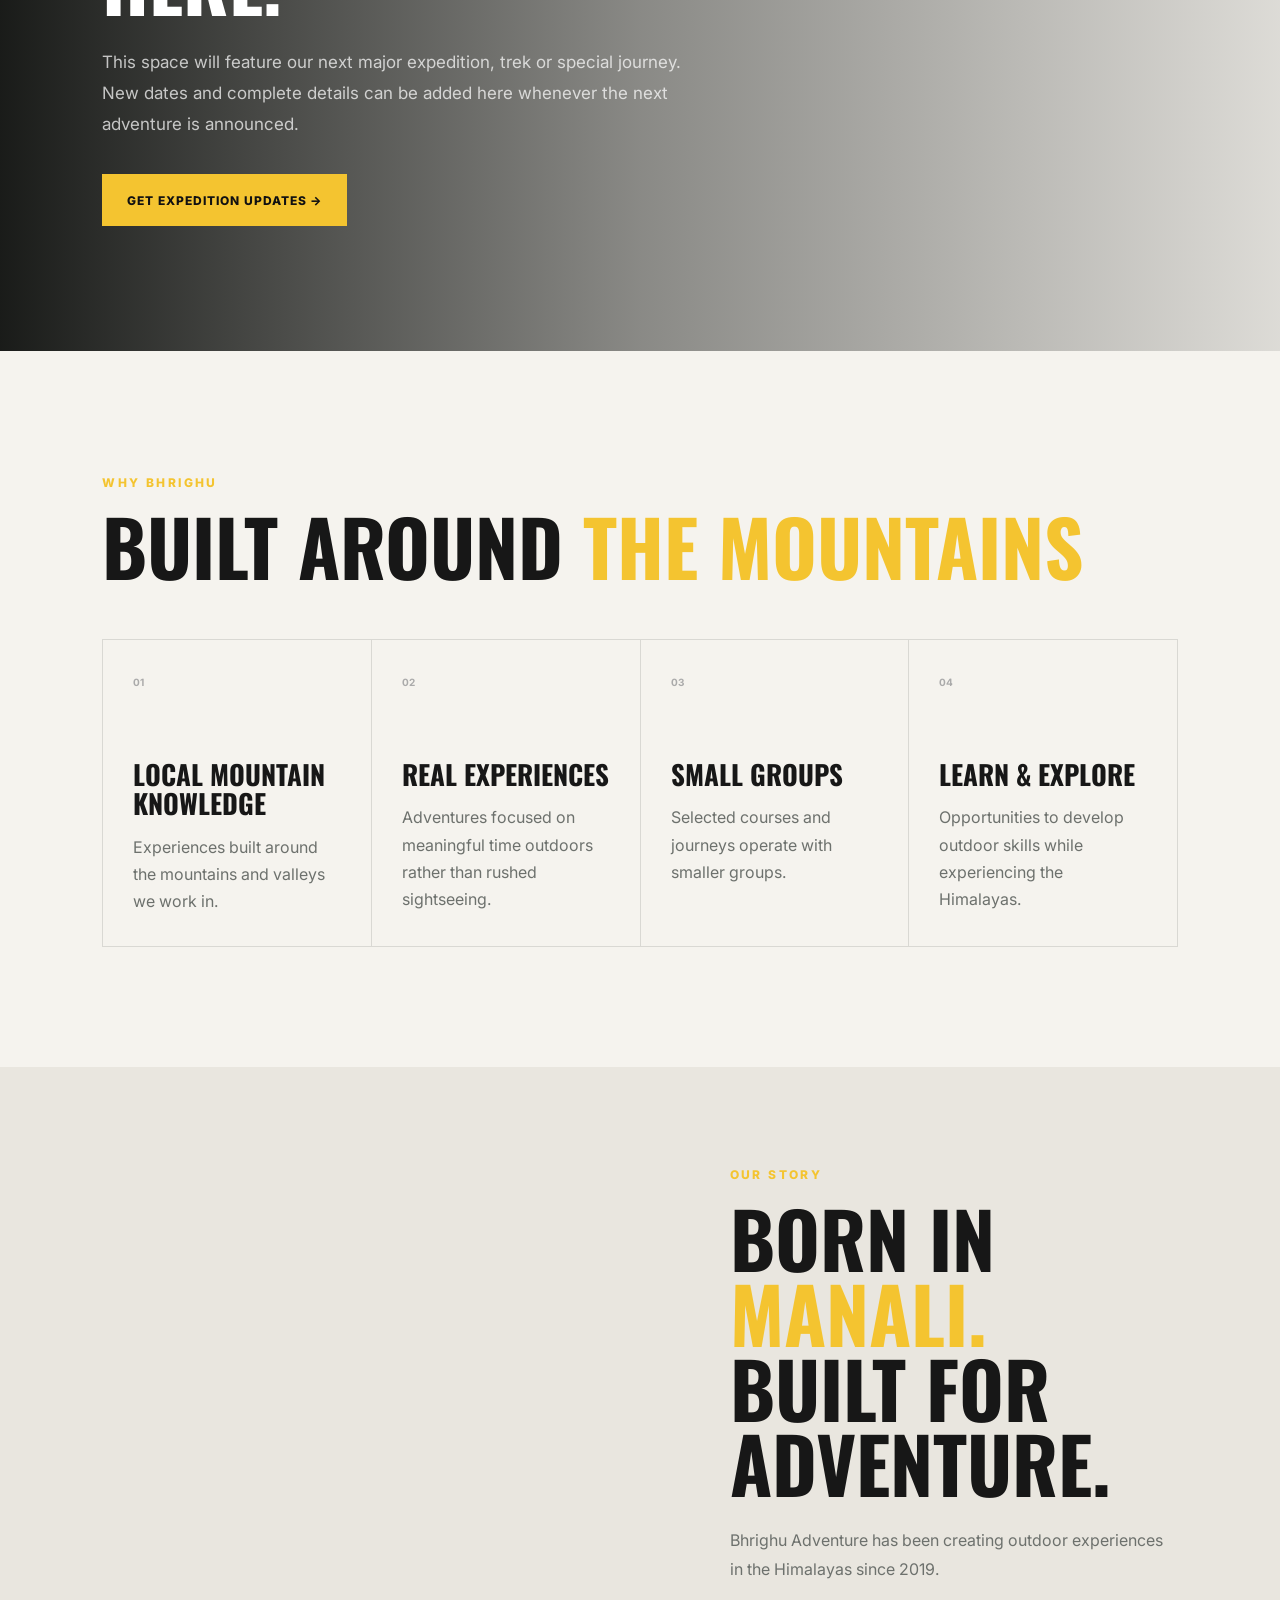
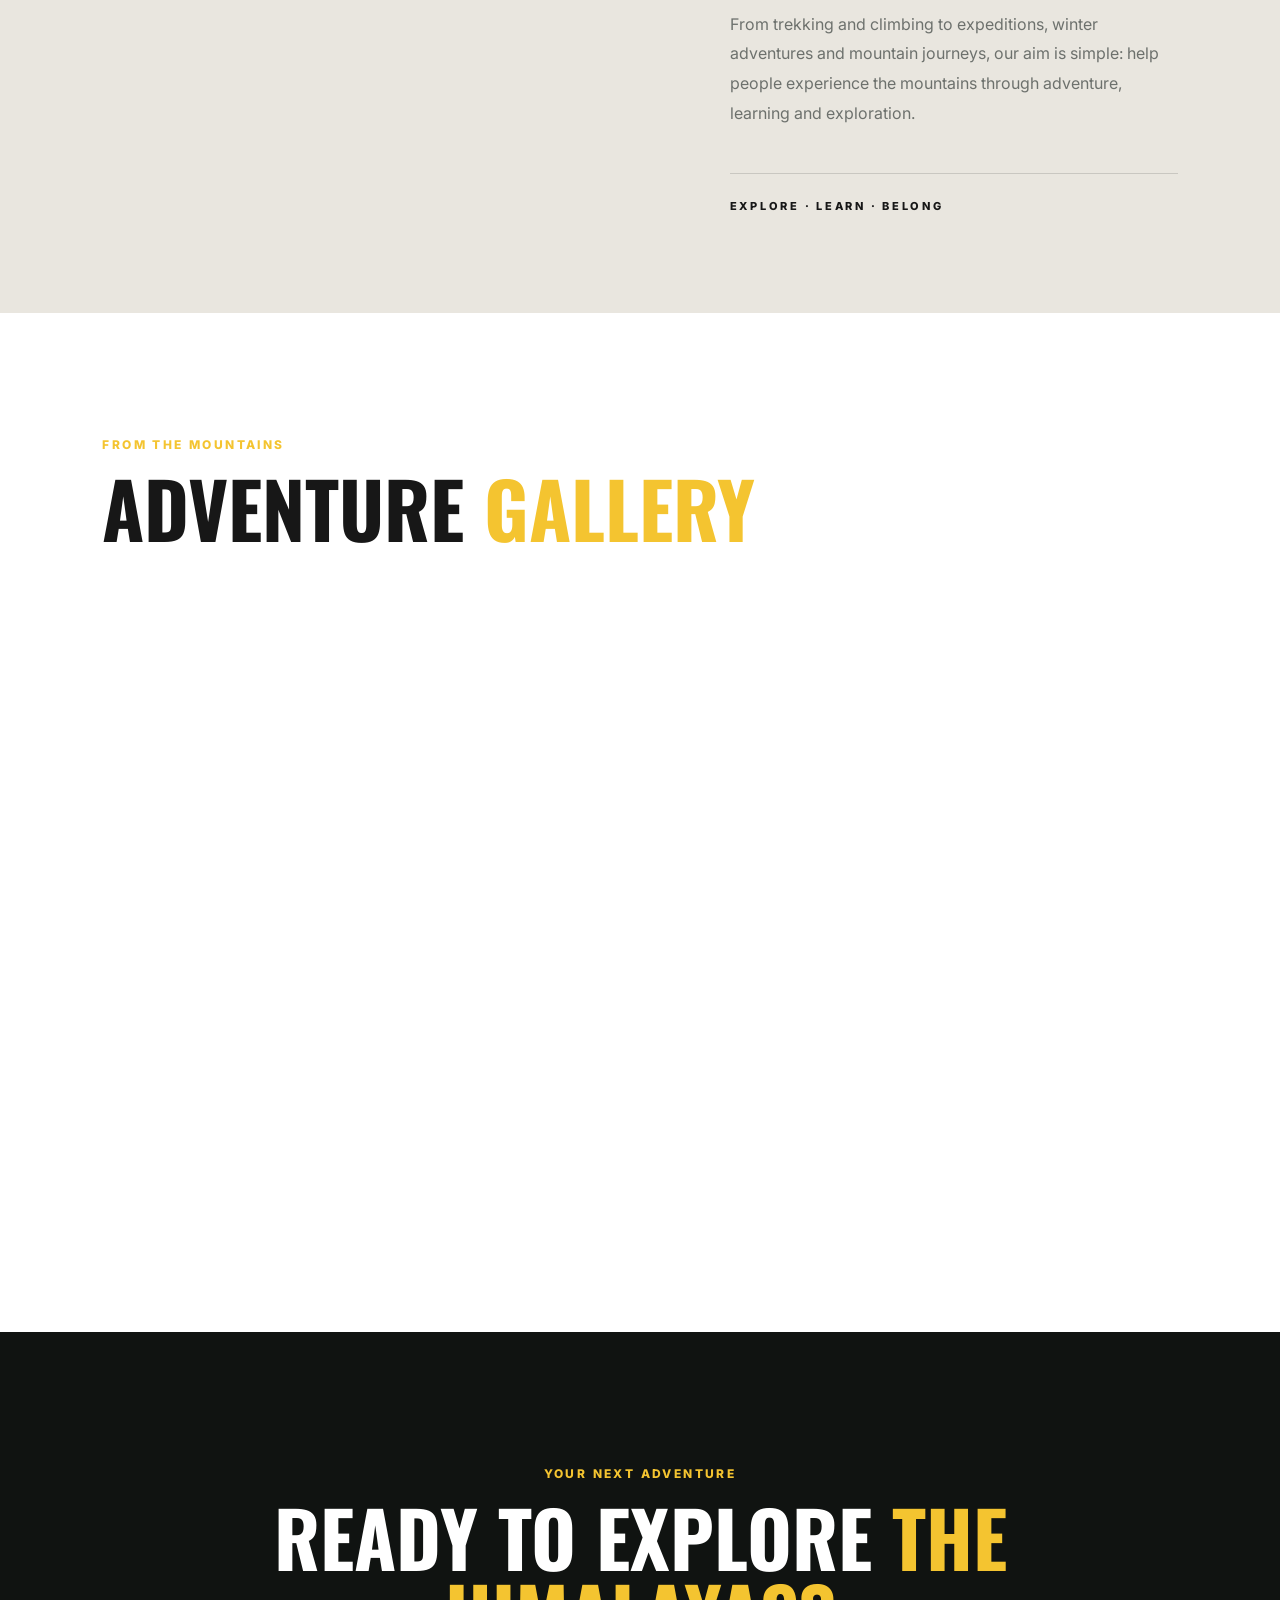
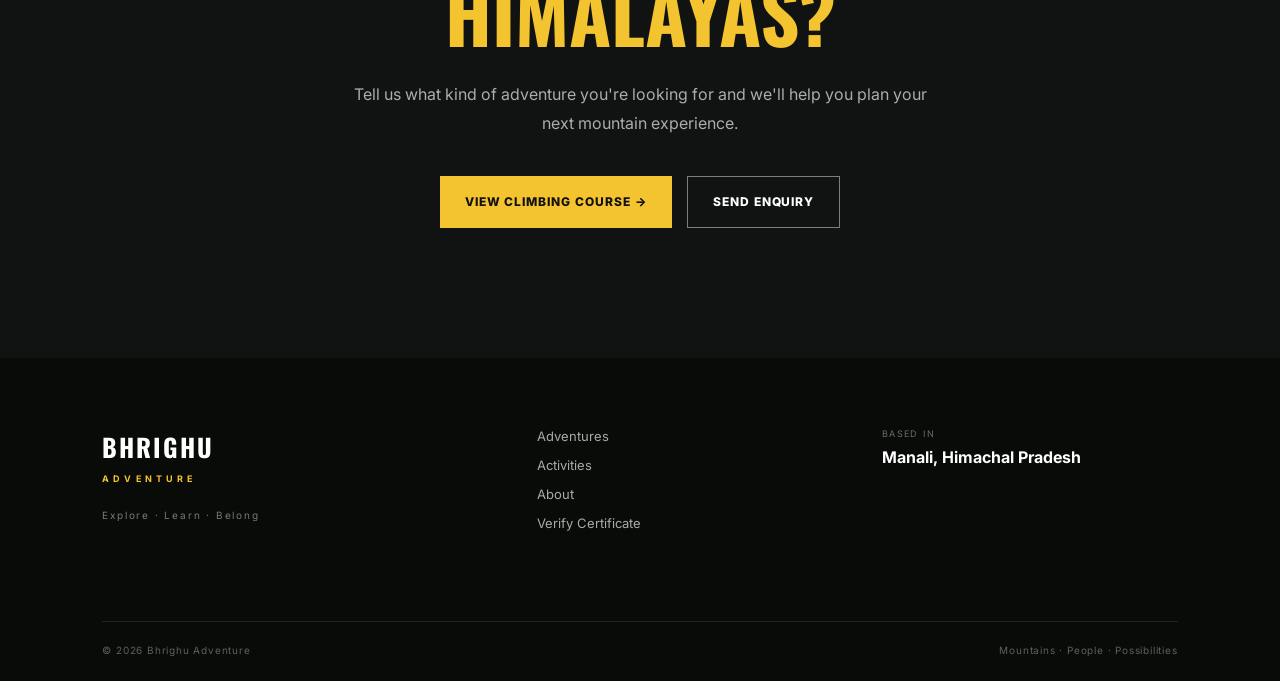
==== commit b8dbe213: "Link Road Journeys to Himalayan Tours" ====
--- a/index.html
+++ b/index.html
@@ -63,7 +63,7 @@
             Featured
         </a>
 
-        <a href="#about">
+        <a href="about.html">
             About
         </a>
 
@@ -631,11 +631,23 @@
 </a>
 
 
-        <article class="activity-card">
-            <span>05</span>
-            <h3>Road Journeys</h3>
-            <p>Explore remote Himalayan valleys.</p>
-        </article>
+        <a href="himalayan-tours.html"
+   class="activity-card activity-card-link">
+
+    <span>05</span>
+
+    <h3>Road Journeys</h3>
+
+    <p>
+        Scenic Himalayan journeys through valleys,
+        high passes and remote mountain landscapes.
+    </p>
+
+    <div class="activity-explore">
+        Explore Journeys →
+    </div>
+
+</a>
 
 
         <a href="outdoor-adventures.html" class="activity-card activity-card-link">
@@ -964,7 +976,7 @@
             Activities
         </a>
 
-        <a href="#about">
+        <a href="about.html">
             About
         </a>
 
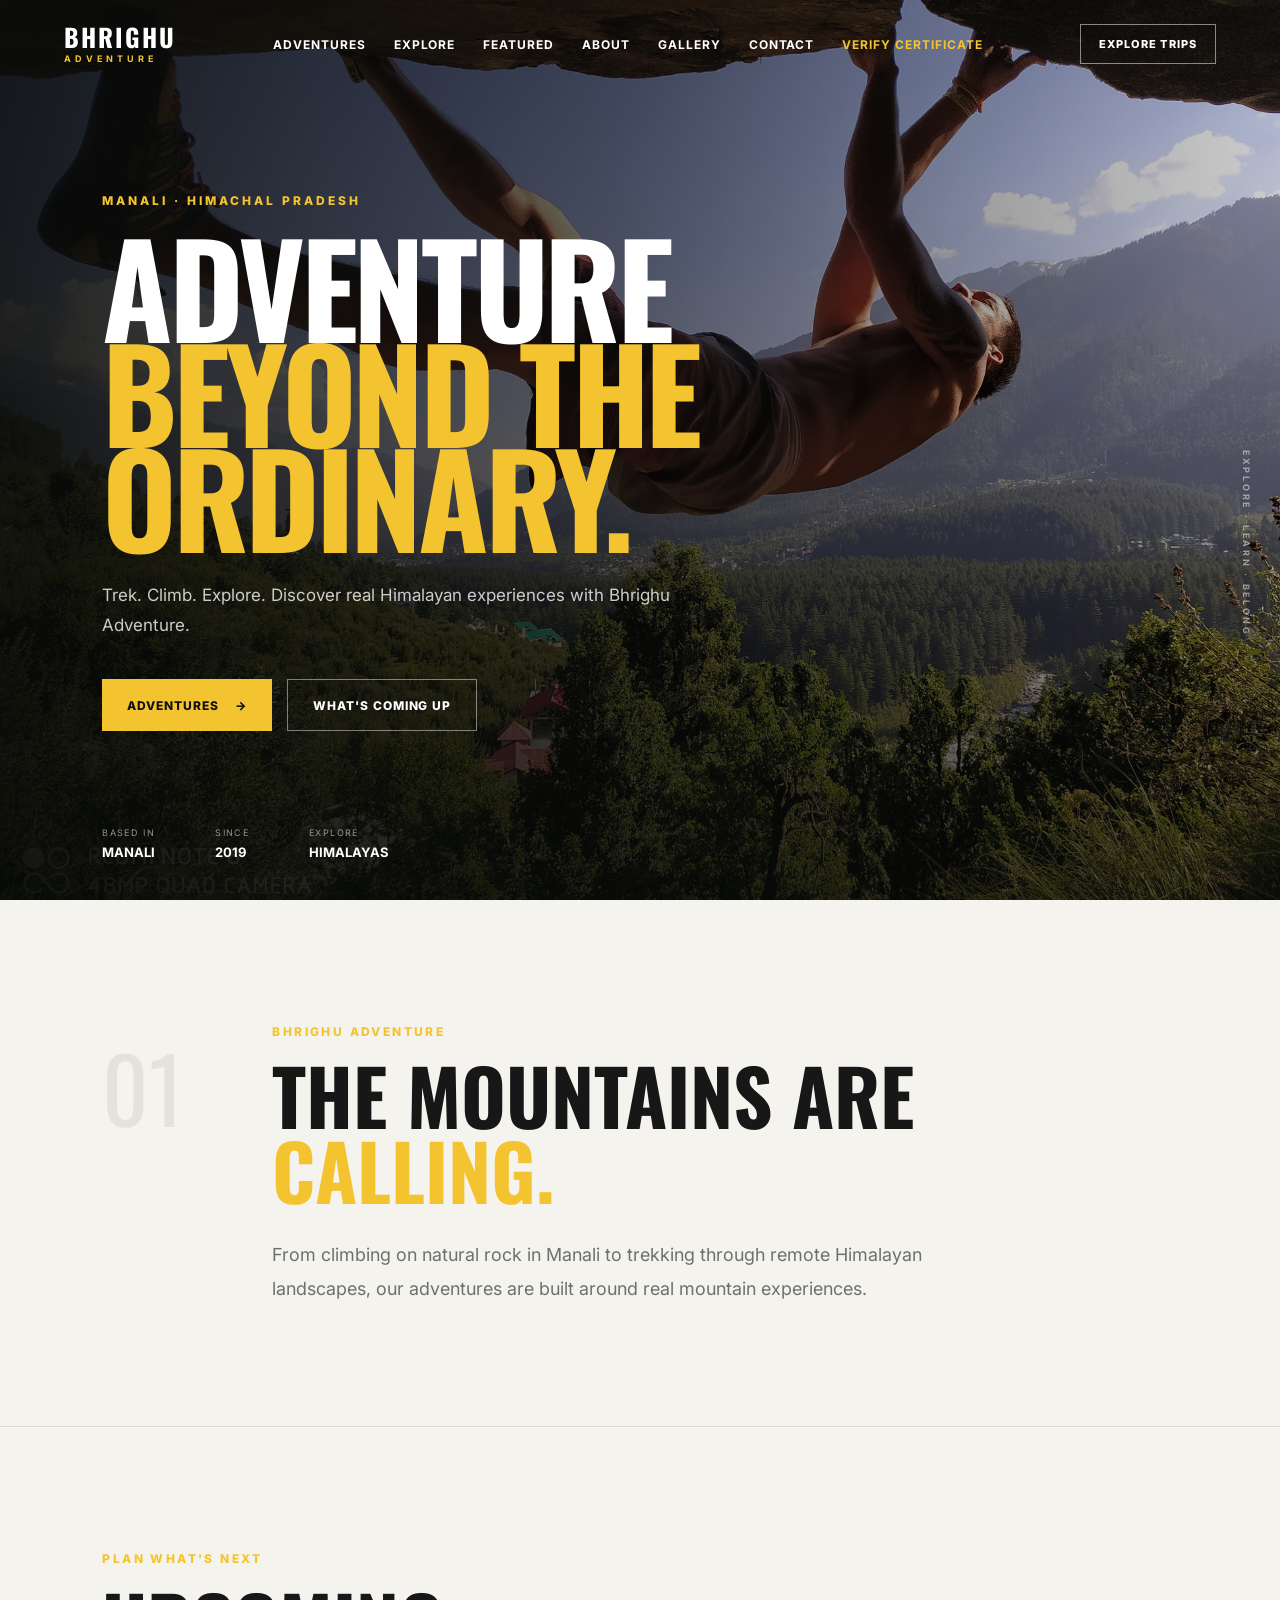
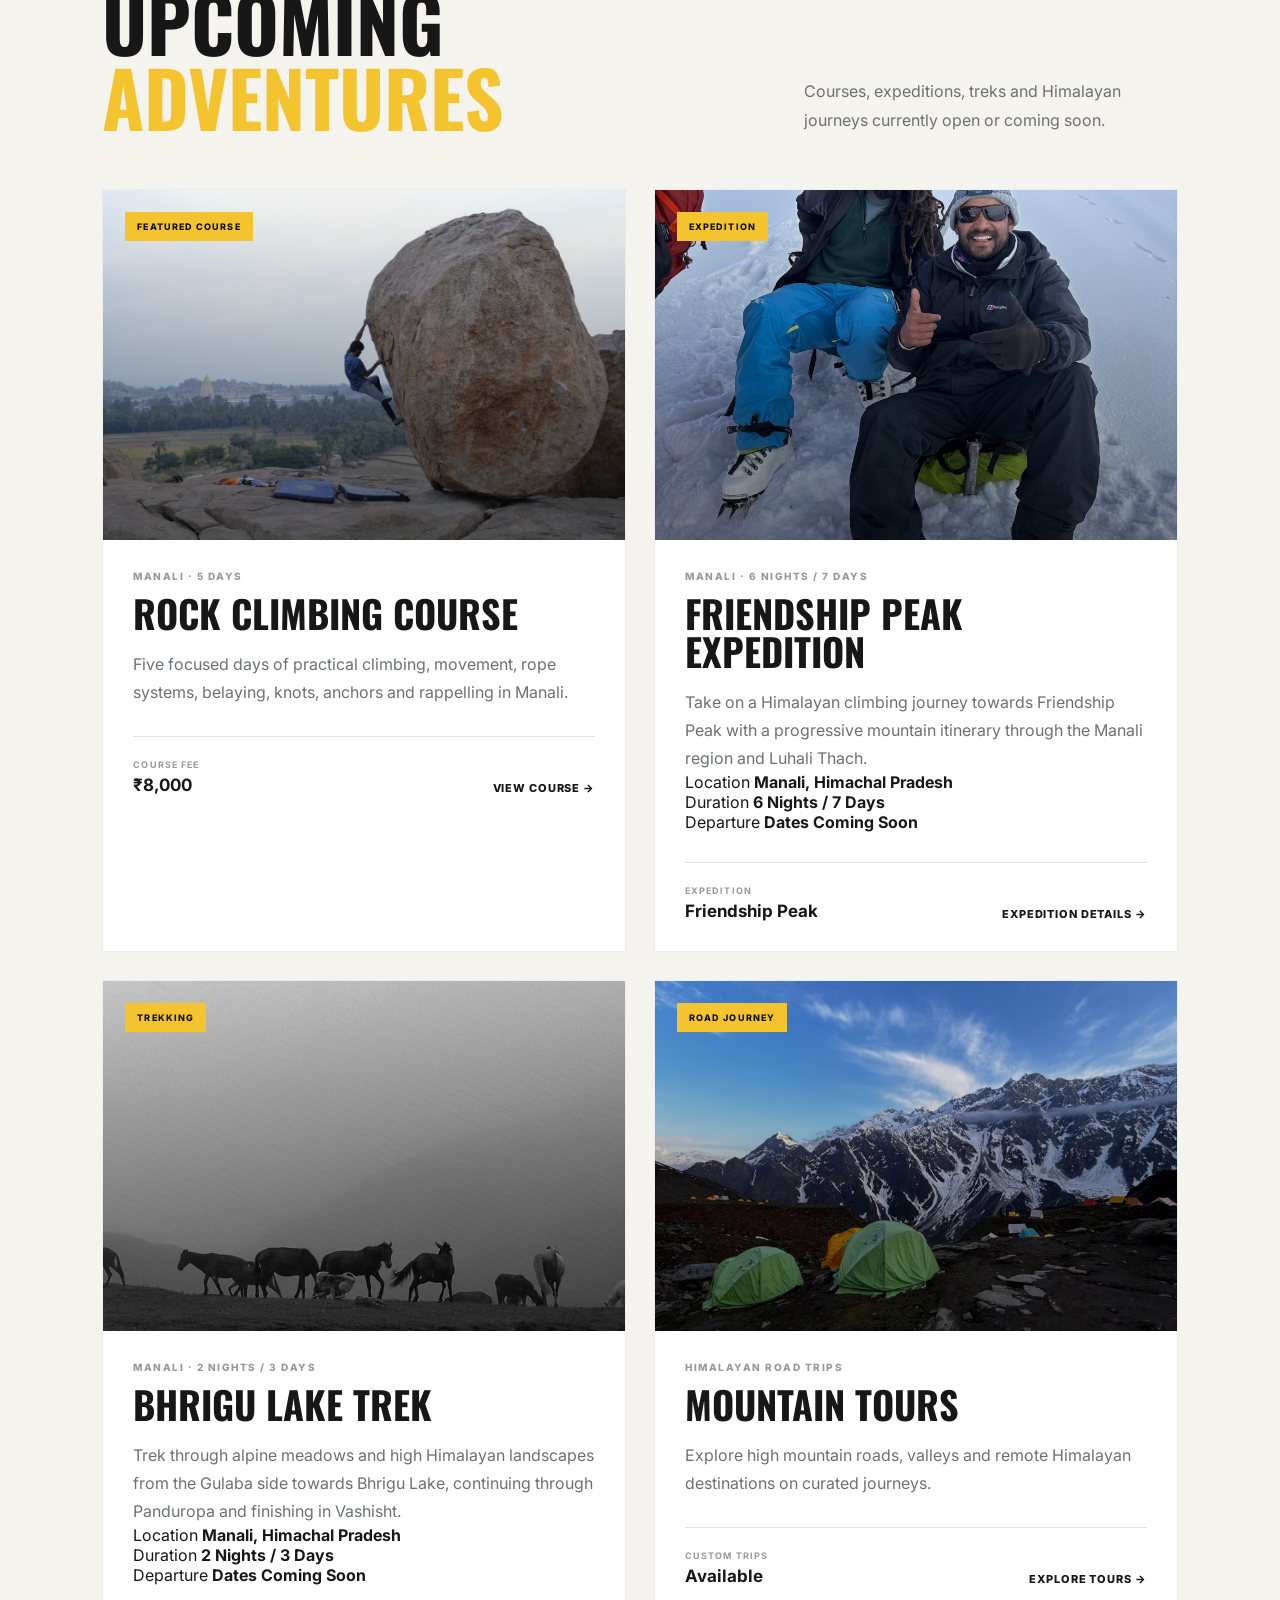
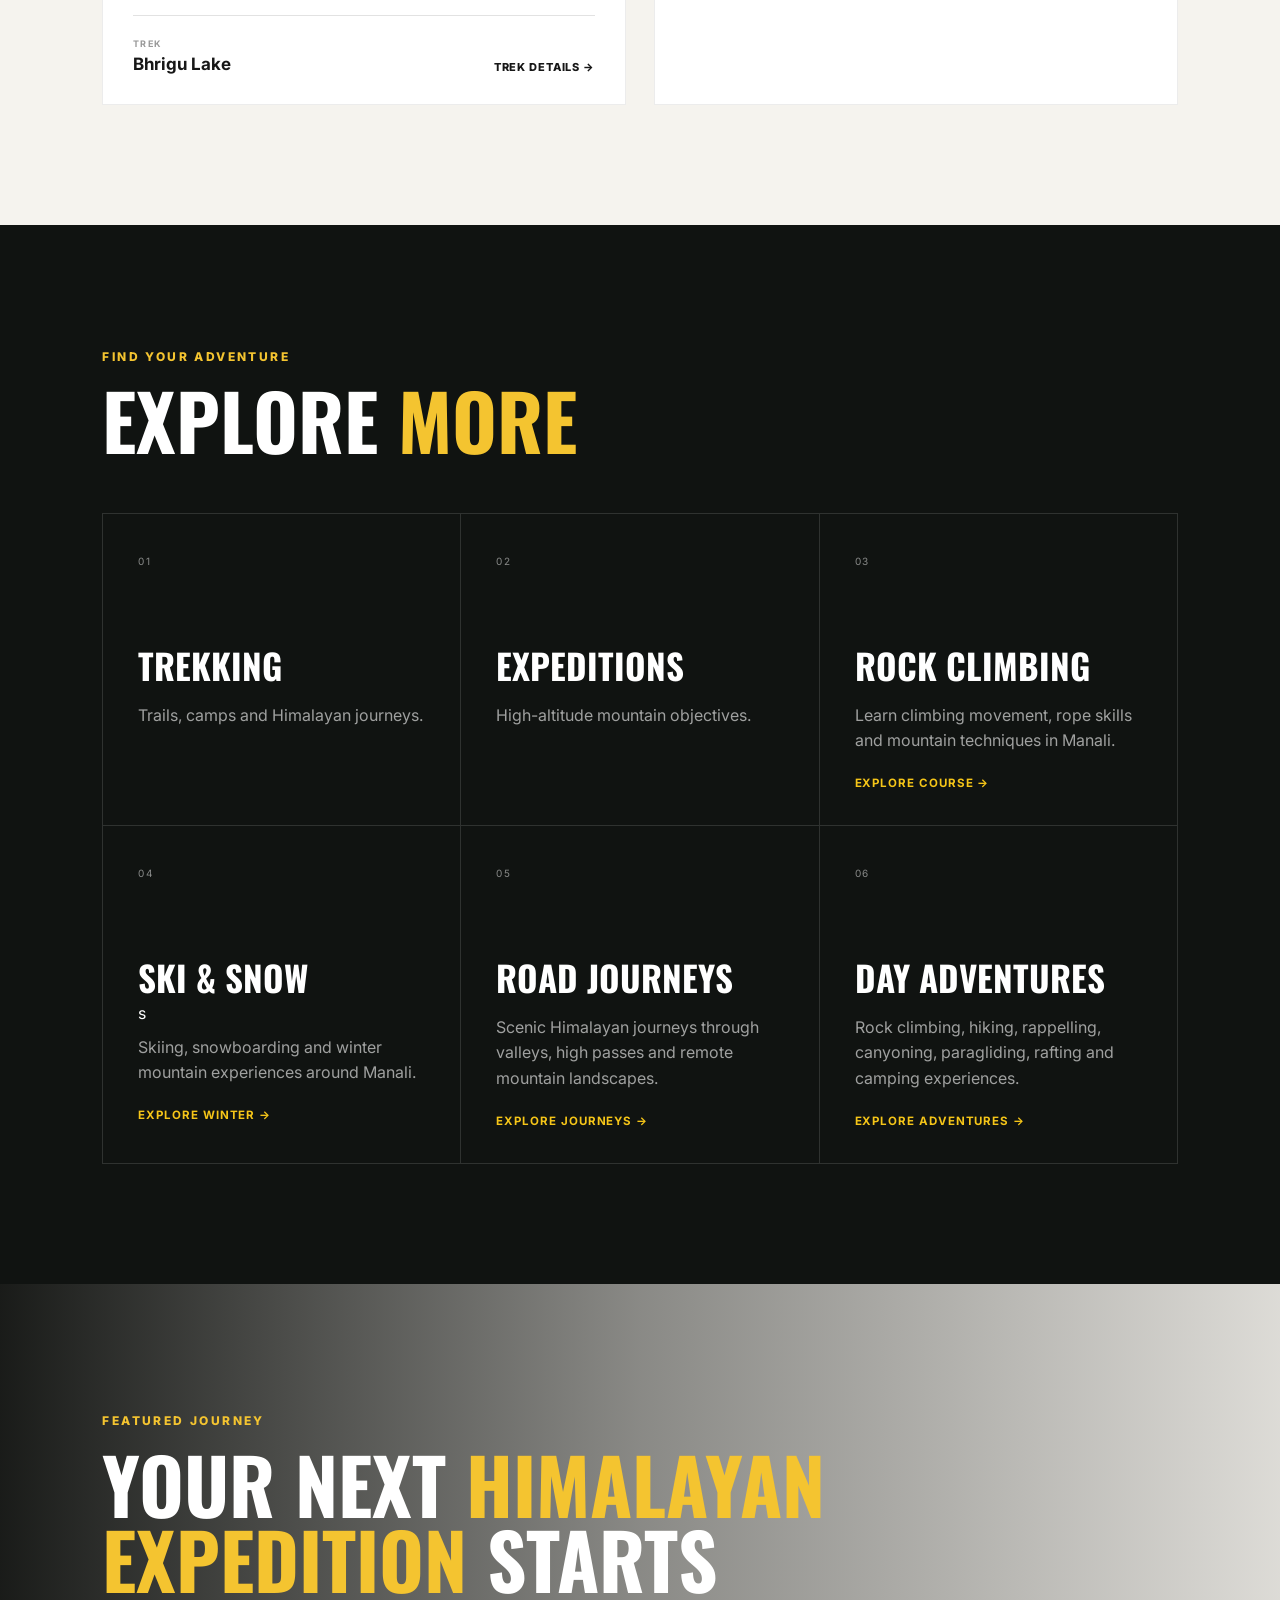
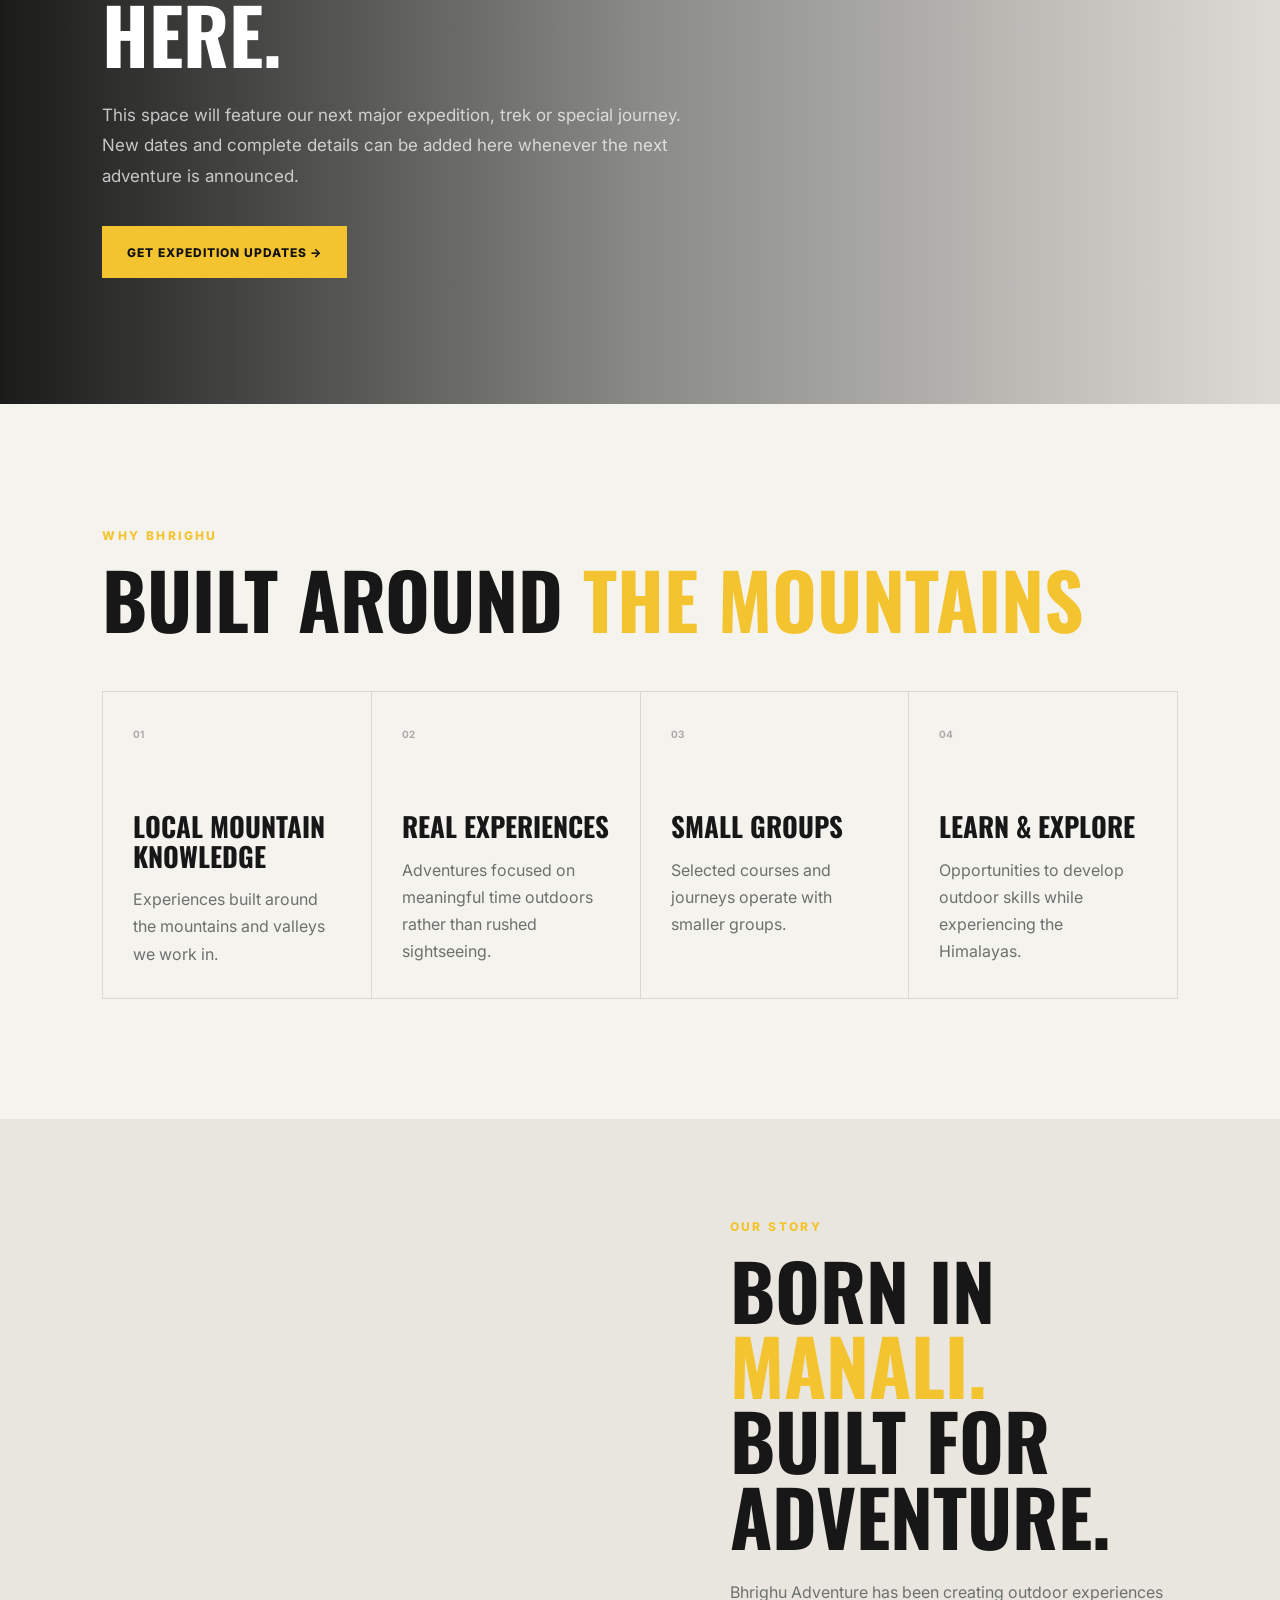
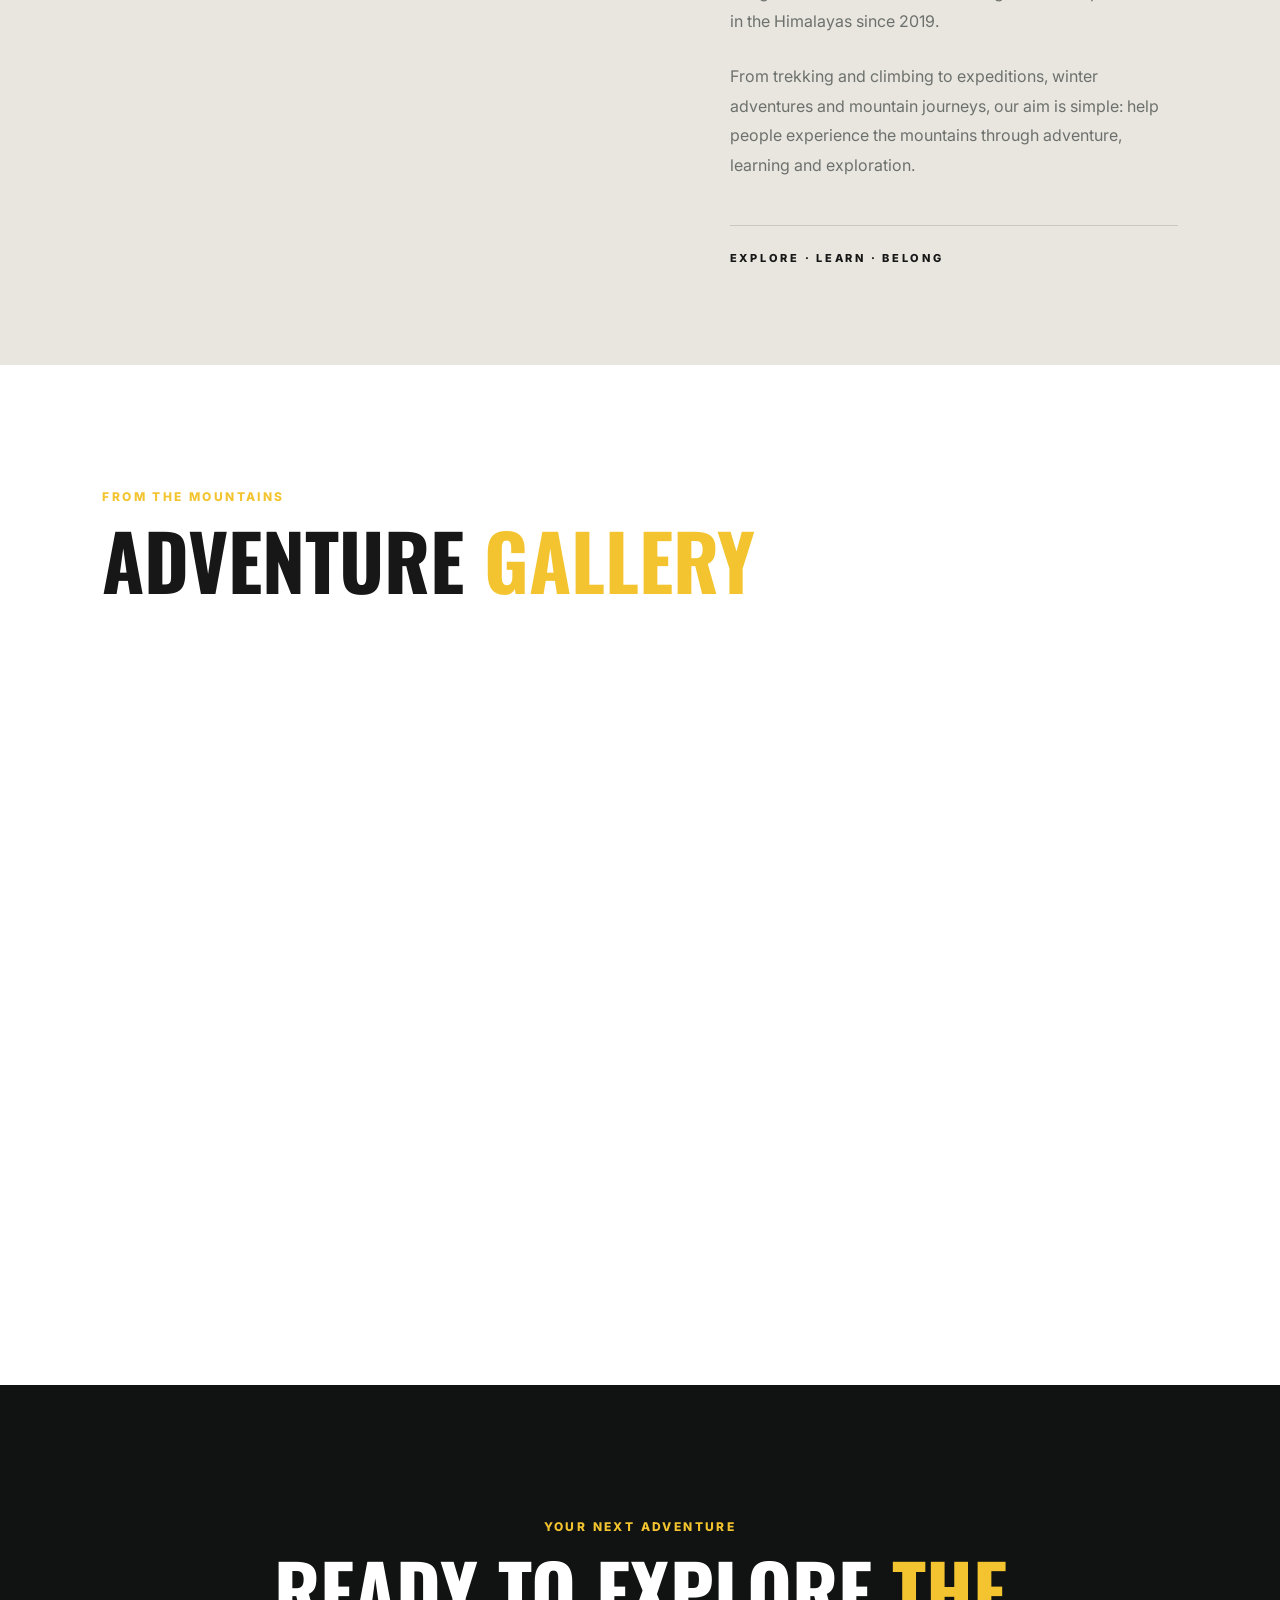
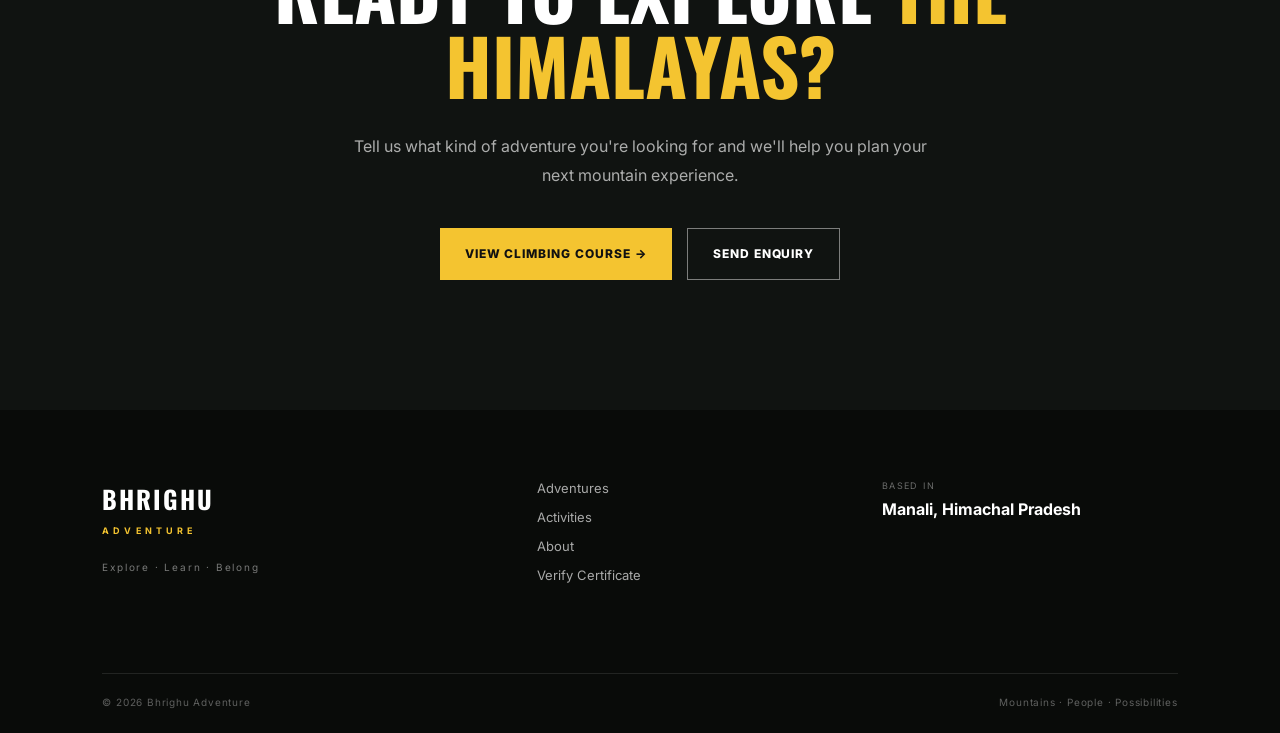
==== commit 99f44199: "Update rock climbing course page and activity card" ====
--- a/index.html
+++ b/index.html
@@ -608,11 +608,23 @@
         </article>
 
 
-        <article class="activity-card">
-            <span>03</span>
-            <h3>Rock Climbing</h3>
-            <p>Courses and climbing experiences.</p>
-        </article>
+        <a href="rock-climbing-course.html"
+   class="activity-card activity-card-link">
+
+    <span>03</span>
+
+    <h3>Rock Climbing</h3>
+
+    <p>
+        Learn climbing movement, rope skills and
+        mountain techniques in Manali.
+    </p>
+
+    <div class="activity-explore">
+        Explore Course →
+    </div>
+
+</a>
 
 
         <a href="winter-adventures.html" class="activity-card activity-card-link">
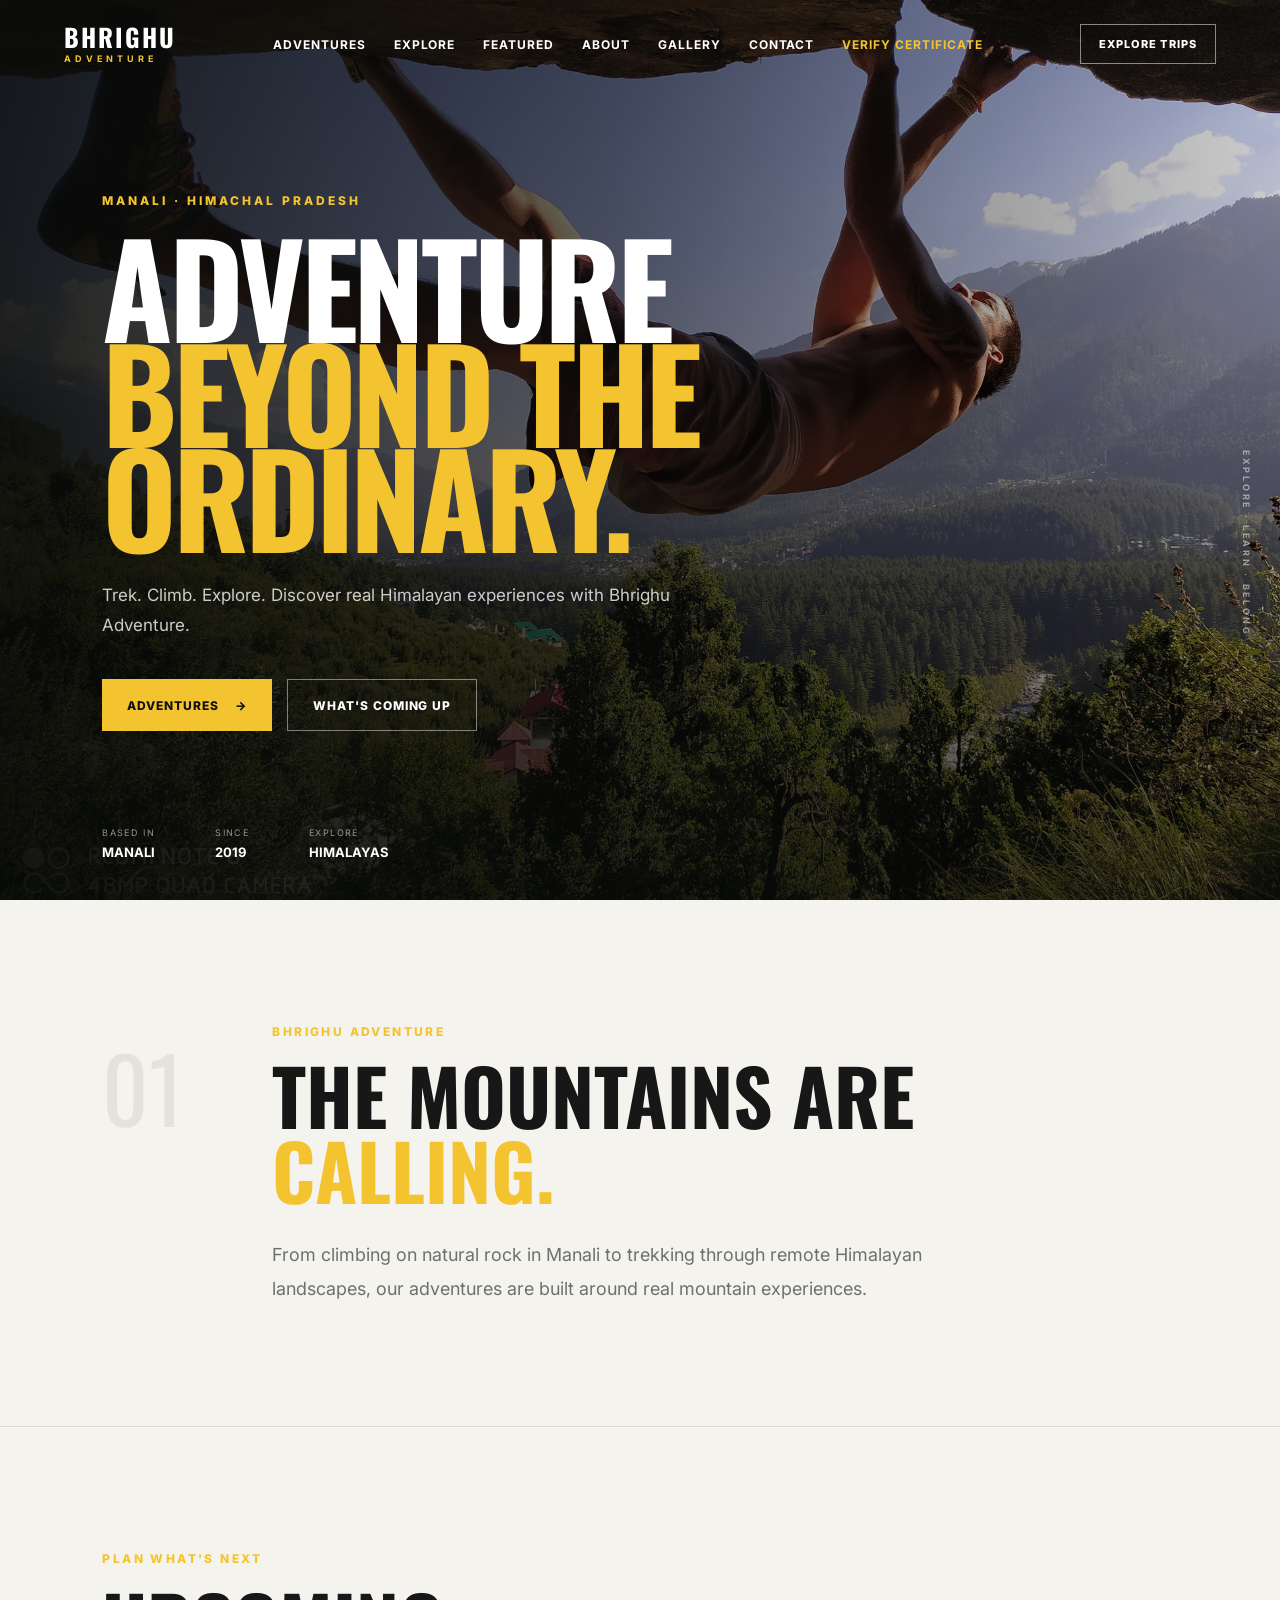
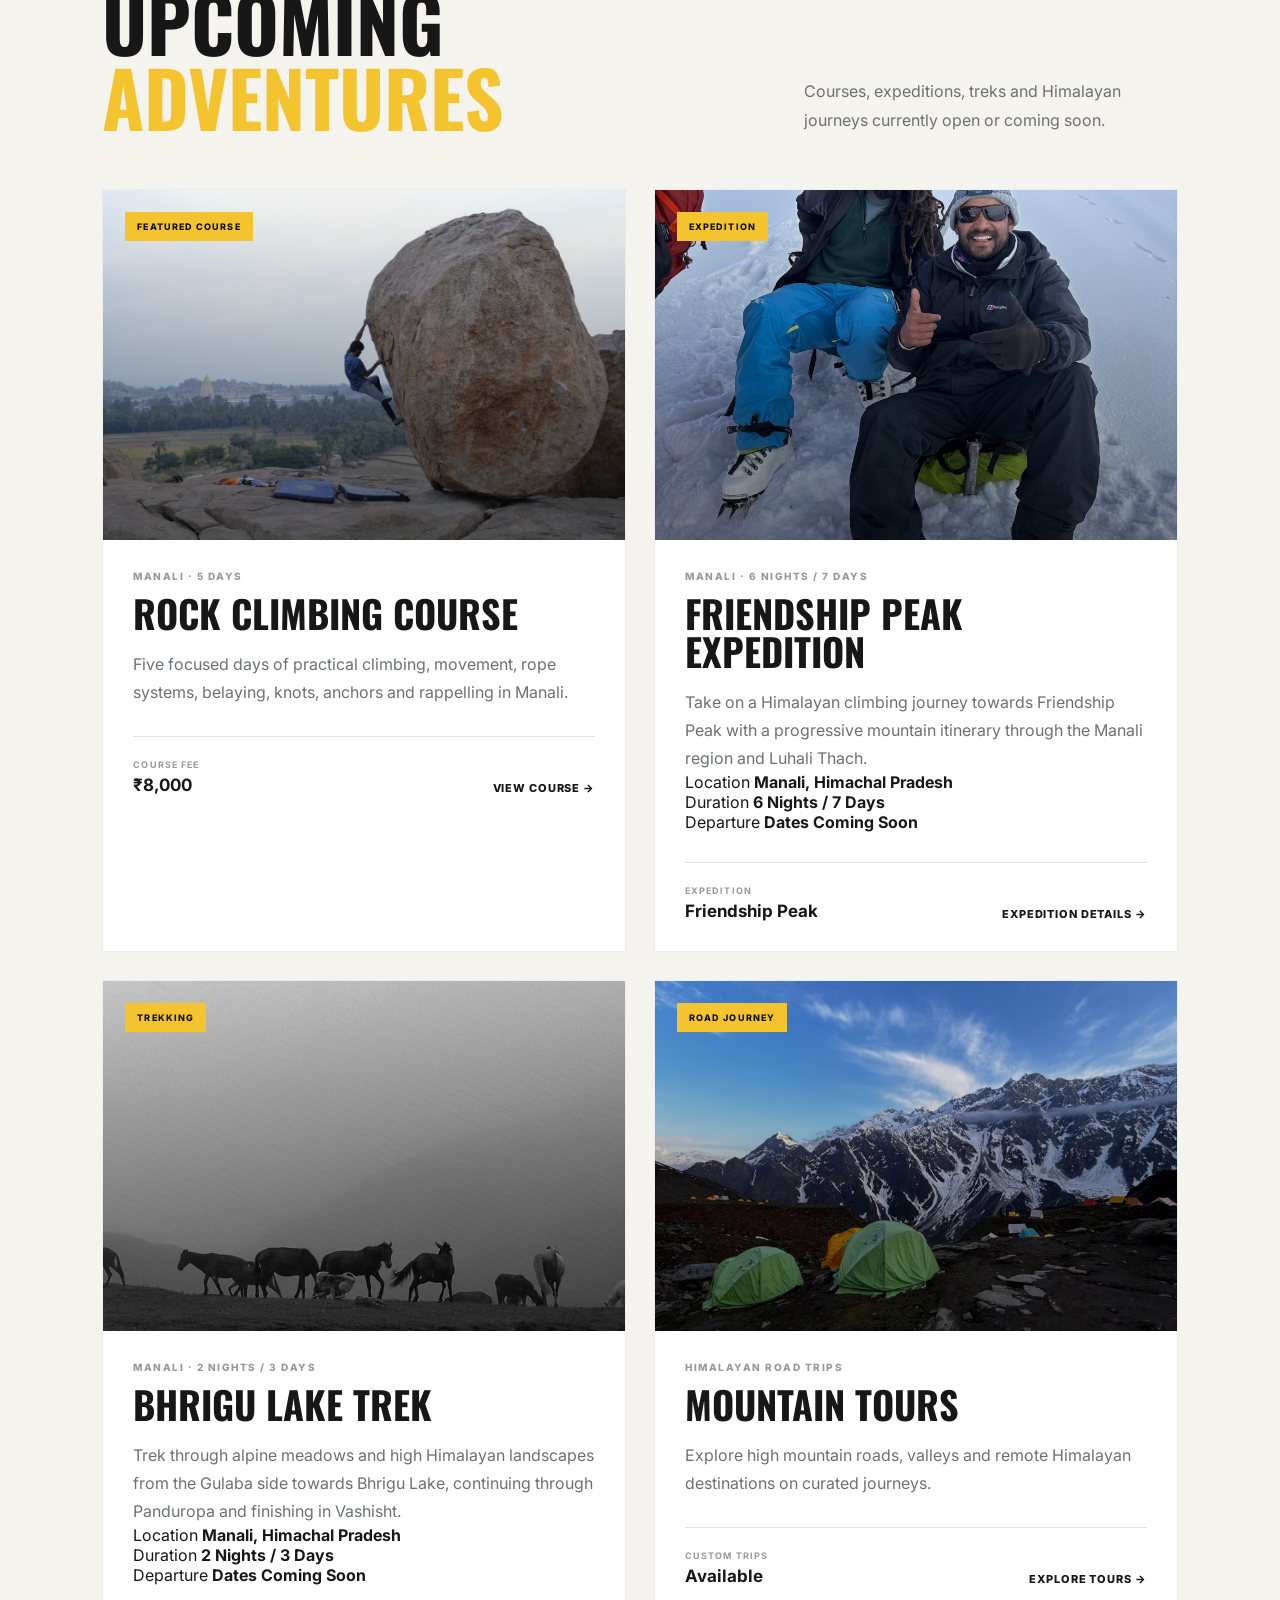
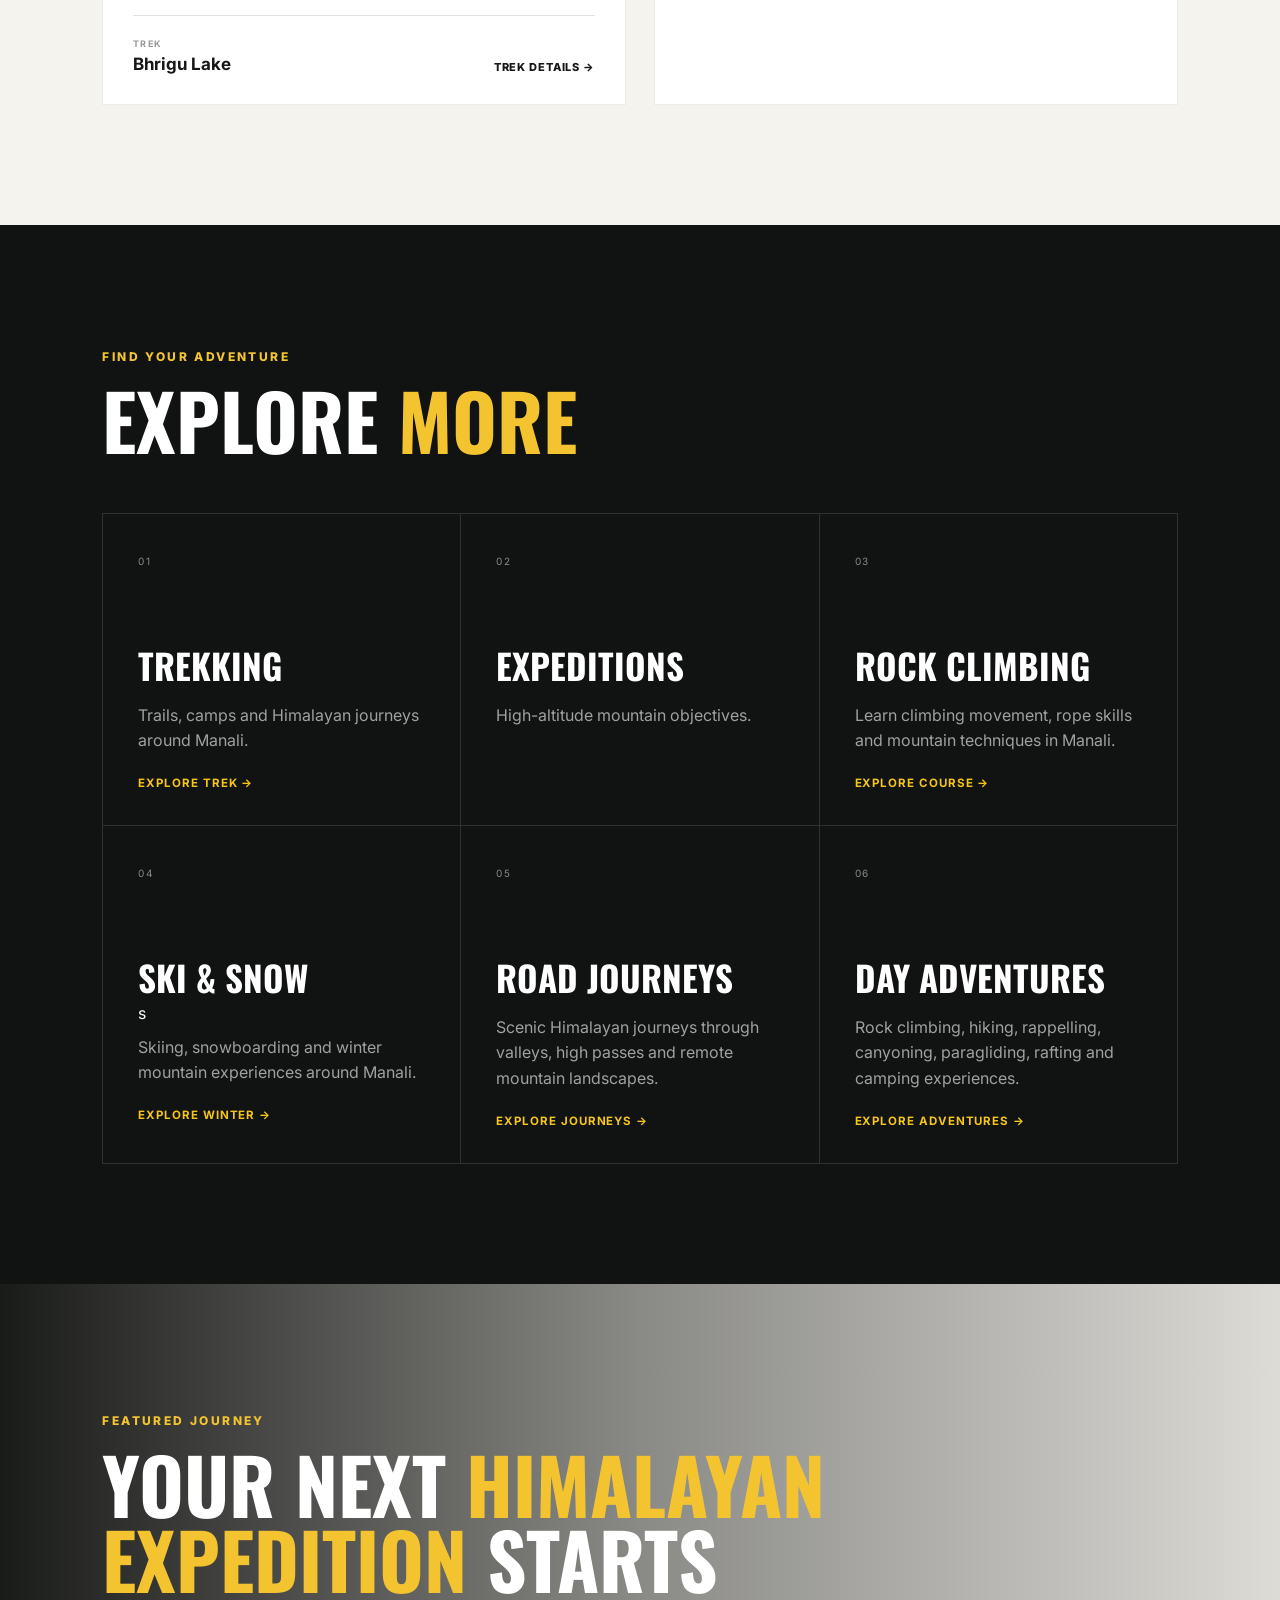
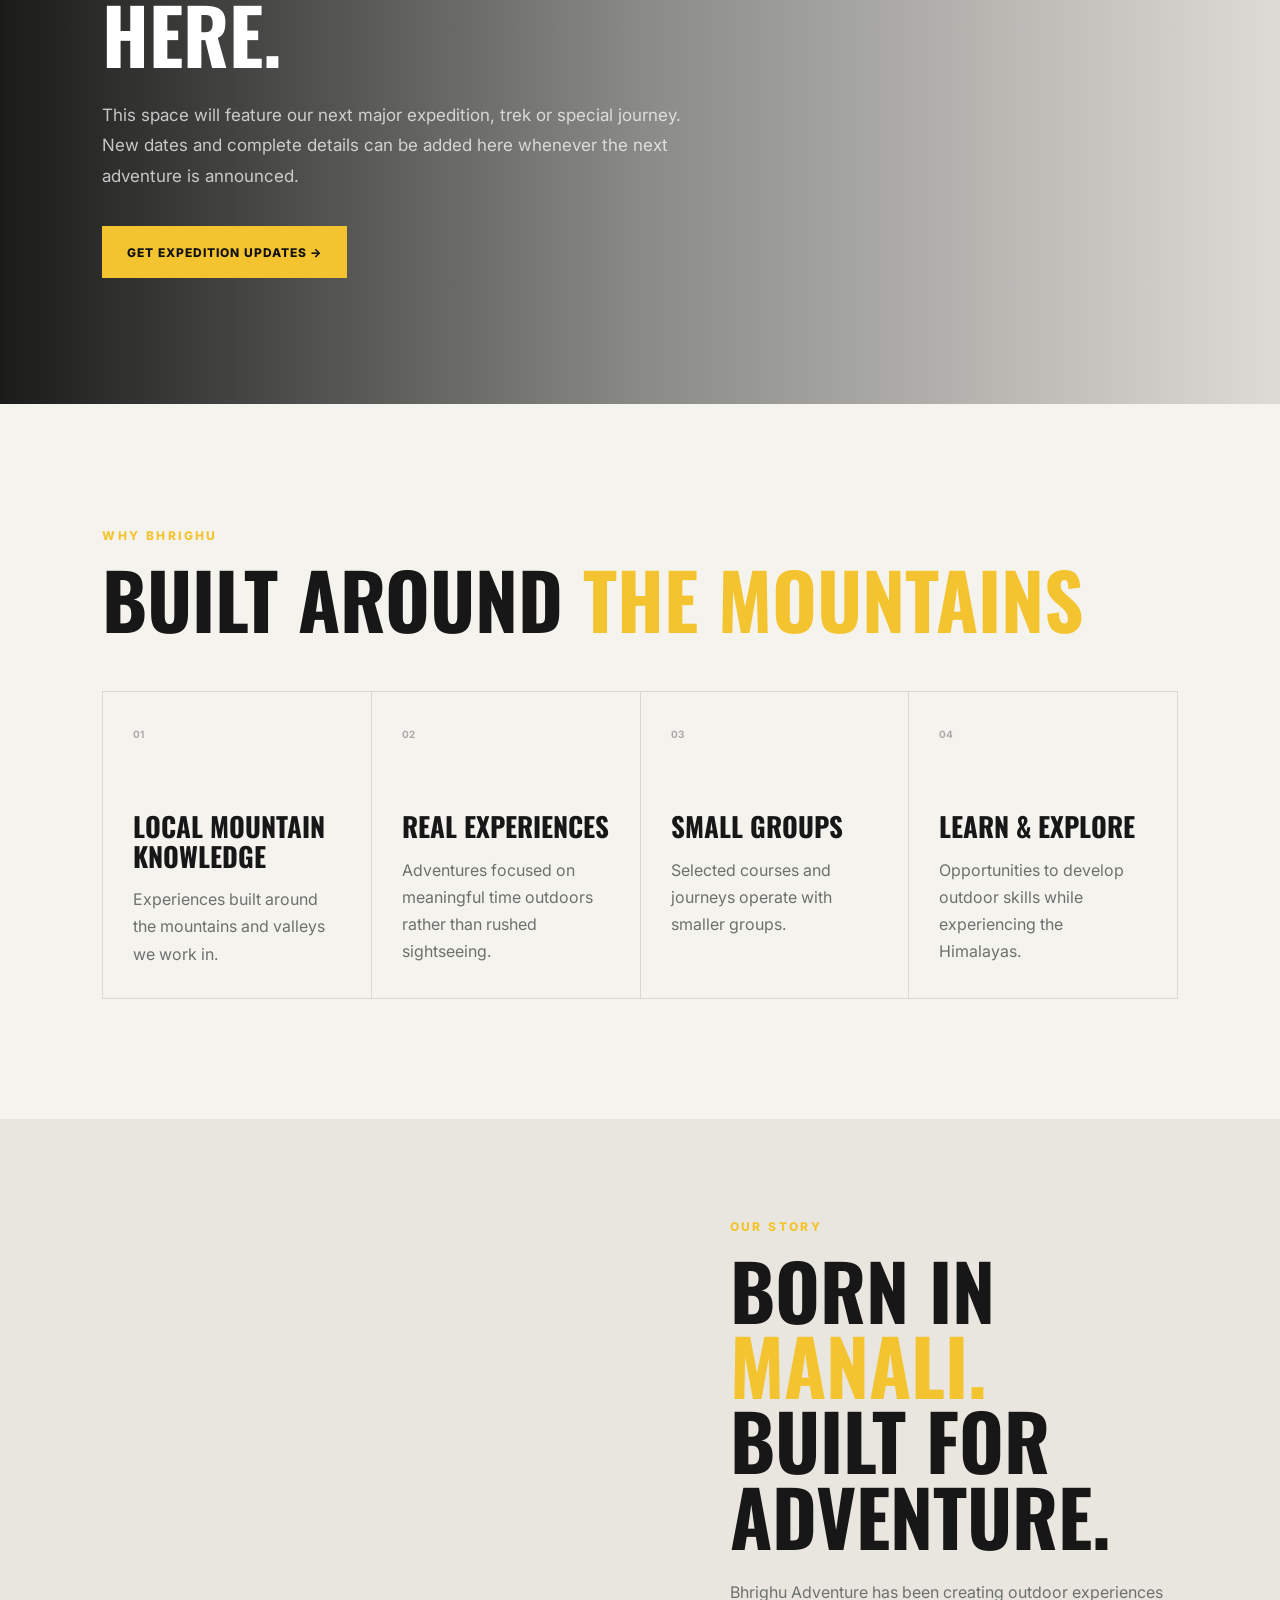
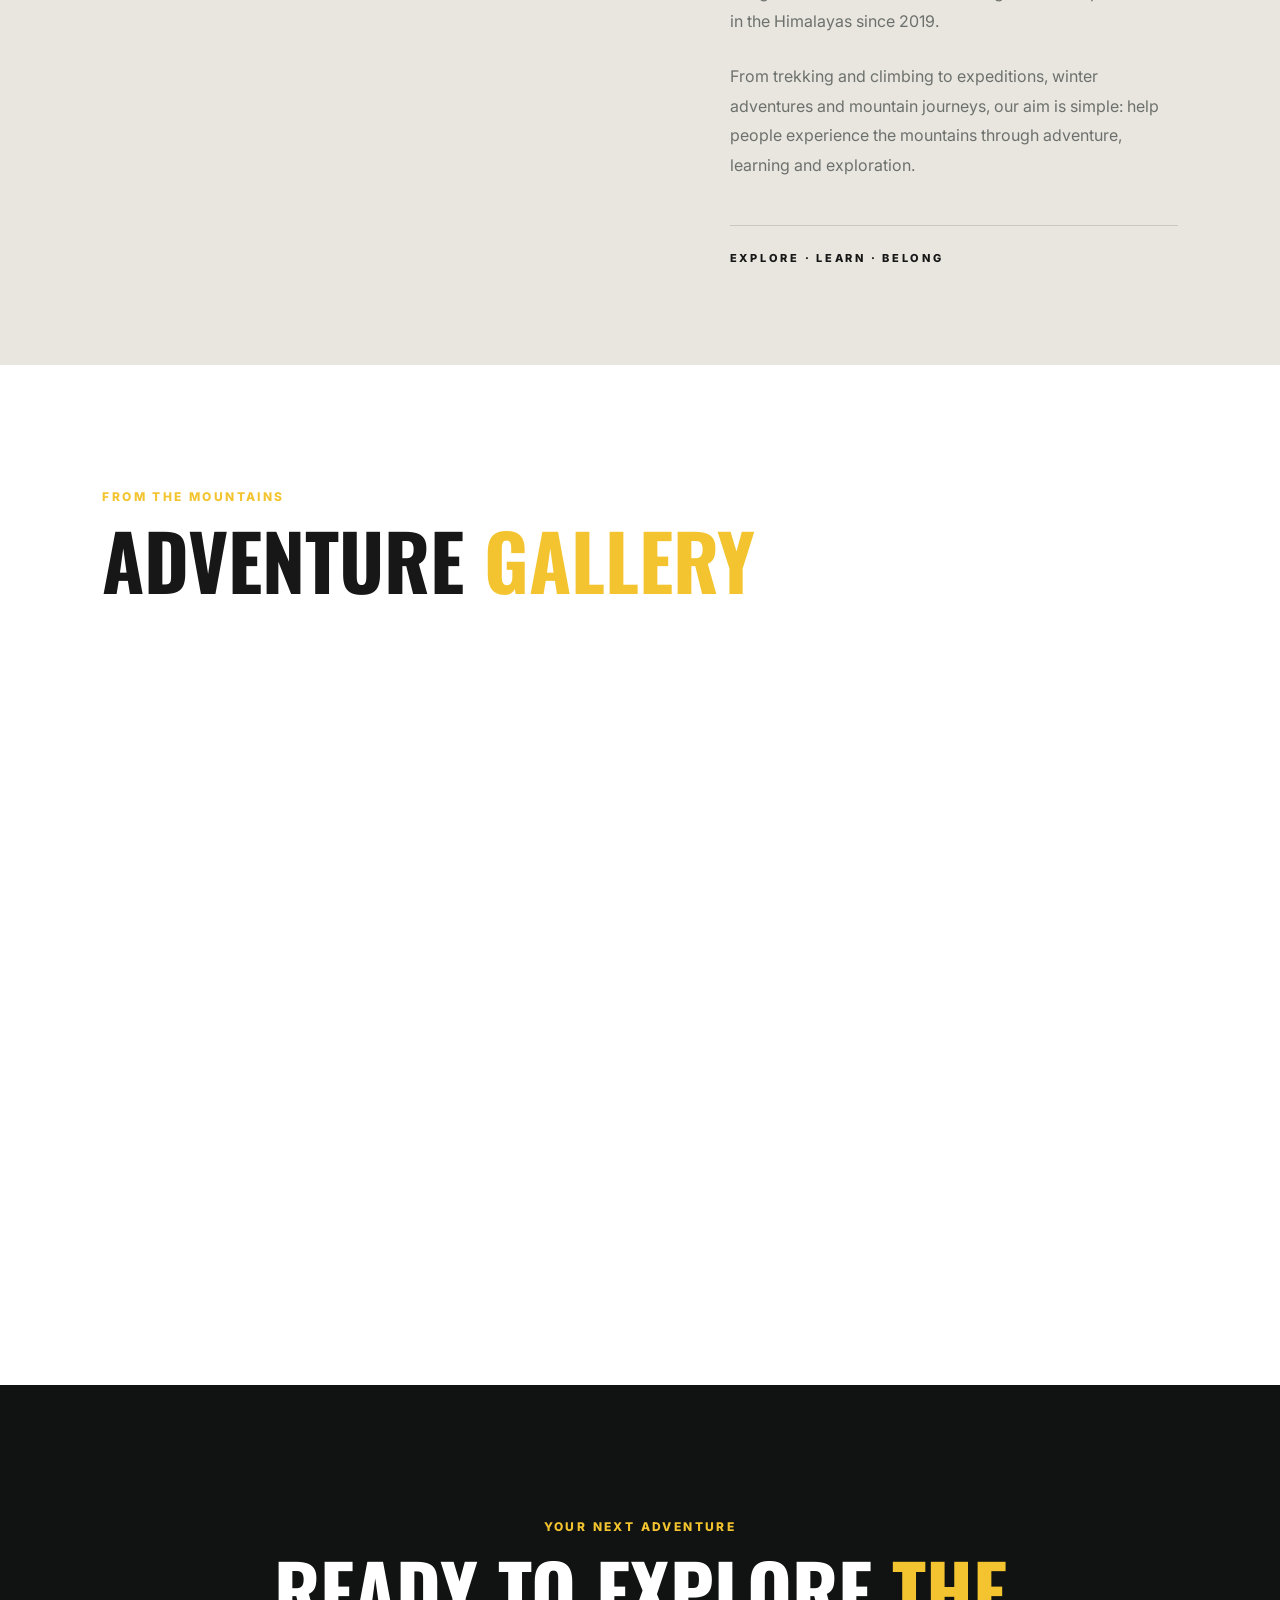
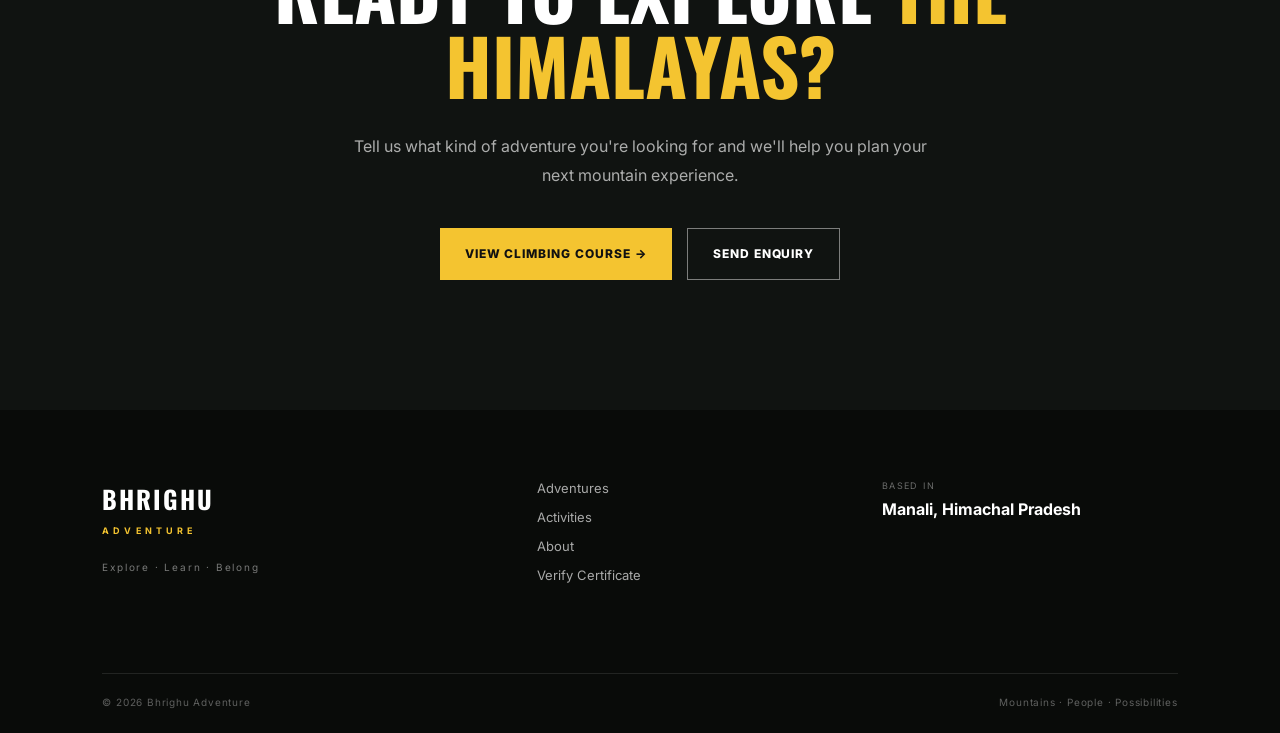
==== commit 2c9b8f4a: "Link Trekking to Bhrigu Lake Trek" ====
--- a/index.html
+++ b/index.html
@@ -594,11 +594,23 @@
 
     <div class="activity-grid">
 
-        <article class="activity-card">
-            <span>01</span>
-            <h3>Trekking</h3>
-            <p>Trails, camps and Himalayan journeys.</p>
-        </article>
+       <a href="bhrigu-lake-trek.html"
+   class="activity-card activity-card-link">
+
+    <span>01</span>
+
+    <h3>Trekking</h3>
+
+    <p>
+        Trails, camps and Himalayan journeys
+        around Manali.
+    </p>
+
+    <div class="activity-explore">
+        Explore Trek →
+    </div>
+
+</a>
 
 
         <article class="activity-card">
